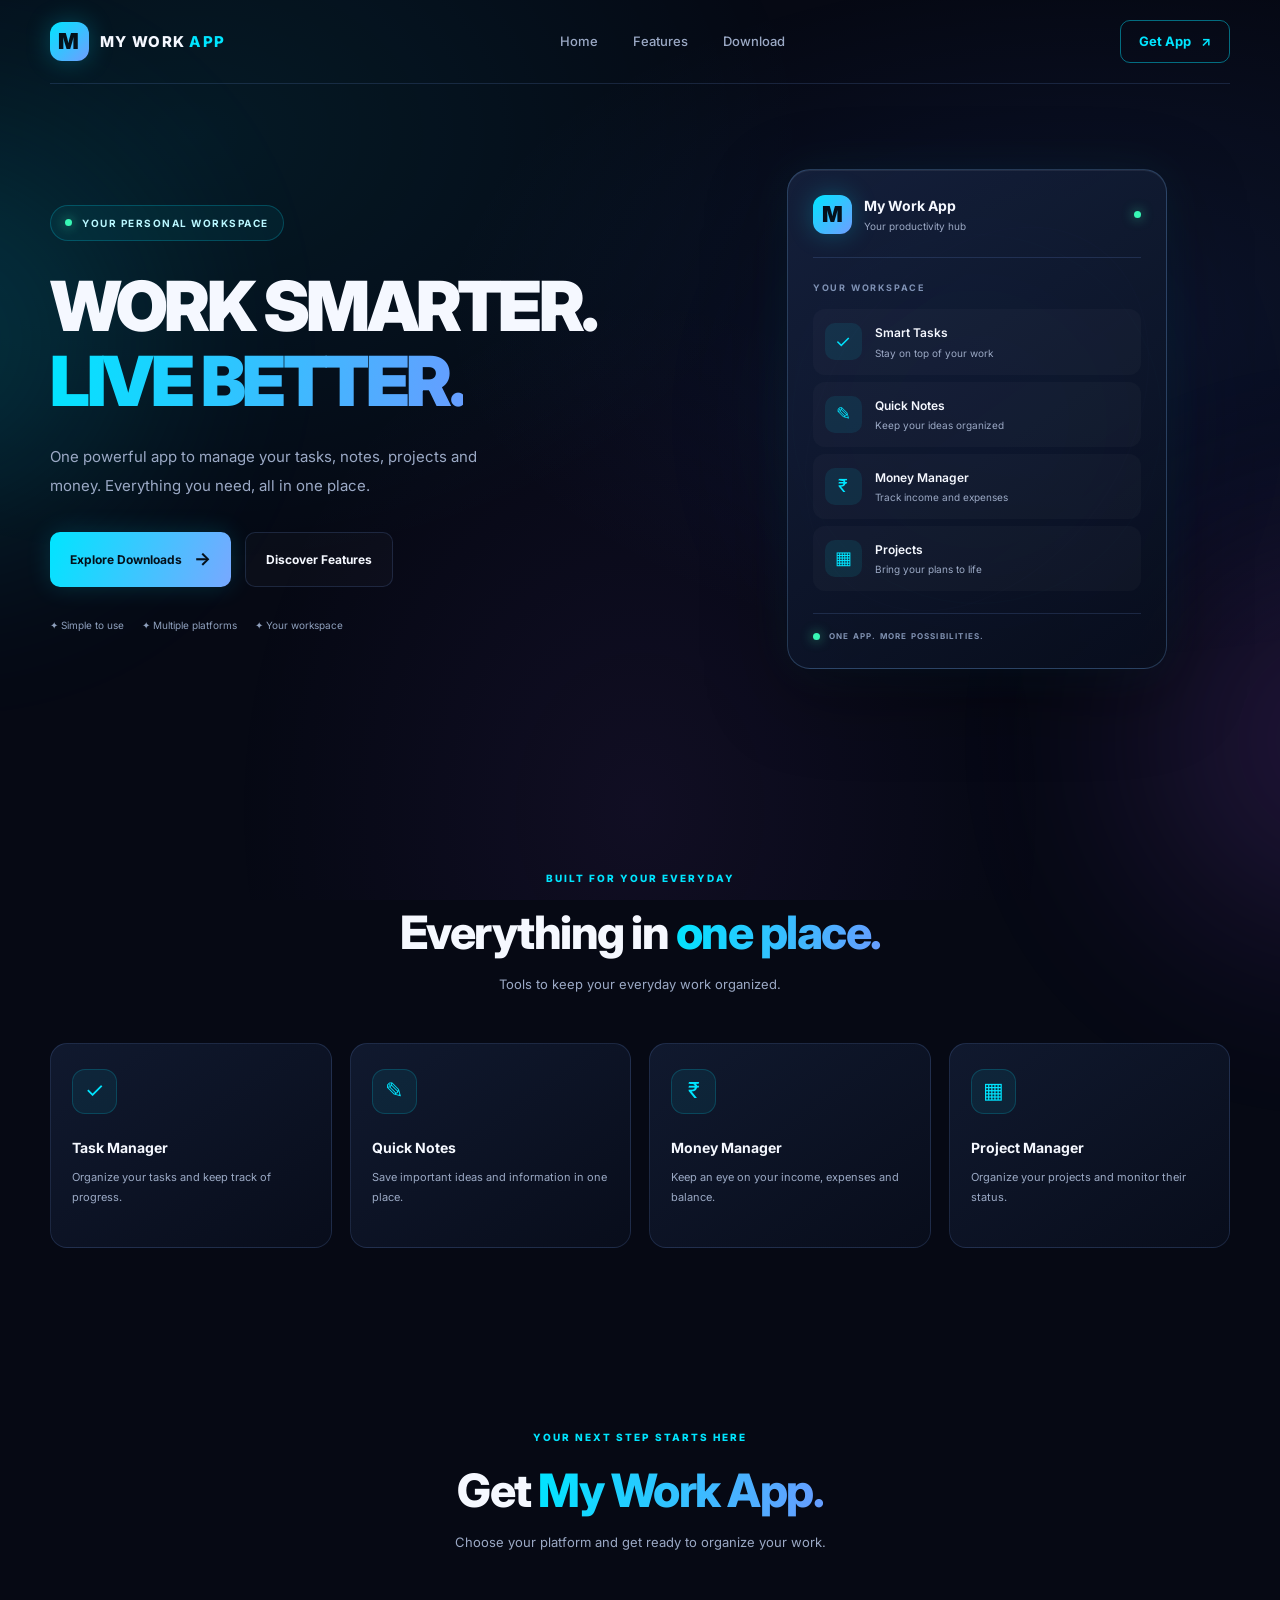
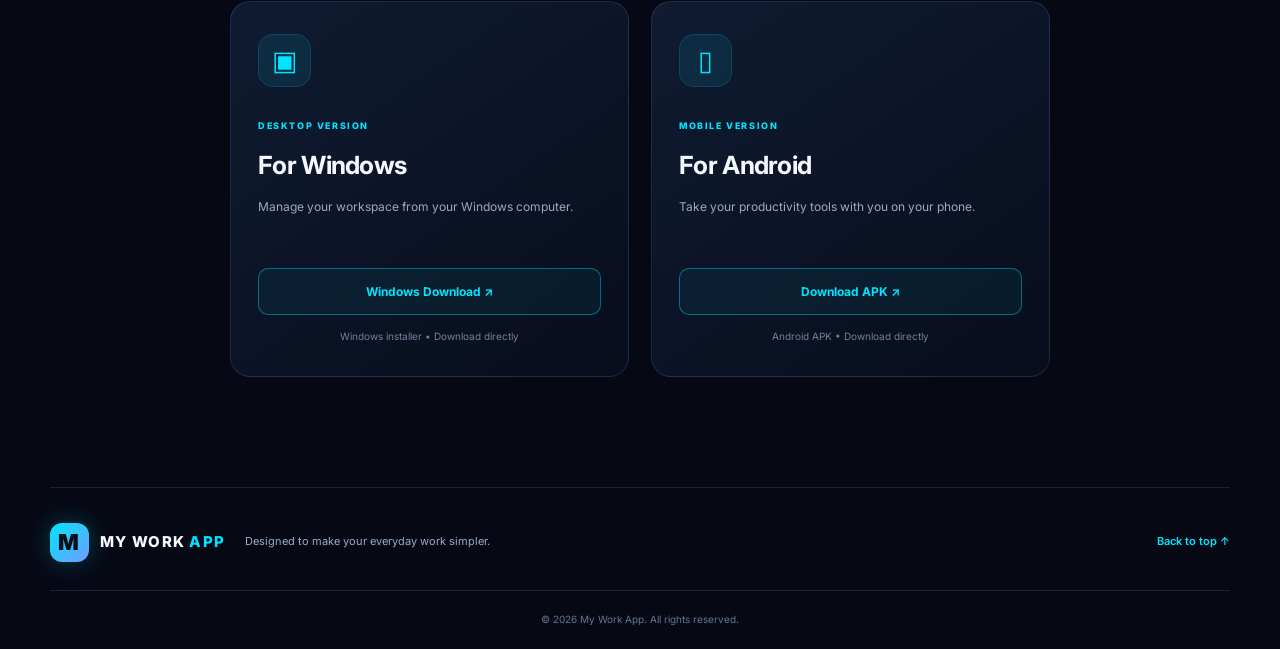
==== index.html @ d856b00b "Fix HTML formatting and ensure proper structure" ====
<!DOCTYPE html>
<html lang="en">

<head>
    <meta charset="UTF-8">
    <meta name="viewport" content="width=device-width, initial-scale=1.0">

    <title>My Work App | Work Smarter</title>

    <meta name="description" content="My Work App helps you manage tasks, notes, projects and money in one place.">

    <link rel="stylesheet" href="style.css">

    <script src="script.js" defer></script>
</head>

<body>

    <!-- Background Effects -->
    <div class="background-glow glow-one"></div>
    <div class="background-glow glow-two"></div>

    <!-- Navigation -->
    <header class="navbar">
        <a href="#home" class="logo">
            <span class="logo-icon">M</span>
            <span>MY WORK<span class="accent"> APP</span></span>
        </a>

        <nav class="nav-links">
            <a href="#home">Home</a>
            <a href="#features">Features</a>
            <a href="#download">Download</a>
        </nav>

        <a href="#download" class="nav-button">
            Get App <span>↗</span>
        </a>
    </header>

    <!-- Hero Section -->
    <main>
        <section class="hero" id="home">

            <div class="hero-content">

                <div class="status-badge">
                    <span class="status-dot"></span>
                    YOUR PERSONAL WORKSPACE
                </div>

                <h1>
                    WORK SMARTER.<br>
                    <span class="gradient-text">LIVE BETTER.</span>
                </h1>

                <p class="hero-description">
                    One powerful app to manage your tasks, notes,
                    projects and money. Everything you need,
                    all in one place.
                </p>

                <div class="hero-buttons">
                    <a href="#download" class="primary-button">
                        Explore Downloads <span>→</span>
                    </a>

                    <a href="#features" class="secondary-button">
                        Discover Features
                    </a>
                </div>

                <div class="hero-info">
                    <span>✦ Simple to use</span>
                    <span>✦ Multiple platforms</span>
                    <span>✦ Your workspace</span>
                </div>

            </div>

            <!-- App Preview -->
            <div class="hero-visual">
                <div class="orbit orbit-one"></div>
                <div class="orbit orbit-two"></div>

                <div class="app-card">
                    <div class="app-card-header">
                        <div class="app-symbol">M</div>

                        <div>
                            <h3>My Work App</h3>
                            <p>Your productivity hub</p>
                        </div>

                        <span class="live-dot"></span>
                    </div>

                    <div class="app-divider"></div>

                    <p class="card-label">YOUR WORKSPACE</p>

                    <div class="preview-item">
                        <span class="preview-icon">✓</span>
                        <div>
                            <h4>Smart Tasks</h4>
                            <p>Stay on top of your work</p>
                        </div>
                    </div>

                    <div class="preview-item">
                        <span class="preview-icon">✎</span>
                        <div>
                            <h4>Quick Notes</h4>
                            <p>Keep your ideas organized</p>
                        </div>
                    </div>

                    <div class="preview-item">
                        <span class="preview-icon">₹</span>
                        <div>
                            <h4>Money Manager</h4>
                            <p>Track income and expenses</p>
                        </div>
                    </div>

                    <div class="preview-item">
                        <span class="preview-icon">▦</span>
                        <div>
                            <h4>Projects</h4>
                            <p>Bring your plans to life</p>
                        </div>
                    </div>

                    <div class="card-footer">
                        <span class="status-dot"></span>
                        ONE APP. MORE POSSIBILITIES.
                    </div>
                </div>

            </div>

        </section>

        <!-- Features Section -->
        <section class="features section" id="features">
            <div class="section-heading">
                <span class="eyebrow">BUILT FOR YOUR EVERYDAY</span>
                <h2>Everything in <span class="gradient-text">one place.</span></h2>
                <p>Tools to keep your everyday work organized.</p>
            </div>

            <div class="features-grid">

                <article class="feature-card">
                    <div class="feature-icon">✓</div>
                    <h3>Task Manager</h3>
                    <p>Organize your tasks and keep track of progress.</p>
                </article>

                <article class="feature-card">
                    <div class="feature-icon">✎</div>
                    <h3>Quick Notes</h3>
                    <p>Save important ideas and information in one place.</p>
                </article>

                <article class="feature-card">
                    <div class="feature-icon">₹</div>
                    <h3>Money Manager</h3>
                    <p>Keep an eye on your income, expenses and balance.</p>
                </article>

                <article class="feature-card">
                    <div class="feature-icon">▦</div>
                    <h3>Project Manager</h3>
                    <p>Organize your projects and monitor their status.</p>
                </article>

            </div>
        </section>

        <!-- Download Section -->
        <section class="download-section section" id="download">
            <div class="section-heading">
                <span class="eyebrow">YOUR NEXT STEP STARTS HERE</span>
                <h2>Get <span class="gradient-text">My Work App.</span></h2>
                <p>Choose your platform and get ready to organize your work.</p>
            </div>

            <div class="download-grid">

                <article class="download-card">
                    <div class="download-icon">▣</div>
                    <span class="platform-label">DESKTOP VERSION</span>
                    <h3>For Windows</h3>
                    <p>Manage your workspace from your Windows computer.</p>

                    <a href="https://github.com/kumarakhil1538-commits/my-work-app-downloads/raw/refs/heads/main/myworkapp-tauri_0.1.0_x64-setup.exe"
                        class="download-button" id="windows-download">
                        Windows Download ↗
                    </a>

                    <small>Windows installer • Download directly</small>

                </article>

                <article class="download-card">
                    <div class="download-icon">▯</div>
                    <span class="platform-label">MOBILE VERSION</span>
                    <h3>For Android</h3>
                    <p>Take your productivity tools with you on your phone.</p>

                    <a href="https://github.com/kumarakhil1538-commits/my-work-app-downloads/raw/refs/heads/main/my-work-app-debug-apk.zip"
                        class="download-button" id="android-download">
                        Download APK ↗
                    </a>
                    <small>Android APK • Download directly</small>

                </article>

            </div>
        </section>

    </main>

    <!-- Footer -->
    <footer class="footer">
        <a href="#home" class="logo">
            <span class="logo-icon">M</span>
            <span>MY WORK<span class="accent"> APP</span></span>
        </a>

        <p>Designed to make your everyday work simpler.</p>

        <a href="#home" class="back-top">Back to top ↑</a>

        <div class="footer-bottom">
            © <span id="year"></span> My Work App. All rights reserved.
        </div>
    </footer>

</body>

</html>
---- style.css ----
/* ========================================
   MY WORK APP — FUTURISTIC UI
   ======================================== */

@import url('https://fonts.googleapis.com/css2?family=Inter:wght@400;500;600;700;800;900&display=swap');

:root {
    --bg: #060914;
    --bg-light: #0c1224;
    --card: rgba(16, 25, 47, 0.72);
    --cyan: #00e5ff;
    --blue: #4776ff;
    --purple: #a855f7;
    --white: #f5f8ff;
    --muted: #9ba9c5;
    --border: rgba(127, 170, 255, 0.16);
}

* {
    margin: 0;
    padding: 0;
    box-sizing: border-box;
}

html {
    scroll-behavior: smooth;
    scroll-padding-top: 100px;
}

body {
    font-family: 'Inter', sans-serif;
    background: var(--bg);
    color: var(--white);
    overflow-x: hidden;
    line-height: 1.6;
    min-height: 100vh;
    -webkit-font-smoothing: antialiased;
}

body::before {
    content: "";
    position: fixed;
    inset: 0;
    z-index: -2;
    pointer-events: none;
    background:
        radial-gradient(ellipse at 15% 15%, rgba(0, 229, 255, 0.08), transparent 40%),
        radial-gradient(ellipse at 85% 35%, rgba(71, 118, 255, 0.10), transparent 42%),
        radial-gradient(ellipse at 50% 90%, rgba(168, 85, 247, 0.07), transparent 45%);
}

a {
    color: inherit;
    text-decoration: none;
}

button,
a {
    -webkit-tap-highlight-color: transparent;
}

::selection {
    color: #030713;
    background: var(--cyan);
}

/* BACKGROUND GLOW */

.background-glow {
    position: absolute;
    width: 380px;
    height: 380px;
    border-radius: 50%;
    filter: blur(110px);
    opacity: 0.17;
    pointer-events: none;
    z-index: -1;
    animation: glowDrift 12s ease-in-out infinite alternate;
}

.glow-one {
    background: var(--cyan);
    top: 150px;
    left: -250px;
}

.glow-two {
    background: var(--purple);
    top: 550px;
    right: -250px;
    animation-delay: -5s;
}

@keyframes glowDrift {
    from {
        transform: translate3d(0, 0, 0) scale(0.9);
    }

    to {
        transform: translate3d(60px, -35px, 0) scale(1.15);
    }
}

/* NAVIGATION */

.navbar {
    width: min(1180px, calc(100% - 64px));
    min-height: 84px;
    margin: 0 auto;
    display: flex;
    align-items: center;
    justify-content: space-between;
    gap: 28px;
    border-bottom: 1px solid var(--border);
    position: relative;
    z-index: 10;
}

.logo {
    display: inline-flex;
    align-items: center;
    gap: 11px;
    font-size: 15px;
    font-weight: 800;
    letter-spacing: 1.3px;
    white-space: nowrap;
}

.logo-icon,
.app-symbol {
    width: 39px;
    height: 39px;
    display: grid;
    place-items: center;
    border-radius: 12px;
    color: #04111b;
    background: linear-gradient(135deg, var(--cyan), #6f9dff);
    box-shadow: 0 0 24px rgba(0, 229, 255, 0.25);
    font-weight: 900;
    font-size: 22px;
}

.accent {
    color: var(--cyan);
}

.nav-links {
    display: flex;
    align-items: center;
    gap: 35px;
}

.nav-links a {
    font-size: 13px;
    font-weight: 500;
    color: var(--muted);
    transition: color 0.3s ease;
}

.nav-links a:hover {
    color: var(--cyan);
}

.nav-button {
    padding: 10px 18px;
    border: 1px solid rgba(0, 229, 255, 0.45);
    border-radius: 10px;
    color: var(--cyan);
    font-size: 13px;
    font-weight: 700;
    transition:
        background 0.3s ease,
        color 0.3s ease,
        box-shadow 0.3s ease,
        transform 0.3s ease;
}

.nav-button span {
    margin-left: 7px;
}

.nav-button:hover {
    background: var(--cyan);
    color: #04111b;
    box-shadow: 0 0 25px rgba(0, 229, 255, 0.25);
    transform: translateY(-2px);
}

/* HERO SECTION */

.hero {
    width: min(1180px, calc(100% - 64px));
    min-height: 650px;
    margin: 0 auto;
    padding: 85px 0 100px;
    display: grid;
    grid-template-columns: 1.1fr 0.9fr;
    align-items: center;
    gap: 55px;
}

.hero-content {
    position: relative;
    z-index: 1;
    animation: enterLeft 0.9s ease both;
}

.status-badge {
    display: inline-flex;
    align-items: center;
    gap: 10px;
    padding: 9px 14px;
    border: 1px solid rgba(0, 229, 255, 0.22);
    border-radius: 50px;
    background: rgba(0, 229, 255, 0.055);
    color: #b9f7ff;
    font-size: 10px;
    font-weight: 700;
    letter-spacing: 1.5px;
    margin-bottom: 28px;
}

.status-dot,
.live-dot {
    display: inline-block;
    width: 7px;
    height: 7px;
    border-radius: 50%;
    background: #38f7b5;
    box-shadow: 0 0 12px rgba(56, 247, 181, 0.7);
    flex-shrink: 0;
}

.status-dot {
    animation: pulseDot 2s ease-in-out infinite;
}

@keyframes pulseDot {
    50% {
        opacity: 0.45;
        box-shadow: 0 0 3px rgba(56, 247, 181, 0.3);
    }
}

.hero h1 {
    font-size: clamp(43px, 5.4vw, 74px);
    line-height: 1.09;
    letter-spacing: -3.5px;
    font-weight: 900;
}

.gradient-text {
    color: transparent;
    background: linear-gradient(
        100deg,
        #00e5ff 0%,
        #62a0ff 48%,
        #b77bff 100%
    );
    background-clip: text;
    -webkit-background-clip: text;
    background-size: 200% auto;
    animation: gradientFlow 6s ease-in-out infinite alternate;
}

@keyframes gradientFlow {
    from {
        background-position: 0% center;
    }

    to {
        background-position: 100% center;
    }
}

.hero-description {
    max-width: 480px;
    margin-top: 24px;
    color: var(--muted);
    font-size: 15px;
    line-height: 1.9;
}

.hero-buttons {
    display: flex;
    flex-wrap: wrap;
    gap: 14px;
    margin-top: 32px;
}

.primary-button,
.secondary-button {
    min-height: 49px;
    padding: 13px 20px;
    display: inline-flex;
    align-items: center;
    justify-content: center;
    gap: 12px;
    border-radius: 10px;
    font-size: 12px;
    font-weight: 700;
    transition:
        transform 0.3s ease,
        box-shadow 0.3s ease,
        border-color 0.3s ease,
        background 0.3s ease;
}

.primary-button {
    color: #04111b;
    background: linear-gradient(110deg, var(--cyan), #78a8ff);
    box-shadow: 0 0 25px rgba(0, 229, 255, 0.16);
}

.primary-button:hover {
    transform: translateY(-4px);
    box-shadow: 0 0 35px rgba(0, 229, 255, 0.35);
}

.primary-button span {
    font-size: 18px;
}

.secondary-button {
    color: var(--white);
    border: 1px solid var(--border);
    background: rgba(255, 255, 255, 0.025);
}

.secondary-button:hover {
    border-color: var(--cyan);
    background: rgba(0, 229, 255, 0.06);
    transform: translateY(-3px);
}

.hero-info {
    display: flex;
    flex-wrap: wrap;
    gap: 18px;
    margin-top: 30px;
    color: #8fa0bd;
    font-size: 10px;
}

/* APP PREVIEW */

.hero-visual {
    min-height: 440px;
    display: grid;
    place-items: center;
    position: relative;
    isolation: isolate;
    animation: enterRight 1s ease both;
}

.hero-visual::before {
    content: "";
    position: absolute;
    width: 290px;
    height: 290px;
    border-radius: 50%;
    background: var(--blue);
    opacity: 0.16;
    filter: blur(100px);
    z-index: -1;
}

.orbit {
    position: absolute;
    width: 370px;
    height: 370px;
    border: 1px solid rgba(0, 229, 255, 0.12);
    border-radius: 50%;
    pointer-events: none;
}

.orbit-one {
    animation: rotateOrbit 24s linear infinite;
}

.orbit-two {
    width: 300px;
    height: 420px;
    border-color: rgba(145, 111, 255, 0.15);
    transform: rotate(35deg);
    animation: rotateOrbit 30s linear infinite reverse;
}

@keyframes rotateOrbit {
    to {
        transform: rotate(360deg);
    }
}

.app-card {
    width: min(100%, 380px);
    padding: 25px;
    border: 1px solid rgba(125, 190, 255, 0.24);
    border-radius: 23px;
    background: linear-gradient(
        145deg,
        rgba(21, 33, 60, 0.94),
        rgba(8, 14, 29, 0.92)
    );
    box-shadow:
        0 25px 80px rgba(0, 0, 0, 0.35),
        0 0 50px rgba(0, 229, 255, 0.07),
        inset 0 1px rgba(255, 255, 255, 0.07);
    backdrop-filter: blur(20px);
    -webkit-backdrop-filter: blur(20px);
    animation: floatCard 5s ease-in-out infinite;
}

@keyframes floatCard {
    0%, 100% {
        transform: translateY(0);
    }

    50% {
        transform: translateY(-10px);
    }
}

.app-card-header {
    display: flex;
    align-items: center;
    gap: 12px;
}

.app-card-header h3 {
    font-size: 14px;
    font-weight: 700;
}

.app-card-header p {
    color: var(--muted);
    font-size: 10px;
}

.app-card-header .live-dot {
    margin-left: auto;
}

.app-divider {
    height: 1px;
    background: var(--border);
    margin: 23px 0;
}

.card-label {
    color: #7f92b5;
    font-size: 9px;
    font-weight: 700;
    letter-spacing: 1.8px;
    margin-bottom: 14px;
}

.preview-item {
    display: flex;
    align-items: center;
    gap: 13px;
    padding: 13px 11px;
    margin-top: 7px;
    border: 1px solid transparent;
    border-radius: 12px;
    background: rgba(255, 255, 255, 0.025);
    transition:
        background 0.3s ease,
        border-color 0.3s ease,
        transform 0.3s ease;
}

.preview-item:hover {
    background: rgba(0, 229, 255, 0.055);
    border-color: rgba(0, 229, 255, 0.22);
    transform: translateX(5px);
}

.preview-icon {
    width: 37px;
    height: 37px;
    display: grid;
    place-items: center;
    flex-shrink: 0;
    border-radius: 10px;
    color: var(--cyan);
    background: rgba(0, 229, 255, 0.09);
    font-size: 18px;
}

.preview-item h4 {
    font-size: 12px;
    font-weight: 600;
}

.preview-item p {
    color: var(--muted);
    font-size: 10px;
    margin-top: 2px;
}

.card-footer {
    display: flex;
    align-items: center;
    gap: 9px;
    margin-top: 22px;
    padding-top: 16px;
    border-top: 1px solid var(--border);
    color: #8192b2;
    font-size: 8px;
    font-weight: 700;
    letter-spacing: 1.2px;
}

/* SHARED SECTION */

.section {
    width: min(1180px, calc(100% - 64px));
    margin: 0 auto;
    padding: 95px 0;
}

.section-heading {
    max-width: 680px;
    margin: 0 auto 48px;
    text-align: center;
}

.eyebrow {
    color: var(--cyan);
    font-size: 10px;
    font-weight: 800;
    letter-spacing: 2px;
}

.section-heading h2 {
    margin-top: 15px;
    font-size: clamp(30px, 4vw, 46px);
    font-weight: 800;
    letter-spacing: -1.5px;
    line-height: 1.2;
}

.section-heading p {
    margin-top: 14px;
    color: var(--muted);
    font-size: 13px;
}

/* FEATURE CARDS */

.features-grid {
    display: grid;
    grid-template-columns: repeat(4, minmax(0, 1fr));
    gap: 18px;
}

.feature-card {
    min-height: 205px;
    padding: 25px 21px;
    position: relative;
    overflow: hidden;
    border: 1px solid var(--border);
    border-radius: 17px;
    background: linear-gradient(
        145deg,
        rgba(19, 30, 53, 0.8),
        rgba(9, 15, 29, 0.8)
    );
    transition:
        transform 0.35s ease,
        border-color 0.35s ease,
        box-shadow 0.35s ease;
}

.feature-card::after {
    content: "";
    position: absolute;
    width: 120px;
    height: 120px;
    right: -60px;
    top: -60px;
    border-radius: 50%;
    background: var(--cyan);
    opacity: 0;
    filter: blur(55px);
    transition: opacity 0.35s ease;
    pointer-events: none;
}

.feature-card:hover {
    transform: translateY(-8px);
    border-color: rgba(0, 229, 255, 0.4);
    box-shadow: 0 15px 45px rgba(0, 0, 0, 0.2);
}

.feature-card:hover::after {
    opacity: 0.23;
}

.feature-icon {
    width: 45px;
    height: 45px;
    display: grid;
    place-items: center;
    border: 1px solid rgba(0, 229, 255, 0.18);
    border-radius: 13px;
    color: var(--cyan);
    background: rgba(0, 229, 255, 0.07);
    font-size: 22px;
    margin-bottom: 23px;
}

.feature-card h3 {
    font-size: 14px;
    font-weight: 700;
}

.feature-card p {
    margin-top: 9px;
    color: var(--muted);
    font-size: 11px;
    line-height: 1.8;
}

/* DOWNLOAD SECTION */

.download-section {
    padding-top: 80px;
    padding-bottom: 110px;
}

.download-grid {
    max-width: 820px;
    margin: 0 auto;
    display: grid;
    grid-template-columns: repeat(2, minmax(0, 1fr));
    gap: 22px;
}

.download-card {
    padding: 32px 27px;
    position: relative;
    overflow: hidden;
    border: 1px solid var(--border);
    border-radius: 20px;
    background: linear-gradient(
        145deg,
        rgba(19, 31, 56, 0.84),
        rgba(8, 14, 28, 0.95)
    );
    transition:
        transform 0.35s ease,
        border-color 0.35s ease,
        box-shadow 0.35s ease;
}

.download-card:hover {
    transform: translateY(-7px);
    border-color: rgba(0, 229, 255, 0.4);
    box-shadow: 0 20px 50px rgba(0, 0, 0, 0.25);
}

.download-icon {
    width: 53px;
    height: 53px;
    display: grid;
    place-items: center;
    border-radius: 15px;
    color: var(--cyan);
    background: rgba(0, 229, 255, 0.09);
    border: 1px solid rgba(0, 229, 255, 0.15);
    font-size: 27px;
    margin-bottom: 24px;
}

.platform-label {
    color: var(--cyan);
    font-size: 9px;
    font-weight: 800;
    letter-spacing: 1.6px;
}

.download-card h3 {
    margin-top: 8px;
    font-size: 25px;
    letter-spacing: -0.7px;
}

.download-card p {
    min-height: 50px;
    margin-top: 11px;
    color: var(--muted);
    font-size: 12px;
    line-height: 1.8;
}

.download-button {
    display: flex;
    align-items: center;
    justify-content: center;
    width: 100%;
    min-height: 47px;
    margin-top: 22px;
    padding: 12px 15px;
    border: 1px solid rgba(0, 229, 255, 0.4);
    border-radius: 10px;
    color: var(--cyan);
    background: rgba(0, 229, 255, 0.055);
    font-size: 12px;
    font-weight: 700;
    transition:
        color 0.3s ease,
        background 0.3s ease,
        box-shadow 0.3s ease;
}

.download-button:hover {
    color: #04111b;
    background: var(--cyan);
    box-shadow: 0 0 27px rgba(0, 229, 255, 0.2);
}

.download-card small {
    display: block;
    margin-top: 13px;
    color: #71809c;
    font-size: 10px;
    text-align: center;
}

/* FOOTER */

.footer {
    width: min(1180px, calc(100% - 64px));
    margin: 0 auto;
    padding: 35px 0 22px;
    display: flex;
    flex-wrap: wrap;
    align-items: center;
    gap: 20px;
    border-top: 1px solid var(--border);
}

.footer > p {
    flex: 1;
    color: var(--muted);
    font-size: 11px;
}

.back-top {
    color: var(--cyan);
    font-size: 11px;
    font-weight: 600;
    transition: opacity 0.3s ease;
}

.back-top:hover {
    opacity: 0.7;
}

.footer-bottom {
    width: 100%;
    padding-top: 20px;
    margin-top: 8px;
    border-top: 1px solid var(--border);
    color: #657590;
    font-size: 10px;
    text-align: center;
}

/* ENTRANCE ANIMATIONS */

@keyframes enterLeft {
    from {
        opacity: 0;
        transform: translateX(-25px);
    }

    to {
        opacity: 1;
        transform: translateX(0);
    }
}

@keyframes enterRight {
    from {
        opacity: 0;
        transform: translateX(25px);
    }

    to {
        opacity: 1;
        transform: translateX(0);
    }
}

/* TABLET */

@media (max-width: 950px) {
    .navbar,
    .hero,
    .section,
    .footer {
        width: min(100% - 40px, 760px);
    }

    .hero {
        grid-template-columns: 1fr;
        gap: 45px;
        padding-top: 70px;
    }

    .hero-content {
        text-align: center;
    }

    .hero-description {
        margin-left: auto;
        margin-right: auto;
    }

    .hero-buttons,
    .hero-info {
        justify-content: center;
    }

    .hero-visual {
        min-height: 440px;
    }

    .features-grid {
        grid-template-columns: repeat(2, minmax(0, 1fr));
    }
}

/* MOBILE */

@media (max-width: 600px) {
    .navbar,
    .hero,
    .section,
    .footer {
        width: calc(100% - 32px);
    }

    .navbar {
        min-height: 72px;
        gap: 12px;
    }

    .logo {
        gap: 8px;
        font-size: 11px;
        letter-spacing: 0.6px;
    }

    .logo-icon {
        width: 33px;
        height: 33px;
        border-radius: 10px;
        font-size: 18px;
    }

    .nav-links {
        display: none;
    }

    .nav-button {
        padding: 9px 12px;
        font-size: 11px;
    }

    .hero {
        padding-top: 62px;
        padding-bottom: 50px;
        gap: 30px;
    }

    .status-badge {
        margin-bottom: 22px;
        padding: 8px 11px;
        font-size: 8px;
        letter-spacing: 1px;
    }

    .hero h1 {
        font-size: clamp(38px, 10vw, 55px);
        letter-spacing: -2px;
    }

    .hero-description {
        margin-top: 19px;
        font-size: 13px;
        line-height: 1.8;
    }

    .hero-buttons {
        flex-direction: column;
        gap: 12px;
        margin-top: 25px;
    }

    .primary-button,
    .secondary-button {
        width: 100%;
        min-height: 48px;
    }

    .hero-info {
        gap: 10px 14px;
        font-size: 9px;
    }

    .hero-visual {
        min-height: 390px;
    }

    .orbit {
        width: 290px;
        height: 290px;
    }

    .orbit-two {
        width: 240px;
        height: 340px;
    }

    .app-card {
        padding: 20px 17px;
        border-radius: 18px;
    }

    .section {
        padding: 65px 0;
    }

    .section-heading {
        margin-bottom: 30px;
    }

    .section-heading h2 {
        font-size: 31px;
        letter-spacing: -1px;
    }

    .section-heading p {
        font-size: 12px;
    }

    .features-grid {
        gap: 12px;
    }

    .feature-card {
        min-height: 190px;
        padding: 18px 14px;
    }

    .feature-icon {
        width: 39px;
        height: 39px;
        margin-bottom: 17px;
    }

    .feature-card h3 {
        font-size: 12px;
    }

    .feature-card p {
        font-size: 10px;
    }

    .download-grid {
        grid-template-columns: 1fr;
        gap: 16px;
    }

    .download-card {
        padding: 25px 21px;
    }

    .download-card p {
        min-height: auto;
    }

    .footer {
        justify-content: center;
        text-align: center;
        gap: 15px;
    }

    .footer > p {
        flex-basis: 100%;
        order: 2;
    }

    .back-top {
        order: 3;
    }

    .footer-bottom {
        order: 4;
    }
}

/* ACCESSIBILITY: REDUCE MOTION */

@media (prefers-reduced-motion: reduce) {
    *,
    *::before,
    *::after {
        scroll-behavior: auto !important;
        animation-duration: 0.01ms !important;
        animation-iteration-count: 1 !important;
        transition-duration: 0.01ms !important;
    }
}
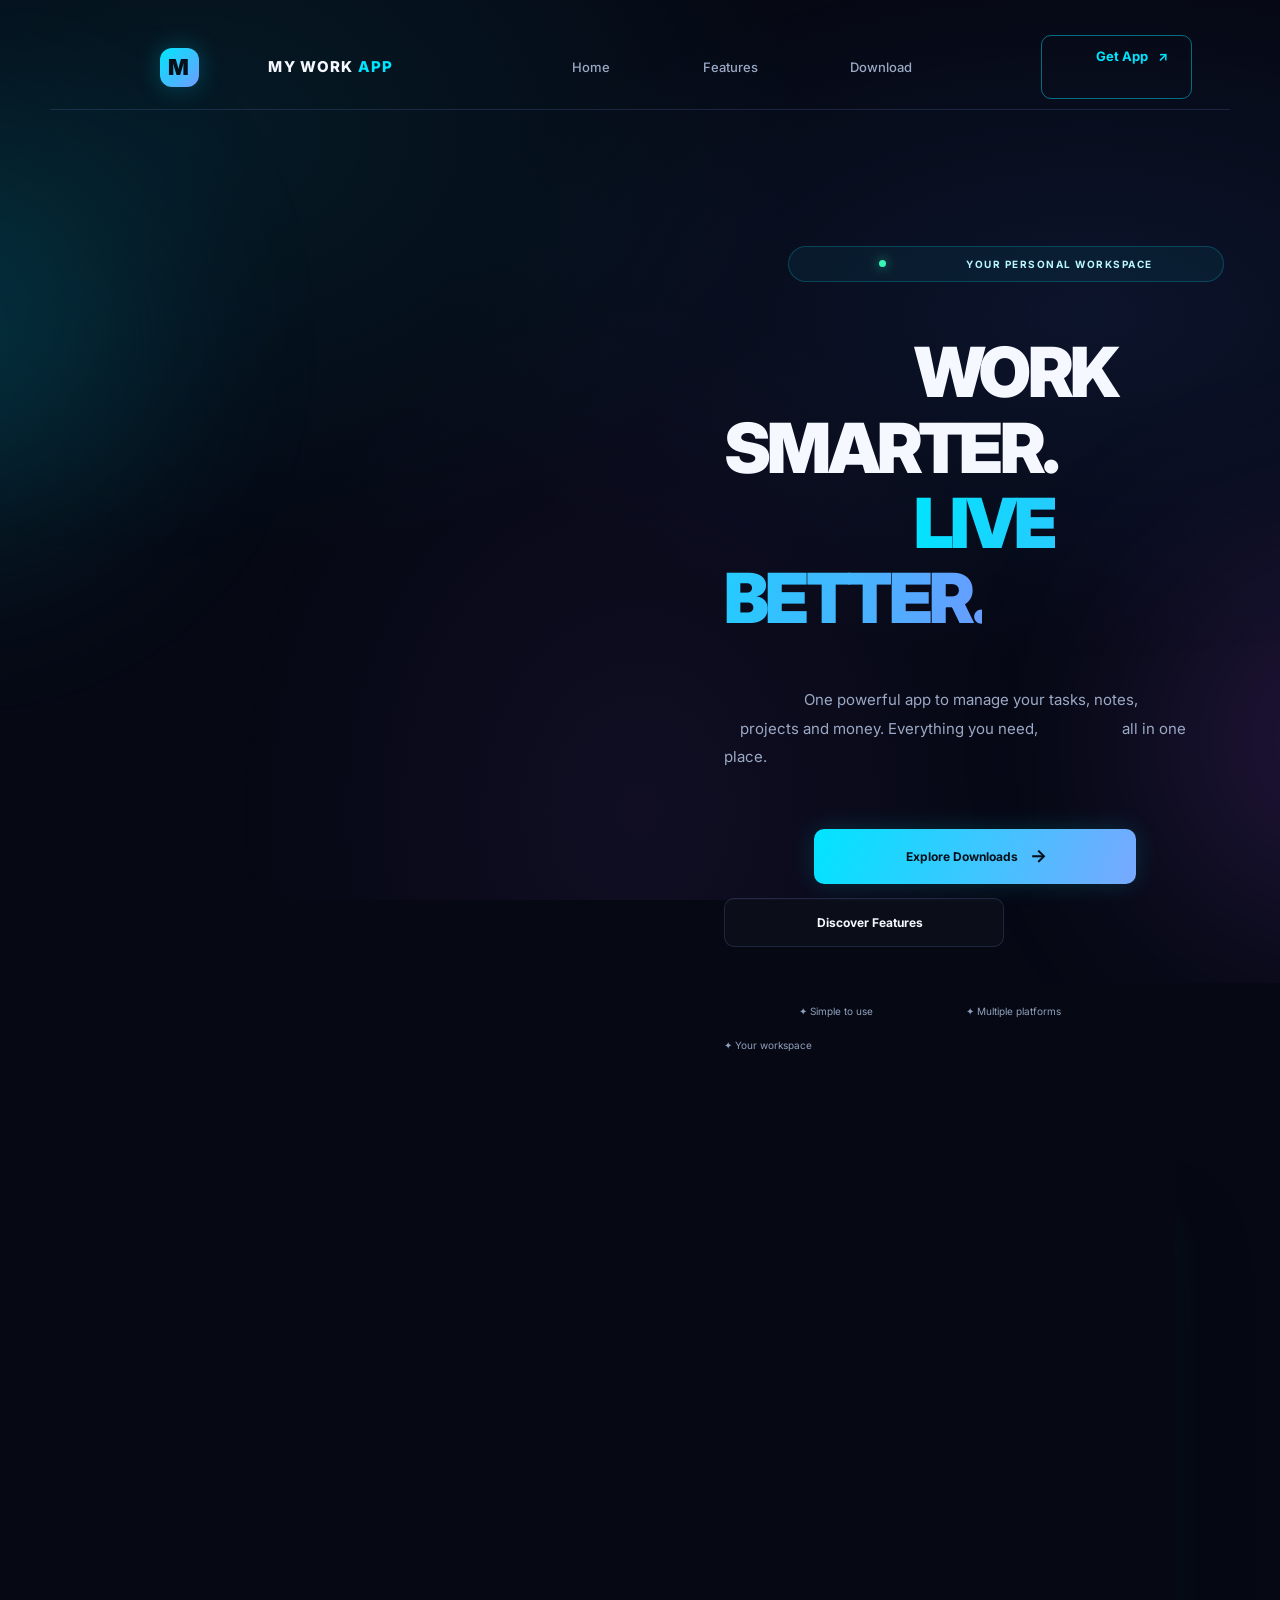
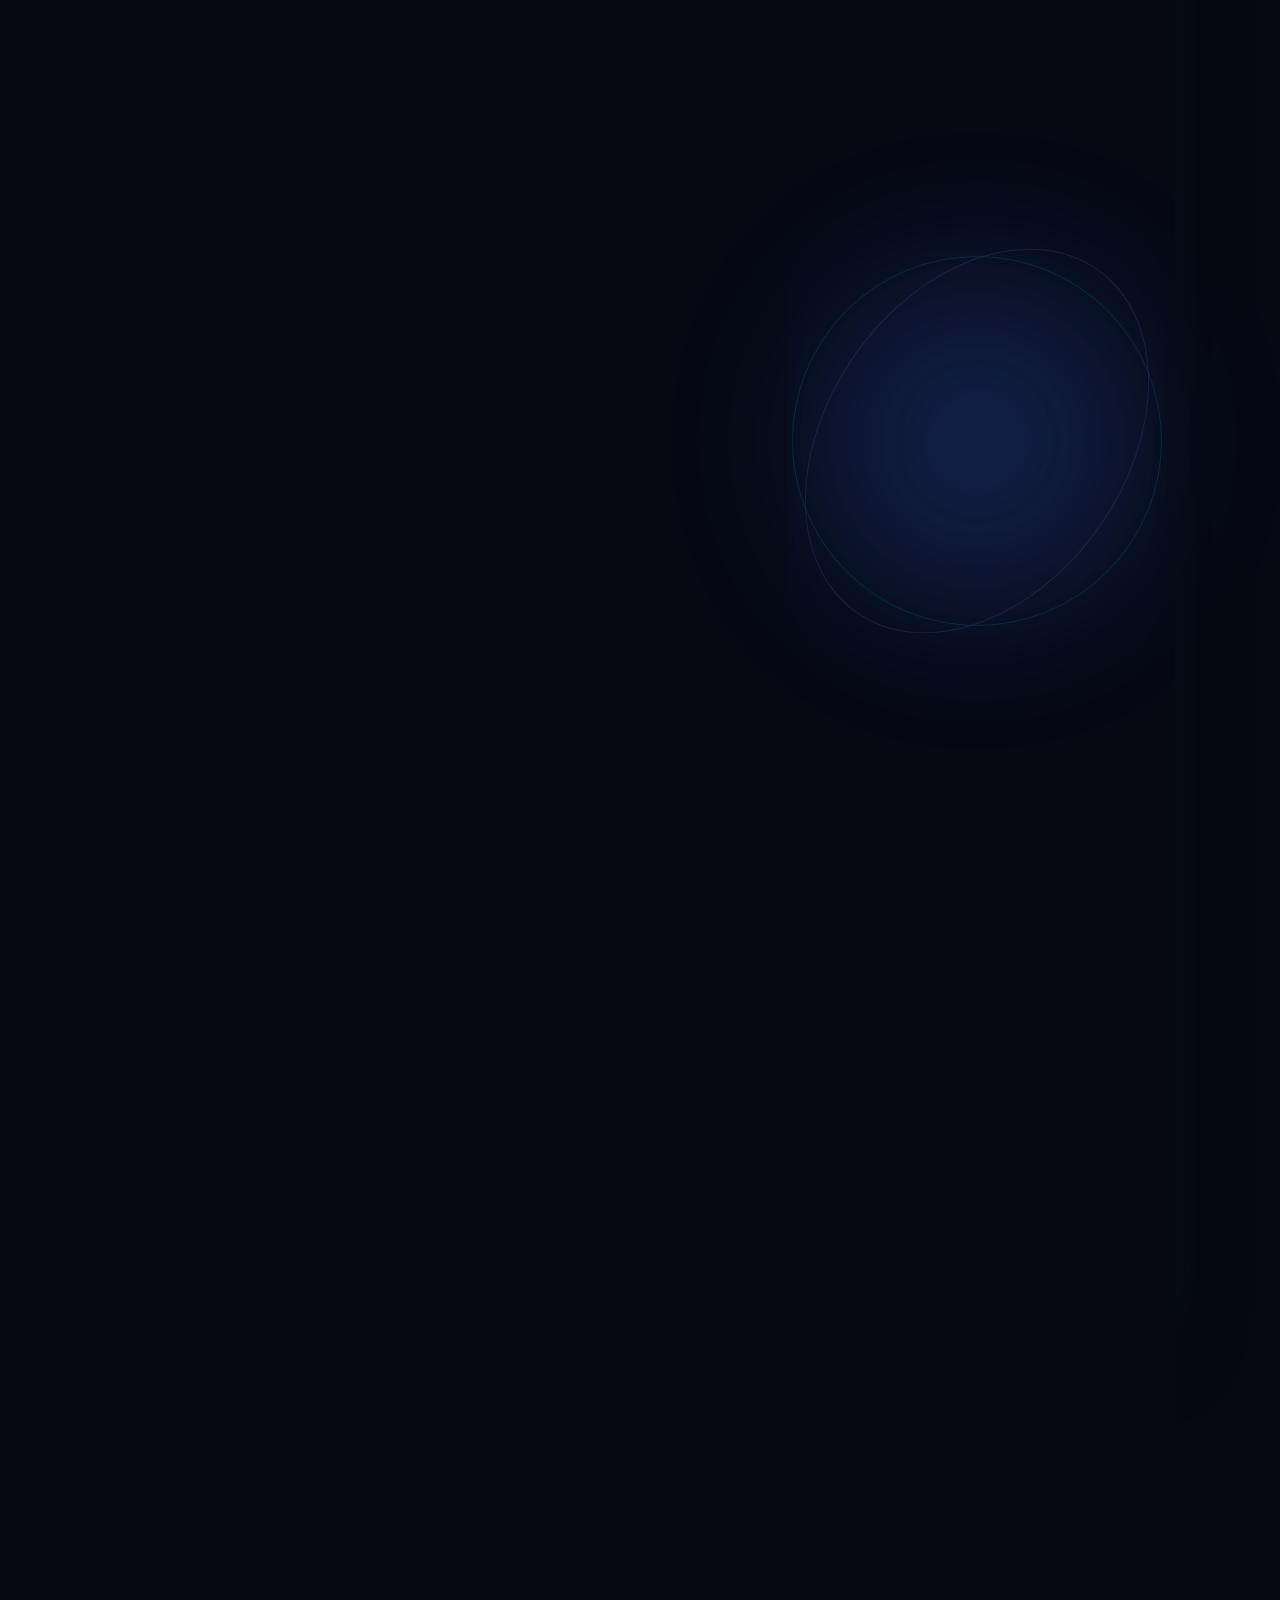
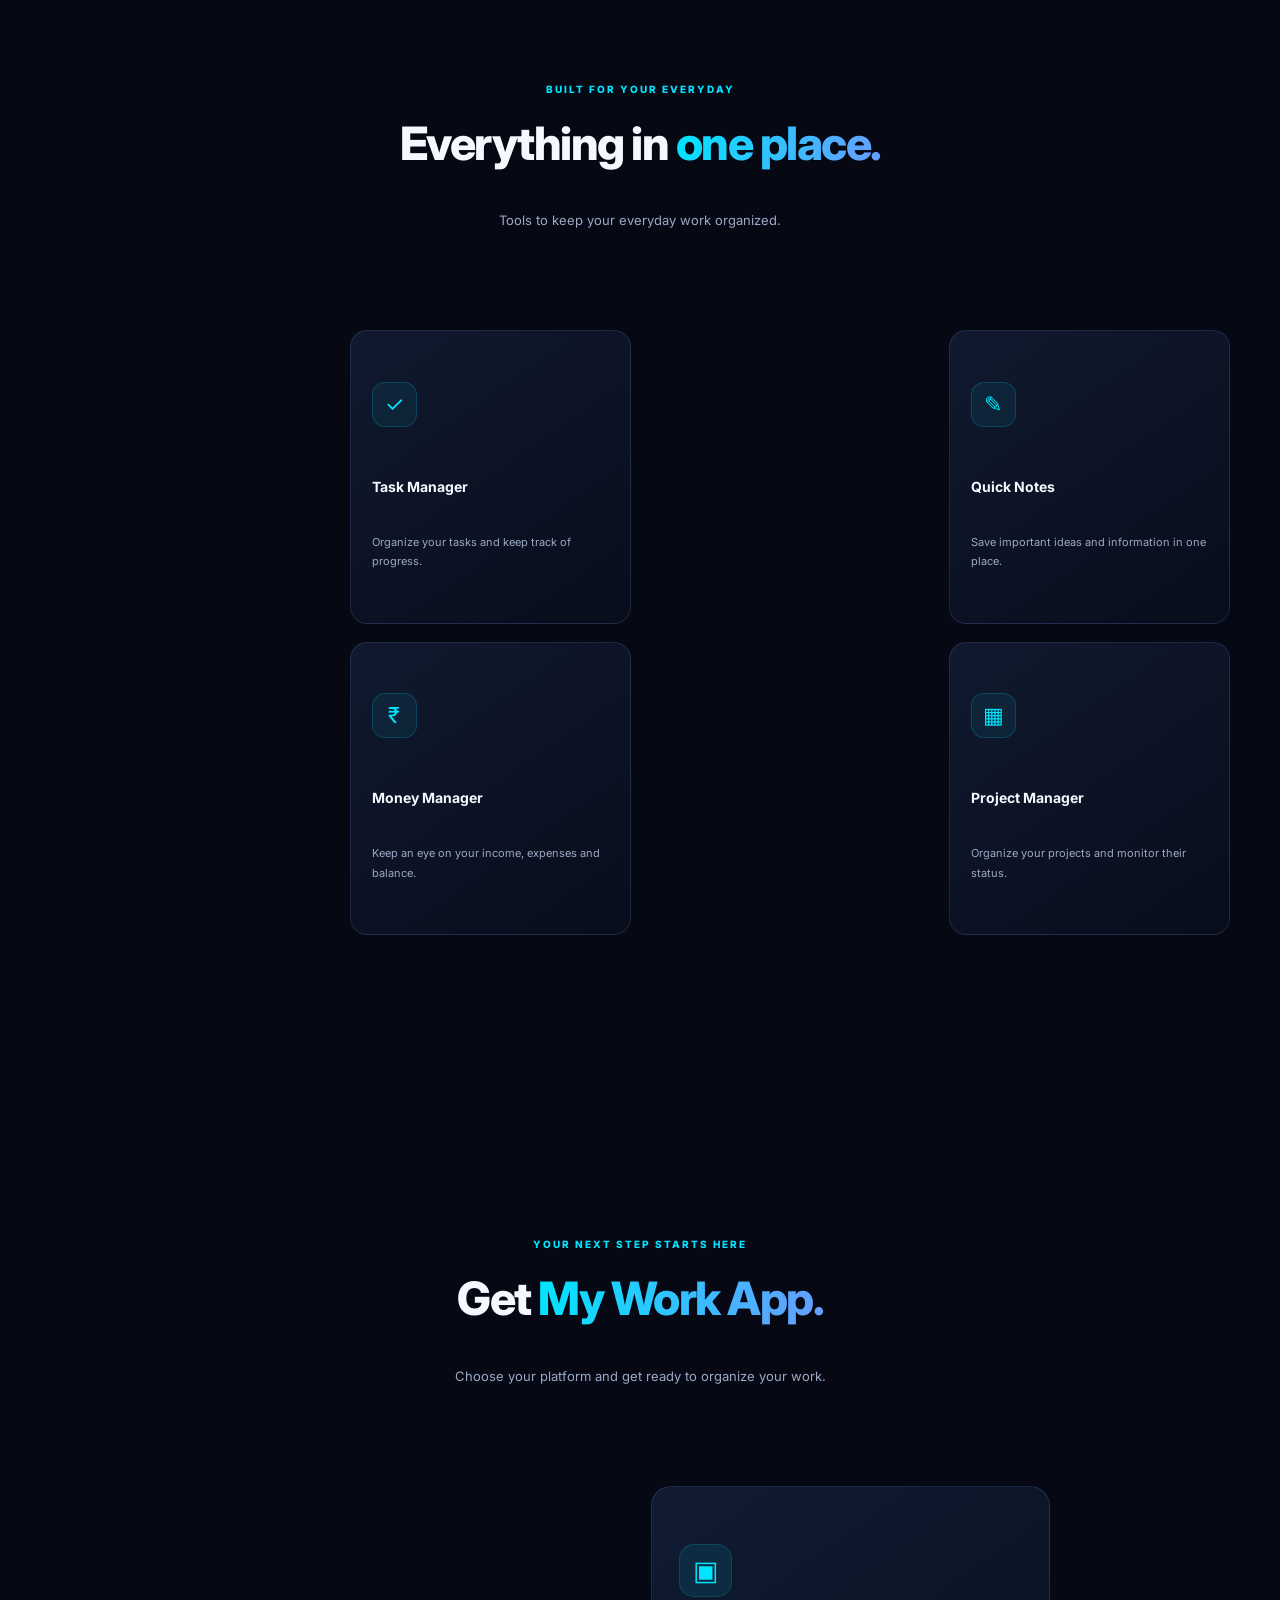
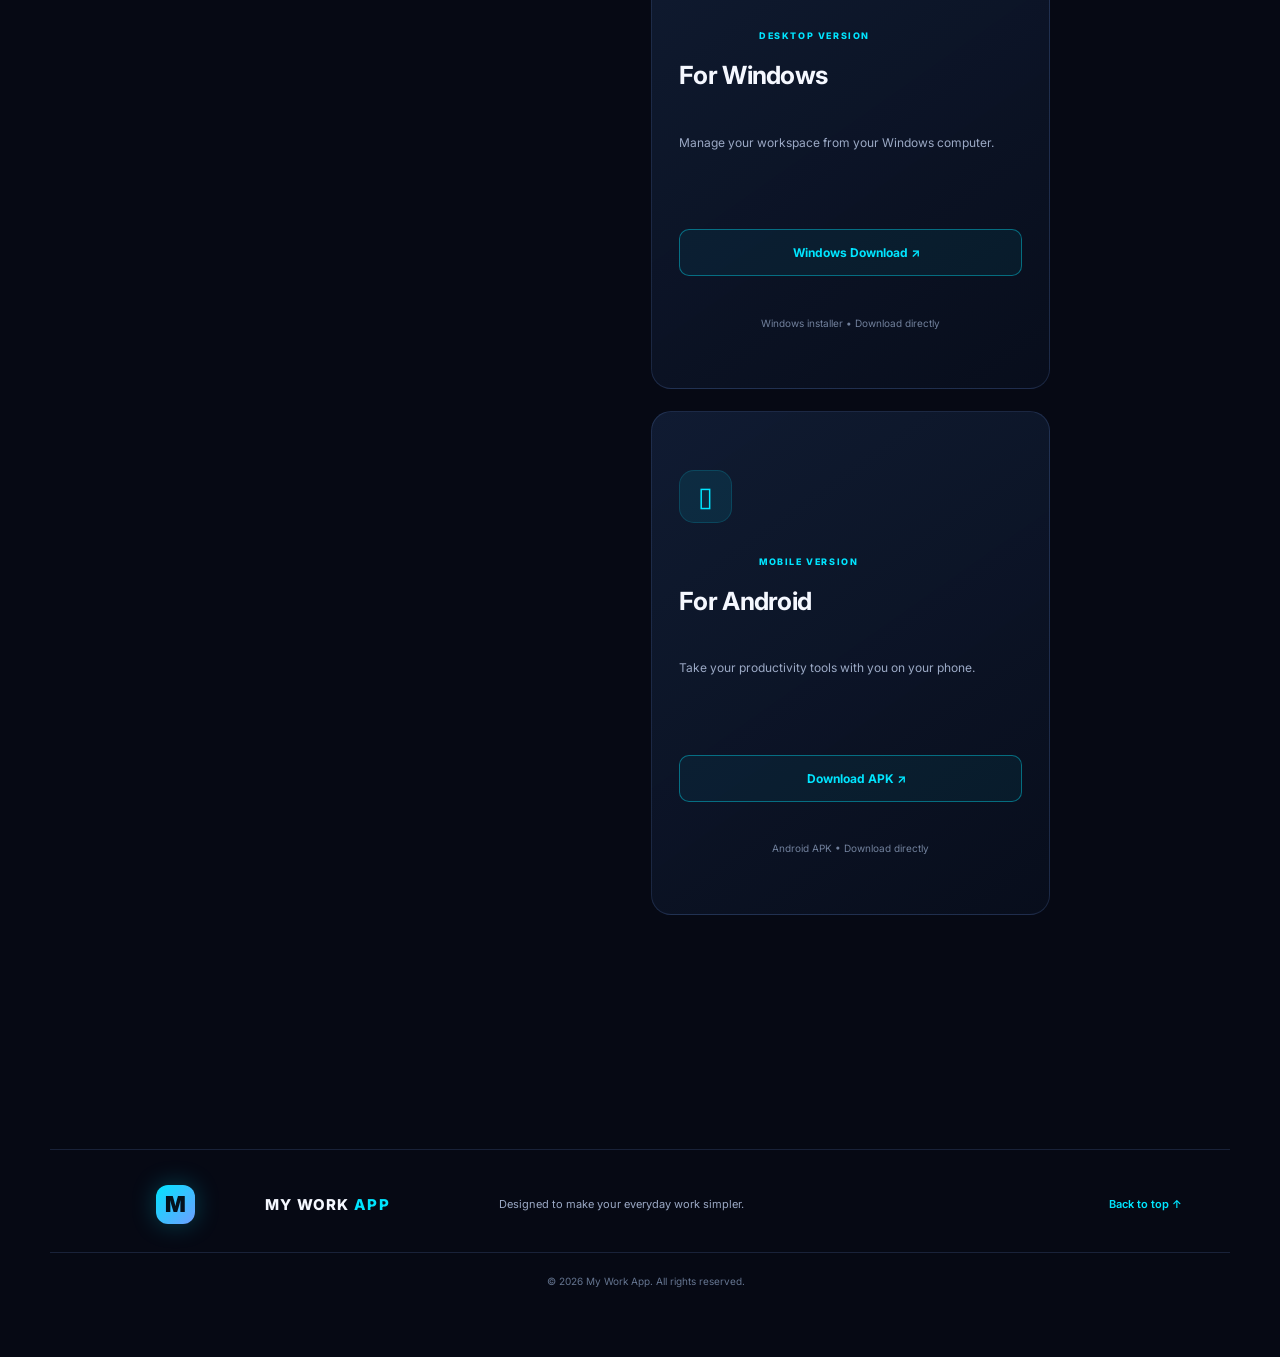
==== commit 7a43b1d2: "Add files via upload" ====
--- a/index.html
+++ b/index.html
@@ -1,243 +1,486 @@
 <!DOCTYPE html>
+
 <html lang="en">
 
+
+
 <head>
+
+       
     <meta charset="UTF-8">
+
+       
     <meta name="viewport" content="width=device-width, initial-scale=1.0">
 
-    <title>My Work App | Work Smarter</title>
-
+
+
+        <title>My Work App | Work Smarter</title>
+
+
+
+       
     <meta name="description" content="My Work App helps you manage tasks, notes, projects and money in one place.">
 
+
+
+       
     <link rel="stylesheet" href="style.css">
 
+
+
+       
     <script src="script.js" defer></script>
+
 </head>
 
+
+
 <body>
 
-    <!-- Background Effects -->
-    <div class="background-glow glow-one"></div>
-    <div class="background-glow glow-two"></div>
-
-    <!-- Navigation -->
-    <header class="navbar">
-        <a href="#home" class="logo">
-            <span class="logo-icon">M</span>
-            <span>MY WORK<span class="accent"> APP</span></span>
-        </a>
-
-        <nav class="nav-links">
-            <a href="#home">Home</a>
-            <a href="#features">Features</a>
-            <a href="#download">Download</a>
-        </nav>
-
-        <a href="#download" class="nav-button">
-            Get App <span>↗</span>
-        </a>
-    </header>
-
-    <!-- Hero Section -->
-    <main>
-        <section class="hero" id="home">
-
-            <div class="hero-content">
-
-                <div class="status-badge">
-                    <span class="status-dot"></span>
-                    YOUR PERSONAL WORKSPACE
-                </div>
-
-                <h1>
-                    WORK SMARTER.<br>
-                    <span class="gradient-text">LIVE BETTER.</span>
-                </h1>
-
-                <p class="hero-description">
-                    One powerful app to manage your tasks, notes,
-                    projects and money. Everything you need,
-                    all in one place.
-                </p>
-
-                <div class="hero-buttons">
-                    <a href="#download" class="primary-button">
-                        Explore Downloads <span>→</span>
-                    </a>
-
-                    <a href="#features" class="secondary-button">
-                        Discover Features
-                    </a>
-                </div>
-
-                <div class="hero-info">
-                    <span>✦ Simple to use</span>
-                    <span>✦ Multiple platforms</span>
-                    <span>✦ Your workspace</span>
-                </div>
-
-            </div>
-
-            <!-- App Preview -->
-            <div class="hero-visual">
-                <div class="orbit orbit-one"></div>
-                <div class="orbit orbit-two"></div>
-
-                <div class="app-card">
-                    <div class="app-card-header">
-                        <div class="app-symbol">M</div>
-
-                        <div>
-                            <h3>My Work App</h3>
-                            <p>Your productivity hub</p>
-                        </div>
-
-                        <span class="live-dot"></span>
-                    </div>
-
-                    <div class="app-divider"></div>
-
-                    <p class="card-label">YOUR WORKSPACE</p>
-
-                    <div class="preview-item">
-                        <span class="preview-icon">✓</span>
-                        <div>
-                            <h4>Smart Tasks</h4>
-                            <p>Stay on top of your work</p>
-                        </div>
-                    </div>
-
-                    <div class="preview-item">
-                        <span class="preview-icon">✎</span>
-                        <div>
-                            <h4>Quick Notes</h4>
-                            <p>Keep your ideas organized</p>
-                        </div>
-                    </div>
-
-                    <div class="preview-item">
-                        <span class="preview-icon">₹</span>
-                        <div>
-                            <h4>Money Manager</h4>
-                            <p>Track income and expenses</p>
-                        </div>
-                    </div>
-
-                    <div class="preview-item">
-                        <span class="preview-icon">▦</span>
-                        <div>
-                            <h4>Projects</h4>
-                            <p>Bring your plans to life</p>
-                        </div>
-                    </div>
-
-                    <div class="card-footer">
-                        <span class="status-dot"></span>
-                        ONE APP. MORE POSSIBILITIES.
-                    </div>
-                </div>
-
-            </div>
-
-        </section>
-
-        <!-- Features Section -->
-        <section class="features section" id="features">
-            <div class="section-heading">
-                <span class="eyebrow">BUILT FOR YOUR EVERYDAY</span>
-                <h2>Everything in <span class="gradient-text">one place.</span></h2>
-                <p>Tools to keep your everyday work organized.</p>
-            </div>
-
-            <div class="features-grid">
-
-                <article class="feature-card">
-                    <div class="feature-icon">✓</div>
-                    <h3>Task Manager</h3>
-                    <p>Organize your tasks and keep track of progress.</p>
-                </article>
-
-                <article class="feature-card">
-                    <div class="feature-icon">✎</div>
-                    <h3>Quick Notes</h3>
-                    <p>Save important ideas and information in one place.</p>
-                </article>
-
-                <article class="feature-card">
-                    <div class="feature-icon">₹</div>
-                    <h3>Money Manager</h3>
-                    <p>Keep an eye on your income, expenses and balance.</p>
-                </article>
-
-                <article class="feature-card">
-                    <div class="feature-icon">▦</div>
-                    <h3>Project Manager</h3>
-                    <p>Organize your projects and monitor their status.</p>
-                </article>
-
-            </div>
-        </section>
-
-        <!-- Download Section -->
-        <section class="download-section section" id="download">
-            <div class="section-heading">
-                <span class="eyebrow">YOUR NEXT STEP STARTS HERE</span>
-                <h2>Get <span class="gradient-text">My Work App.</span></h2>
-                <p>Choose your platform and get ready to organize your work.</p>
-            </div>
-
-            <div class="download-grid">
-
-                <article class="download-card">
-                    <div class="download-icon">▣</div>
-                    <span class="platform-label">DESKTOP VERSION</span>
-                    <h3>For Windows</h3>
-                    <p>Manage your workspace from your Windows computer.</p>
-
-                    <a href="https://github.com/kumarakhil1538-commits/my-work-app-downloads/raw/refs/heads/main/myworkapp-tauri_0.1.0_x64-setup.exe"
-                        class="download-button" id="windows-download">
-                        Windows Download ↗
-                    </a>
-
-                    <small>Windows installer • Download directly</small>
-
-                </article>
-
-                <article class="download-card">
-                    <div class="download-icon">▯</div>
-                    <span class="platform-label">MOBILE VERSION</span>
-                    <h3>For Android</h3>
-                    <p>Take your productivity tools with you on your phone.</p>
-
-                    <a href="https://github.com/kumarakhil1538-commits/my-work-app-downloads/raw/refs/heads/main/my-work-app-debug-apk.zip"
-                        class="download-button" id="android-download">
-                        Download APK ↗
-                    </a>
-                    <small>Android APK • Download directly</small>
-
-                </article>
-
-            </div>
-        </section>
-
-    </main>
-
-    <!-- Footer -->
-    <footer class="footer">
-        <a href="#home" class="logo">
-            <span class="logo-icon">M</span>
-            <span>MY WORK<span class="accent"> APP</span></span>
-        </a>
-
-        <p>Designed to make your everyday work simpler.</p>
-
-        <a href="#home" class="back-top">Back to top ↑</a>
-
-        <div class="footer-bottom">
-            © <span id="year"></span> My Work App. All rights reserved.
-        </div>
-    </footer>
+
+
+        <!-- Background Effects -->
+
+        <div class="background-glow glow-one"></div>
+
+        <div class="background-glow glow-two"></div>
+
+
+
+        <!-- Navigation -->
+
+        <header class="navbar">
+
+                <a href="#home" class="logo">
+
+                        <span class="logo-icon">M</span>
+
+                        <span>MY WORK<span class="accent"> APP</span></span>
+
+                    </a>
+
+
+
+                <nav class="nav-links">
+
+                        <a href="#home">Home</a>
+
+                        <a href="#features">Features</a>
+
+                        <a href="#download">Download</a>
+
+                    </nav>
+
+
+
+                <a href="#download" class="nav-button">
+
+                        Get App <span>↗</span>
+
+                    </a>
+
+            </header>
+
+
+
+        <!-- Hero Section -->
+
+        <main>
+
+                <section class="hero" id="home">
+
+
+
+                        <div class="hero-content">
+
+
+
+                                <div class="status-badge">
+
+                                        <span class="status-dot"></span>
+
+                                        YOUR PERSONAL WORKSPACE
+
+                                    </div>
+
+
+
+                                <h1>
+
+                                        WORK SMARTER.<br>
+
+                                        <span class="gradient-text">LIVE BETTER.</span>
+
+                                    </h1>
+
+
+
+                                <p class="hero-description">
+
+                                        One powerful app to manage your tasks, notes,
+
+                                        projects and money. Everything you need,
+
+                                        all in one place.
+
+                                    </p>
+
+
+
+                                <div class="hero-buttons">
+
+                                        <a href="#download" class="primary-button">
+
+                                                Explore Downloads <span>→</span>
+
+                                            </a>
+
+
+
+                                        <a href="#features" class="secondary-button">
+
+                                                Discover Features
+
+                                            </a>
+
+                                    </div>
+
+
+
+                                <div class="hero-info">
+
+                                        <span>✦ Simple to use</span>
+
+                                        <span>✦ Multiple platforms</span>
+
+                                        <span>✦ Your workspace</span>
+
+                                    </div>
+
+
+
+                            </div>
+
+
+
+                        <!-- App Preview -->
+
+                        <div class="hero-visual">
+
+                                <div class="orbit orbit-one"></div>
+
+                                <div class="orbit orbit-two"></div>
+
+
+
+                                <div class="app-card">
+
+                                        <div class="app-card-header">
+
+                                                <div class="app-symbol">M</div>
+
+
+
+                                                <div>
+
+                                                        <h3>My Work App</h3>
+
+                                                        <p>Your productivity hub</p>
+
+                                                    </div>
+
+
+
+                                                <span class="live-dot"></span>
+
+                                            </div>
+
+
+
+                                        <div class="app-divider"></div>
+
+
+
+                                        <p class="card-label">YOUR WORKSPACE</p>
+
+
+
+                                        <div class="preview-item">
+
+                                                <span class="preview-icon">✓</span>
+
+                                                <div>
+
+                                                        <h4>Smart Tasks</h4>
+
+                                                        <p>Stay on top of your work</p>
+
+                                                    </div>
+
+                                            </div>
+
+
+
+                                        <div class="preview-item">
+
+                                                <span class="preview-icon">✎</span>
+
+                                                <div>
+
+                                                        <h4>Quick Notes</h4>
+
+                                                        <p>Keep your ideas organized</p>
+
+                                                    </div>
+
+                                            </div>
+
+
+
+                                        <div class="preview-item">
+
+                                                <span class="preview-icon">₹</span>
+
+                                                <div>
+
+                                                        <h4>Money Manager</h4>
+
+                                                        <p>Track income and expenses</p>
+
+                                                    </div>
+
+                                            </div>
+
+
+
+                                        <div class="preview-item">
+
+                                                <span class="preview-icon">▦</span>
+
+                                                <div>
+
+                                                        <h4>Projects</h4>
+
+                                                        <p>Bring your plans to life</p>
+
+                                                    </div>
+
+                                            </div>
+
+
+
+                                        <div class="card-footer">
+
+                                                <span class="status-dot"></span>
+
+                                                ONE APP. MORE POSSIBILITIES.
+
+                                            </div>
+
+                                    </div>
+
+
+
+                            </div>
+
+
+
+                    </section>
+
+
+
+                <!-- Features Section -->
+
+                <section class="features section" id="features">
+
+                        <div class="section-heading">
+
+                                <span class="eyebrow">BUILT FOR YOUR EVERYDAY</span>
+
+                                <h2>Everything in <span class="gradient-text">one place.</span></h2>
+
+                                <p>Tools to keep your everyday work organized.</p>
+
+                            </div>
+
+
+
+                        <div class="features-grid">
+
+
+
+                                <article class="feature-card">
+
+                                        <div class="feature-icon">✓</div>
+
+                                        <h3>Task Manager</h3>
+
+                                        <p>Organize your tasks and keep track of progress.</p>
+
+                                    </article>
+
+
+
+                                <article class="feature-card">
+
+                                        <div class="feature-icon">✎</div>
+
+                                        <h3>Quick Notes</h3>
+
+                                        <p>Save important ideas and information in one place.</p>
+
+                                    </article>
+
+
+
+                                <article class="feature-card">
+
+                                        <div class="feature-icon">₹</div>
+
+                                        <h3>Money Manager</h3>
+
+                                        <p>Keep an eye on your income, expenses and balance.</p>
+
+                                    </article>
+
+
+
+                                <article class="feature-card">
+
+                                        <div class="feature-icon">▦</div>
+
+                                        <h3>Project Manager</h3>
+
+                                        <p>Organize your projects and monitor their status.</p>
+
+                                    </article>
+
+
+
+                            </div>
+
+                    </section>
+
+
+
+                <!-- Download Section -->
+
+                <section class="download-section section" id="download">
+
+                        <div class="section-heading">
+
+                                <span class="eyebrow">YOUR NEXT STEP STARTS HERE</span>
+
+                                <h2>Get <span class="gradient-text">My Work App.</span></h2>
+
+                                <p>Choose your platform and get ready to organize your work.</p>
+
+                            </div>
+
+
+
+                        <div class="download-grid">
+
+
+
+                                <article class="download-card">
+
+                                        <div class="download-icon">▣</div>
+
+                                        <span class="platform-label">DESKTOP VERSION</span>
+
+                                        <h3>For Windows</h3>
+
+                                        <p>Manage your workspace from your Windows computer.</p>
+
+
+
+                                        <a
+                        href="https://github.com/kumarakhil1538-commits/my-work-app-downloads/raw/refs/heads/main/myworkapp-tauri_0.1.0_x64-setup.exe"
+                                                class="download-button" id="windows-download">
+
+                                                Windows Download ↗
+
+                                            </a>
+
+                                        <small>Windows installer • Download directly</small>
+
+
+
+                                    </article>
+
+
+
+                                <article class="download-card">
+
+                                        <div class="download-icon">▯</div>
+
+                                        <span class="platform-label">MOBILE VERSION</span>
+
+                                        <h3>For Android</h3>
+
+                                        <p>Take your productivity tools with you on your phone.</p>
+
+
+
+                                        <a
+                        href="https://github.com/kumarakhil1538-commits/my-work-app-downloads/raw/refs/heads/main/my-work-app-debug-apk.zip"
+                                                class="download-button" id="android-download">
+
+                                                Download APK ↗
+
+                                            </a>
+
+                                        <small>Android APK • Download directly</small>
+
+
+
+                                    </article>
+
+
+
+                            </div>
+
+                    </section>
+
+
+
+            </main>
+
+
+
+        <!-- Footer -->
+
+        <footer class="footer">
+
+                <a href="#home" class="logo">
+
+                        <span class="logo-icon">M</span>
+
+                        <span>MY WORK<span class="accent"> APP</span></span>
+
+                    </a>
+
+
+
+                <p>Designed to make your everyday work simpler.</p>
+
+
+
+                <a href="#home" class="back-top">Back to top ↑</a>
+
+
+
+                <div class="footer-bottom">
+
+                        © <span id="year"></span> My Work App. All rights reserved.
+
+                    </div>
+
+            </footer>
+
+
 
 </body>
 
-</html>
+</html>
--- a/style.css
+++ b/style.css
@@ -1,1019 +1,1019 @@
-
-/* ========================================
-   MY WORK APP — FUTURISTIC UI
-   ======================================== */
-
-@import url('https://fonts.googleapis.com/css2?family=Inter:wght@400;500;600;700;800;900&display=swap');
-
-:root {
-    --bg: #060914;
-    --bg-light: #0c1224;
-    --card: rgba(16, 25, 47, 0.72);
-    --cyan: #00e5ff;
-    --blue: #4776ff;
-    --purple: #a855f7;
-    --white: #f5f8ff;
-    --muted: #9ba9c5;
-    --border: rgba(127, 170, 255, 0.16);
-}
-
-* {
-    margin: 0;
-    padding: 0;
-    box-sizing: border-box;
-}
-
-html {
-    scroll-behavior: smooth;
-    scroll-padding-top: 100px;
-}
-
-body {
-    font-family: 'Inter', sans-serif;
-    background: var(--bg);
-    color: var(--white);
-    overflow-x: hidden;
-    line-height: 1.6;
-    min-height: 100vh;
-    -webkit-font-smoothing: antialiased;
-}
-
-body::before {
-    content: "";
-    position: fixed;
-    inset: 0;
-    z-index: -2;
-    pointer-events: none;
-    background:
-        radial-gradient(ellipse at 15% 15%, rgba(0, 229, 255, 0.08), transparent 40%),
-        radial-gradient(ellipse at 85% 35%, rgba(71, 118, 255, 0.10), transparent 42%),
-        radial-gradient(ellipse at 50% 90%, rgba(168, 85, 247, 0.07), transparent 45%);
-}
-
-a {
-    color: inherit;
-    text-decoration: none;
-}
-
-button,
-a {
-    -webkit-tap-highlight-color: transparent;
-}
-
-::selection {
-    color: #030713;
-    background: var(--cyan);
-}
-
-/* BACKGROUND GLOW */
-
-.background-glow {
-    position: absolute;
-    width: 380px;
-    height: 380px;
-    border-radius: 50%;
-    filter: blur(110px);
-    opacity: 0.17;
-    pointer-events: none;
-    z-index: -1;
-    animation: glowDrift 12s ease-in-out infinite alternate;
-}
-
-.glow-one {
-    background: var(--cyan);
-    top: 150px;
-    left: -250px;
-}
-
-.glow-two {
-    background: var(--purple);
-    top: 550px;
-    right: -250px;
-    animation-delay: -5s;
-}
-
-@keyframes glowDrift {
-    from {
-        transform: translate3d(0, 0, 0) scale(0.9);
-    }
-
-    to {
-        transform: translate3d(60px, -35px, 0) scale(1.15);
-    }
-}
-
-/* NAVIGATION */
-
-.navbar {
-    width: min(1180px, calc(100% - 64px));
-    min-height: 84px;
-    margin: 0 auto;
-    display: flex;
-    align-items: center;
-    justify-content: space-between;
-    gap: 28px;
-    border-bottom: 1px solid var(--border);
-    position: relative;
-    z-index: 10;
-}
-
-.logo {
-    display: inline-flex;
-    align-items: center;
-    gap: 11px;
-    font-size: 15px;
-    font-weight: 800;
-    letter-spacing: 1.3px;
-    white-space: nowrap;
-}
-
-.logo-icon,
-.app-symbol {
-    width: 39px;
-    height: 39px;
-    display: grid;
-    place-items: center;
-    border-radius: 12px;
-    color: #04111b;
-    background: linear-gradient(135deg, var(--cyan), #6f9dff);
-    box-shadow: 0 0 24px rgba(0, 229, 255, 0.25);
-    font-weight: 900;
-    font-size: 22px;
-}
-
-.accent {
-    color: var(--cyan);
-}
-
-.nav-links {
-    display: flex;
-    align-items: center;
-    gap: 35px;
-}
-
-.nav-links a {
-    font-size: 13px;
-    font-weight: 500;
-    color: var(--muted);
-    transition: color 0.3s ease;
-}
-
-.nav-links a:hover {
-    color: var(--cyan);
-}
-
-.nav-button {
-    padding: 10px 18px;
-    border: 1px solid rgba(0, 229, 255, 0.45);
-    border-radius: 10px;
-    color: var(--cyan);
-    font-size: 13px;
-    font-weight: 700;
-    transition:
-        background 0.3s ease,
-        color 0.3s ease,
-        box-shadow 0.3s ease,
-        transform 0.3s ease;
-}
-
-.nav-button span {
-    margin-left: 7px;
-}
-
-.nav-button:hover {
-    background: var(--cyan);
-    color: #04111b;
-    box-shadow: 0 0 25px rgba(0, 229, 255, 0.25);
-    transform: translateY(-2px);
-}
-
-/* HERO SECTION */
-
-.hero {
-    width: min(1180px, calc(100% - 64px));
-    min-height: 650px;
-    margin: 0 auto;
-    padding: 85px 0 100px;
-    display: grid;
-    grid-template-columns: 1.1fr 0.9fr;
-    align-items: center;
-    gap: 55px;
-}
-
-.hero-content {
-    position: relative;
-    z-index: 1;
-    animation: enterLeft 0.9s ease both;
-}
-
-.status-badge {
-    display: inline-flex;
-    align-items: center;
-    gap: 10px;
-    padding: 9px 14px;
-    border: 1px solid rgba(0, 229, 255, 0.22);
-    border-radius: 50px;
-    background: rgba(0, 229, 255, 0.055);
-    color: #b9f7ff;
-    font-size: 10px;
-    font-weight: 700;
-    letter-spacing: 1.5px;
-    margin-bottom: 28px;
-}
-
-.status-dot,
-.live-dot {
-    display: inline-block;
-    width: 7px;
-    height: 7px;
-    border-radius: 50%;
-    background: #38f7b5;
-    box-shadow: 0 0 12px rgba(56, 247, 181, 0.7);
-    flex-shrink: 0;
-}
-
-.status-dot {
-    animation: pulseDot 2s ease-in-out infinite;
-}
-
-@keyframes pulseDot {
-    50% {
-        opacity: 0.45;
-        box-shadow: 0 0 3px rgba(56, 247, 181, 0.3);
-    }
-}
-
-.hero h1 {
-    font-size: clamp(43px, 5.4vw, 74px);
-    line-height: 1.09;
-    letter-spacing: -3.5px;
-    font-weight: 900;
-}
-
-.gradient-text {
-    color: transparent;
-    background: linear-gradient(
-        100deg,
-        #00e5ff 0%,
-        #62a0ff 48%,
-        #b77bff 100%
-    );
-    background-clip: text;
-    -webkit-background-clip: text;
-    background-size: 200% auto;
-    animation: gradientFlow 6s ease-in-out infinite alternate;
-}
-
-@keyframes gradientFlow {
-    from {
-        background-position: 0% center;
-    }
-
-    to {
-        background-position: 100% center;
-    }
-}
-
-.hero-description {
-    max-width: 480px;
-    margin-top: 24px;
-    color: var(--muted);
-    font-size: 15px;
-    line-height: 1.9;
-}
-
-.hero-buttons {
-    display: flex;
-    flex-wrap: wrap;
-    gap: 14px;
-    margin-top: 32px;
-}
-
-.primary-button,
-.secondary-button {
-    min-height: 49px;
-    padding: 13px 20px;
-    display: inline-flex;
-    align-items: center;
-    justify-content: center;
-    gap: 12px;
-    border-radius: 10px;
-    font-size: 12px;
-    font-weight: 700;
-    transition:
-        transform 0.3s ease,
-        box-shadow 0.3s ease,
-        border-color 0.3s ease,
-        background 0.3s ease;
-}
-
-.primary-button {
-    color: #04111b;
-    background: linear-gradient(110deg, var(--cyan), #78a8ff);
-    box-shadow: 0 0 25px rgba(0, 229, 255, 0.16);
-}
-
-.primary-button:hover {
-    transform: translateY(-4px);
-    box-shadow: 0 0 35px rgba(0, 229, 255, 0.35);
-}
-
-.primary-button span {
-    font-size: 18px;
-}
-
-.secondary-button {
-    color: var(--white);
-    border: 1px solid var(--border);
-    background: rgba(255, 255, 255, 0.025);
-}
-
-.secondary-button:hover {
-    border-color: var(--cyan);
-    background: rgba(0, 229, 255, 0.06);
-    transform: translateY(-3px);
-}
-
-.hero-info {
-    display: flex;
-    flex-wrap: wrap;
-    gap: 18px;
-    margin-top: 30px;
-    color: #8fa0bd;
-    font-size: 10px;
-}
-
-/* APP PREVIEW */
-
-.hero-visual {
-    min-height: 440px;
-    display: grid;
-    place-items: center;
-    position: relative;
-    isolation: isolate;
-    animation: enterRight 1s ease both;
-}
-
-.hero-visual::before {
-    content: "";
-    position: absolute;
-    width: 290px;
-    height: 290px;
-    border-radius: 50%;
-    background: var(--blue);
-    opacity: 0.16;
-    filter: blur(100px);
-    z-index: -1;
-}
-
-.orbit {
-    position: absolute;
-    width: 370px;
-    height: 370px;
-    border: 1px solid rgba(0, 229, 255, 0.12);
-    border-radius: 50%;
-    pointer-events: none;
-}
-
-.orbit-one {
-    animation: rotateOrbit 24s linear infinite;
-}
-
-.orbit-two {
-    width: 300px;
-    height: 420px;
-    border-color: rgba(145, 111, 255, 0.15);
-    transform: rotate(35deg);
-    animation: rotateOrbit 30s linear infinite reverse;
-}
-
-@keyframes rotateOrbit {
-    to {
-        transform: rotate(360deg);
-    }
-}
-
-.app-card {
-    width: min(100%, 380px);
-    padding: 25px;
-    border: 1px solid rgba(125, 190, 255, 0.24);
-    border-radius: 23px;
-    background: linear-gradient(
-        145deg,
-        rgba(21, 33, 60, 0.94),
-        rgba(8, 14, 29, 0.92)
-    );
-    box-shadow:
-        0 25px 80px rgba(0, 0, 0, 0.35),
-        0 0 50px rgba(0, 229, 255, 0.07),
-        inset 0 1px rgba(255, 255, 255, 0.07);
-    backdrop-filter: blur(20px);
-    -webkit-backdrop-filter: blur(20px);
-    animation: floatCard 5s ease-in-out infinite;
-}
-
-@keyframes floatCard {
-    0%, 100% {
-        transform: translateY(0);
-    }
-
-    50% {
-        transform: translateY(-10px);
-    }
-}
-
-.app-card-header {
-    display: flex;
-    align-items: center;
-    gap: 12px;
-}
-
-.app-card-header h3 {
-    font-size: 14px;
-    font-weight: 700;
-}
-
-.app-card-header p {
-    color: var(--muted);
-    font-size: 10px;
-}
-
-.app-card-header .live-dot {
-    margin-left: auto;
-}
-
-.app-divider {
-    height: 1px;
-    background: var(--border);
-    margin: 23px 0;
-}
-
-.card-label {
-    color: #7f92b5;
-    font-size: 9px;
-    font-weight: 700;
-    letter-spacing: 1.8px;
-    margin-bottom: 14px;
-}
-
-.preview-item {
-    display: flex;
-    align-items: center;
-    gap: 13px;
-    padding: 13px 11px;
-    margin-top: 7px;
-    border: 1px solid transparent;
-    border-radius: 12px;
-    background: rgba(255, 255, 255, 0.025);
-    transition:
-        background 0.3s ease,
-        border-color 0.3s ease,
-        transform 0.3s ease;
-}
-
-.preview-item:hover {
-    background: rgba(0, 229, 255, 0.055);
-    border-color: rgba(0, 229, 255, 0.22);
-    transform: translateX(5px);
-}
-
-.preview-icon {
-    width: 37px;
-    height: 37px;
-    display: grid;
-    place-items: center;
-    flex-shrink: 0;
-    border-radius: 10px;
-    color: var(--cyan);
-    background: rgba(0, 229, 255, 0.09);
-    font-size: 18px;
-}
-
-.preview-item h4 {
-    font-size: 12px;
-    font-weight: 600;
-}
-
-.preview-item p {
-    color: var(--muted);
-    font-size: 10px;
-    margin-top: 2px;
-}
-
-.card-footer {
-    display: flex;
-    align-items: center;
-    gap: 9px;
-    margin-top: 22px;
-    padding-top: 16px;
-    border-top: 1px solid var(--border);
-    color: #8192b2;
-    font-size: 8px;
-    font-weight: 700;
-    letter-spacing: 1.2px;
-}
-
-/* SHARED SECTION */
-
-.section {
-    width: min(1180px, calc(100% - 64px));
-    margin: 0 auto;
-    padding: 95px 0;
-}
-
-.section-heading {
-    max-width: 680px;
-    margin: 0 auto 48px;
-    text-align: center;
-}
-
-.eyebrow {
-    color: var(--cyan);
-    font-size: 10px;
-    font-weight: 800;
-    letter-spacing: 2px;
-}
-
-.section-heading h2 {
-    margin-top: 15px;
-    font-size: clamp(30px, 4vw, 46px);
-    font-weight: 800;
-    letter-spacing: -1.5px;
-    line-height: 1.2;
-}
-
-.section-heading p {
-    margin-top: 14px;
-    color: var(--muted);
-    font-size: 13px;
-}
-
-/* FEATURE CARDS */
-
-.features-grid {
-    display: grid;
-    grid-template-columns: repeat(4, minmax(0, 1fr));
-    gap: 18px;
-}
-
-.feature-card {
-    min-height: 205px;
-    padding: 25px 21px;
-    position: relative;
-    overflow: hidden;
-    border: 1px solid var(--border);
-    border-radius: 17px;
-    background: linear-gradient(
-        145deg,
-        rgba(19, 30, 53, 0.8),
-        rgba(9, 15, 29, 0.8)
-    );
-    transition:
-        transform 0.35s ease,
-        border-color 0.35s ease,
-        box-shadow 0.35s ease;
-}
-
-.feature-card::after {
-    content: "";
-    position: absolute;
-    width: 120px;
-    height: 120px;
-    right: -60px;
-    top: -60px;
-    border-radius: 50%;
-    background: var(--cyan);
-    opacity: 0;
-    filter: blur(55px);
-    transition: opacity 0.35s ease;
-    pointer-events: none;
-}
-
-.feature-card:hover {
-    transform: translateY(-8px);
-    border-color: rgba(0, 229, 255, 0.4);
-    box-shadow: 0 15px 45px rgba(0, 0, 0, 0.2);
-}
-
-.feature-card:hover::after {
-    opacity: 0.23;
-}
-
-.feature-icon {
-    width: 45px;
-    height: 45px;
-    display: grid;
-    place-items: center;
-    border: 1px solid rgba(0, 229, 255, 0.18);
-    border-radius: 13px;
-    color: var(--cyan);
-    background: rgba(0, 229, 255, 0.07);
-    font-size: 22px;
-    margin-bottom: 23px;
-}
-
-.feature-card h3 {
-    font-size: 14px;
-    font-weight: 700;
-}
-
-.feature-card p {
-    margin-top: 9px;
-    color: var(--muted);
-    font-size: 11px;
-    line-height: 1.8;
-}
-
-/* DOWNLOAD SECTION */
-
-.download-section {
-    padding-top: 80px;
-    padding-bottom: 110px;
-}
-
-.download-grid {
-    max-width: 820px;
-    margin: 0 auto;
-    display: grid;
-    grid-template-columns: repeat(2, minmax(0, 1fr));
-    gap: 22px;
-}
-
-.download-card {
-    padding: 32px 27px;
-    position: relative;
-    overflow: hidden;
-    border: 1px solid var(--border);
-    border-radius: 20px;
-    background: linear-gradient(
-        145deg,
-        rgba(19, 31, 56, 0.84),
-        rgba(8, 14, 28, 0.95)
-    );
-    transition:
-        transform 0.35s ease,
-        border-color 0.35s ease,
-        box-shadow 0.35s ease;
-}
-
-.download-card:hover {
-    transform: translateY(-7px);
-    border-color: rgba(0, 229, 255, 0.4);
-    box-shadow: 0 20px 50px rgba(0, 0, 0, 0.25);
-}
-
-.download-icon {
-    width: 53px;
-    height: 53px;
-    display: grid;
-    place-items: center;
-    border-radius: 15px;
-    color: var(--cyan);
-    background: rgba(0, 229, 255, 0.09);
-    border: 1px solid rgba(0, 229, 255, 0.15);
-    font-size: 27px;
-    margin-bottom: 24px;
-}
-
-.platform-label {
-    color: var(--cyan);
-    font-size: 9px;
-    font-weight: 800;
-    letter-spacing: 1.6px;
-}
-
-.download-card h3 {
-    margin-top: 8px;
-    font-size: 25px;
-    letter-spacing: -0.7px;
-}
-
-.download-card p {
-    min-height: 50px;
-    margin-top: 11px;
-    color: var(--muted);
-    font-size: 12px;
-    line-height: 1.8;
-}
-
-.download-button {
-    display: flex;
-    align-items: center;
-    justify-content: center;
-    width: 100%;
-    min-height: 47px;
-    margin-top: 22px;
-    padding: 12px 15px;
-    border: 1px solid rgba(0, 229, 255, 0.4);
-    border-radius: 10px;
-    color: var(--cyan);
-    background: rgba(0, 229, 255, 0.055);
-    font-size: 12px;
-    font-weight: 700;
-    transition:
-        color 0.3s ease,
-        background 0.3s ease,
-        box-shadow 0.3s ease;
-}
-
-.download-button:hover {
-    color: #04111b;
-    background: var(--cyan);
-    box-shadow: 0 0 27px rgba(0, 229, 255, 0.2);
-}
-
-.download-card small {
-    display: block;
-    margin-top: 13px;
-    color: #71809c;
-    font-size: 10px;
-    text-align: center;
-}
-
-/* FOOTER */
-
-.footer {
-    width: min(1180px, calc(100% - 64px));
-    margin: 0 auto;
-    padding: 35px 0 22px;
-    display: flex;
-    flex-wrap: wrap;
-    align-items: center;
-    gap: 20px;
-    border-top: 1px solid var(--border);
-}
-
-.footer > p {
-    flex: 1;
-    color: var(--muted);
-    font-size: 11px;
-}
-
-.back-top {
-    color: var(--cyan);
-    font-size: 11px;
-    font-weight: 600;
-    transition: opacity 0.3s ease;
-}
-
-.back-top:hover {
-    opacity: 0.7;
-}
-
-.footer-bottom {
-    width: 100%;
-    padding-top: 20px;
-    margin-top: 8px;
-    border-top: 1px solid var(--border);
-    color: #657590;
-    font-size: 10px;
-    text-align: center;
-}
-
-/* ENTRANCE ANIMATIONS */
-
-@keyframes enterLeft {
-    from {
-        opacity: 0;
-        transform: translateX(-25px);
-    }
-
-    to {
-        opacity: 1;
-        transform: translateX(0);
-    }
-}
-
-@keyframes enterRight {
-    from {
-        opacity: 0;
-        transform: translateX(25px);
-    }
-
-    to {
-        opacity: 1;
-        transform: translateX(0);
-    }
-}
-
-/* TABLET */
-
-@media (max-width: 950px) {
-    .navbar,
-    .hero,
-    .section,
-    .footer {
-        width: min(100% - 40px, 760px);
-    }
-
-    .hero {
-        grid-template-columns: 1fr;
-        gap: 45px;
-        padding-top: 70px;
-    }
-
-    .hero-content {
-        text-align: center;
-    }
-
-    .hero-description {
-        margin-left: auto;
-        margin-right: auto;
-    }
-
-    .hero-buttons,
-    .hero-info {
-        justify-content: center;
-    }
-
-    .hero-visual {
-        min-height: 440px;
-    }
-
-    .features-grid {
-        grid-template-columns: repeat(2, minmax(0, 1fr));
-    }
-}
-
-/* MOBILE */
-
-@media (max-width: 600px) {
-    .navbar,
-    .hero,
-    .section,
-    .footer {
-        width: calc(100% - 32px);
-    }
-
-    .navbar {
-        min-height: 72px;
-        gap: 12px;
-    }
-
-    .logo {
-        gap: 8px;
-        font-size: 11px;
-        letter-spacing: 0.6px;
-    }
-
-    .logo-icon {
-        width: 33px;
-        height: 33px;
-        border-radius: 10px;
-        font-size: 18px;
-    }
-
-    .nav-links {
-        display: none;
-    }
-
-    .nav-button {
-        padding: 9px 12px;
-        font-size: 11px;
-    }
-
-    .hero {
-        padding-top: 62px;
-        padding-bottom: 50px;
-        gap: 30px;
-    }
-
-    .status-badge {
-        margin-bottom: 22px;
-        padding: 8px 11px;
-        font-size: 8px;
-        letter-spacing: 1px;
-    }
-
-    .hero h1 {
-        font-size: clamp(38px, 10vw, 55px);
-        letter-spacing: -2px;
-    }
-
-    .hero-description {
-        margin-top: 19px;
-        font-size: 13px;
-        line-height: 1.8;
-    }
-
-    .hero-buttons {
-        flex-direction: column;
-        gap: 12px;
-        margin-top: 25px;
-    }
-
-    .primary-button,
-    .secondary-button {
-        width: 100%;
-        min-height: 48px;
-    }
-
-    .hero-info {
-        gap: 10px 14px;
-        font-size: 9px;
-    }
-
-    .hero-visual {
-        min-height: 390px;
-    }
-
-    .orbit {
-        width: 290px;
-        height: 290px;
-    }
-
-    .orbit-two {
-        width: 240px;
-        height: 340px;
-    }
-
-    .app-card {
-        padding: 20px 17px;
-        border-radius: 18px;
-    }
-
-    .section {
-        padding: 65px 0;
-    }
-
-    .section-heading {
-        margin-bottom: 30px;
-    }
-
-    .section-heading h2 {
-        font-size: 31px;
-        letter-spacing: -1px;
-    }
-
-    .section-heading p {
-        font-size: 12px;
-    }
-
-    .features-grid {
-        gap: 12px;
-    }
-
-    .feature-card {
-        min-height: 190px;
-        padding: 18px 14px;
-    }
-
-    .feature-icon {
-        width: 39px;
-        height: 39px;
-        margin-bottom: 17px;
-    }
-
-    .feature-card h3 {
-        font-size: 12px;
-    }
-
-    .feature-card p {
-        font-size: 10px;
-    }
-
-    .download-grid {
-        grid-template-columns: 1fr;
-        gap: 16px;
-    }
-
-    .download-card {
-        padding: 25px 21px;
-    }
-
-    .download-card p {
-        min-height: auto;
-    }
-
-    .footer {
-        justify-content: center;
-        text-align: center;
-        gap: 15px;
-    }
-
-    .footer > p {
-        flex-basis: 100%;
-        order: 2;
-    }
-
-    .back-top {
-        order: 3;
-    }
-
-    .footer-bottom {
-        order: 4;
-    }
-}
-
-/* ACCESSIBILITY: REDUCE MOTION */
-
-@media (prefers-reduced-motion: reduce) {
-    *,
-    *::before,
-    *::after {
-        scroll-behavior: auto !important;
-        animation-duration: 0.01ms !important;
-        animation-iteration-count: 1 !important;
-        transition-duration: 0.01ms !important;
-    }
-}
+
+/* ========================================
+   MY WORK APP — FUTURISTIC UI
+   ======================================== */
+
+@import url('https://fonts.googleapis.com/css2?family=Inter:wght@400;500;600;700;800;900&display=swap');
+
+:root {
+    --bg: #060914;
+    --bg-light: #0c1224;
+    --card: rgba(16, 25, 47, 0.72);
+    --cyan: #00e5ff;
+    --blue: #4776ff;
+    --purple: #a855f7;
+    --white: #f5f8ff;
+    --muted: #9ba9c5;
+    --border: rgba(127, 170, 255, 0.16);
+}
+
+* {
+    margin: 0;
+    padding: 0;
+    box-sizing: border-box;
+}
+
+html {
+    scroll-behavior: smooth;
+    scroll-padding-top: 100px;
+}
+
+body {
+    font-family: 'Inter', sans-serif;
+    background: var(--bg);
+    color: var(--white);
+    overflow-x: hidden;
+    line-height: 1.6;
+    min-height: 100vh;
+    -webkit-font-smoothing: antialiased;
+}
+
+body::before {
+    content: "";
+    position: fixed;
+    inset: 0;
+    z-index: -2;
+    pointer-events: none;
+    background:
+        radial-gradient(ellipse at 15% 15%, rgba(0, 229, 255, 0.08), transparent 40%),
+        radial-gradient(ellipse at 85% 35%, rgba(71, 118, 255, 0.10), transparent 42%),
+        radial-gradient(ellipse at 50% 90%, rgba(168, 85, 247, 0.07), transparent 45%);
+}
+
+a {
+    color: inherit;
+    text-decoration: none;
+}
+
+button,
+a {
+    -webkit-tap-highlight-color: transparent;
+}
+
+::selection {
+    color: #030713;
+    background: var(--cyan);
+}
+
+/* BACKGROUND GLOW */
+
+.background-glow {
+    position: absolute;
+    width: 380px;
+    height: 380px;
+    border-radius: 50%;
+    filter: blur(110px);
+    opacity: 0.17;
+    pointer-events: none;
+    z-index: -1;
+    animation: glowDrift 12s ease-in-out infinite alternate;
+}
+
+.glow-one {
+    background: var(--cyan);
+    top: 150px;
+    left: -250px;
+}
+
+.glow-two {
+    background: var(--purple);
+    top: 550px;
+    right: -250px;
+    animation-delay: -5s;
+}
+
+@keyframes glowDrift {
+    from {
+        transform: translate3d(0, 0, 0) scale(0.9);
+    }
+
+    to {
+        transform: translate3d(60px, -35px, 0) scale(1.15);
+    }
+}
+
+/* NAVIGATION */
+
+.navbar {
+    width: min(1180px, calc(100% - 64px));
+    min-height: 84px;
+    margin: 0 auto;
+    display: flex;
+    align-items: center;
+    justify-content: space-between;
+    gap: 28px;
+    border-bottom: 1px solid var(--border);
+    position: relative;
+    z-index: 10;
+}
+
+.logo {
+    display: inline-flex;
+    align-items: center;
+    gap: 11px;
+    font-size: 15px;
+    font-weight: 800;
+    letter-spacing: 1.3px;
+    white-space: nowrap;
+}
+
+.logo-icon,
+.app-symbol {
+    width: 39px;
+    height: 39px;
+    display: grid;
+    place-items: center;
+    border-radius: 12px;
+    color: #04111b;
+    background: linear-gradient(135deg, var(--cyan), #6f9dff);
+    box-shadow: 0 0 24px rgba(0, 229, 255, 0.25);
+    font-weight: 900;
+    font-size: 22px;
+}
+
+.accent {
+    color: var(--cyan);
+}
+
+.nav-links {
+    display: flex;
+    align-items: center;
+    gap: 35px;
+}
+
+.nav-links a {
+    font-size: 13px;
+    font-weight: 500;
+    color: var(--muted);
+    transition: color 0.3s ease;
+}
+
+.nav-links a:hover {
+    color: var(--cyan);
+}
+
+.nav-button {
+    padding: 10px 18px;
+    border: 1px solid rgba(0, 229, 255, 0.45);
+    border-radius: 10px;
+    color: var(--cyan);
+    font-size: 13px;
+    font-weight: 700;
+    transition:
+        background 0.3s ease,
+        color 0.3s ease,
+        box-shadow 0.3s ease,
+        transform 0.3s ease;
+}
+
+.nav-button span {
+    margin-left: 7px;
+}
+
+.nav-button:hover {
+    background: var(--cyan);
+    color: #04111b;
+    box-shadow: 0 0 25px rgba(0, 229, 255, 0.25);
+    transform: translateY(-2px);
+}
+
+/* HERO SECTION */
+
+.hero {
+    width: min(1180px, calc(100% - 64px));
+    min-height: 650px;
+    margin: 0 auto;
+    padding: 85px 0 100px;
+    display: grid;
+    grid-template-columns: 1.1fr 0.9fr;
+    align-items: center;
+    gap: 55px;
+}
+
+.hero-content {
+    position: relative;
+    z-index: 1;
+    animation: enterLeft 0.9s ease both;
+}
+
+.status-badge {
+    display: inline-flex;
+    align-items: center;
+    gap: 10px;
+    padding: 9px 14px;
+    border: 1px solid rgba(0, 229, 255, 0.22);
+    border-radius: 50px;
+    background: rgba(0, 229, 255, 0.055);
+    color: #b9f7ff;
+    font-size: 10px;
+    font-weight: 700;
+    letter-spacing: 1.5px;
+    margin-bottom: 28px;
+}
+
+.status-dot,
+.live-dot {
+    display: inline-block;
+    width: 7px;
+    height: 7px;
+    border-radius: 50%;
+    background: #38f7b5;
+    box-shadow: 0 0 12px rgba(56, 247, 181, 0.7);
+    flex-shrink: 0;
+}
+
+.status-dot {
+    animation: pulseDot 2s ease-in-out infinite;
+}
+
+@keyframes pulseDot {
+    50% {
+        opacity: 0.45;
+        box-shadow: 0 0 3px rgba(56, 247, 181, 0.3);
+    }
+}
+
+.hero h1 {
+    font-size: clamp(43px, 5.4vw, 74px);
+    line-height: 1.09;
+    letter-spacing: -3.5px;
+    font-weight: 900;
+}
+
+.gradient-text {
+    color: transparent;
+    background: linear-gradient(
+        100deg,
+        #00e5ff 0%,
+        #62a0ff 48%,
+        #b77bff 100%
+    );
+    background-clip: text;
+    -webkit-background-clip: text;
+    background-size: 200% auto;
+    animation: gradientFlow 6s ease-in-out infinite alternate;
+}
+
+@keyframes gradientFlow {
+    from {
+        background-position: 0% center;
+    }
+
+    to {
+        background-position: 100% center;
+    }
+}
+
+.hero-description {
+    max-width: 480px;
+    margin-top: 24px;
+    color: var(--muted);
+    font-size: 15px;
+    line-height: 1.9;
+}
+
+.hero-buttons {
+    display: flex;
+    flex-wrap: wrap;
+    gap: 14px;
+    margin-top: 32px;
+}
+
+.primary-button,
+.secondary-button {
+    min-height: 49px;
+    padding: 13px 20px;
+    display: inline-flex;
+    align-items: center;
+    justify-content: center;
+    gap: 12px;
+    border-radius: 10px;
+    font-size: 12px;
+    font-weight: 700;
+    transition:
+        transform 0.3s ease,
+        box-shadow 0.3s ease,
+        border-color 0.3s ease,
+        background 0.3s ease;
+}
+
+.primary-button {
+    color: #04111b;
+    background: linear-gradient(110deg, var(--cyan), #78a8ff);
+    box-shadow: 0 0 25px rgba(0, 229, 255, 0.16);
+}
+
+.primary-button:hover {
+    transform: translateY(-4px);
+    box-shadow: 0 0 35px rgba(0, 229, 255, 0.35);
+}
+
+.primary-button span {
+    font-size: 18px;
+}
+
+.secondary-button {
+    color: var(--white);
+    border: 1px solid var(--border);
+    background: rgba(255, 255, 255, 0.025);
+}
+
+.secondary-button:hover {
+    border-color: var(--cyan);
+    background: rgba(0, 229, 255, 0.06);
+    transform: translateY(-3px);
+}
+
+.hero-info {
+    display: flex;
+    flex-wrap: wrap;
+    gap: 18px;
+    margin-top: 30px;
+    color: #8fa0bd;
+    font-size: 10px;
+}
+
+/* APP PREVIEW */
+
+.hero-visual {
+    min-height: 440px;
+    display: grid;
+    place-items: center;
+    position: relative;
+    isolation: isolate;
+    animation: enterRight 1s ease both;
+}
+
+.hero-visual::before {
+    content: "";
+    position: absolute;
+    width: 290px;
+    height: 290px;
+    border-radius: 50%;
+    background: var(--blue);
+    opacity: 0.16;
+    filter: blur(100px);
+    z-index: -1;
+}
+
+.orbit {
+    position: absolute;
+    width: 370px;
+    height: 370px;
+    border: 1px solid rgba(0, 229, 255, 0.12);
+    border-radius: 50%;
+    pointer-events: none;
+}
+
+.orbit-one {
+    animation: rotateOrbit 24s linear infinite;
+}
+
+.orbit-two {
+    width: 300px;
+    height: 420px;
+    border-color: rgba(145, 111, 255, 0.15);
+    transform: rotate(35deg);
+    animation: rotateOrbit 30s linear infinite reverse;
+}
+
+@keyframes rotateOrbit {
+    to {
+        transform: rotate(360deg);
+    }
+}
+
+.app-card {
+    width: min(100%, 380px);
+    padding: 25px;
+    border: 1px solid rgba(125, 190, 255, 0.24);
+    border-radius: 23px;
+    background: linear-gradient(
+        145deg,
+        rgba(21, 33, 60, 0.94),
+        rgba(8, 14, 29, 0.92)
+    );
+    box-shadow:
+        0 25px 80px rgba(0, 0, 0, 0.35),
+        0 0 50px rgba(0, 229, 255, 0.07),
+        inset 0 1px rgba(255, 255, 255, 0.07);
+    backdrop-filter: blur(20px);
+    -webkit-backdrop-filter: blur(20px);
+    animation: floatCard 5s ease-in-out infinite;
+}
+
+@keyframes floatCard {
+    0%, 100% {
+        transform: translateY(0);
+    }
+
+    50% {
+        transform: translateY(-10px);
+    }
+}
+
+.app-card-header {
+    display: flex;
+    align-items: center;
+    gap: 12px;
+}
+
+.app-card-header h3 {
+    font-size: 14px;
+    font-weight: 700;
+}
+
+.app-card-header p {
+    color: var(--muted);
+    font-size: 10px;
+}
+
+.app-card-header .live-dot {
+    margin-left: auto;
+}
+
+.app-divider {
+    height: 1px;
+    background: var(--border);
+    margin: 23px 0;
+}
+
+.card-label {
+    color: #7f92b5;
+    font-size: 9px;
+    font-weight: 700;
+    letter-spacing: 1.8px;
+    margin-bottom: 14px;
+}
+
+.preview-item {
+    display: flex;
+    align-items: center;
+    gap: 13px;
+    padding: 13px 11px;
+    margin-top: 7px;
+    border: 1px solid transparent;
+    border-radius: 12px;
+    background: rgba(255, 255, 255, 0.025);
+    transition:
+        background 0.3s ease,
+        border-color 0.3s ease,
+        transform 0.3s ease;
+}
+
+.preview-item:hover {
+    background: rgba(0, 229, 255, 0.055);
+    border-color: rgba(0, 229, 255, 0.22);
+    transform: translateX(5px);
+}
+
+.preview-icon {
+    width: 37px;
+    height: 37px;
+    display: grid;
+    place-items: center;
+    flex-shrink: 0;
+    border-radius: 10px;
+    color: var(--cyan);
+    background: rgba(0, 229, 255, 0.09);
+    font-size: 18px;
+}
+
+.preview-item h4 {
+    font-size: 12px;
+    font-weight: 600;
+}
+
+.preview-item p {
+    color: var(--muted);
+    font-size: 10px;
+    margin-top: 2px;
+}
+
+.card-footer {
+    display: flex;
+    align-items: center;
+    gap: 9px;
+    margin-top: 22px;
+    padding-top: 16px;
+    border-top: 1px solid var(--border);
+    color: #8192b2;
+    font-size: 8px;
+    font-weight: 700;
+    letter-spacing: 1.2px;
+}
+
+/* SHARED SECTION */
+
+.section {
+    width: min(1180px, calc(100% - 64px));
+    margin: 0 auto;
+    padding: 95px 0;
+}
+
+.section-heading {
+    max-width: 680px;
+    margin: 0 auto 48px;
+    text-align: center;
+}
+
+.eyebrow {
+    color: var(--cyan);
+    font-size: 10px;
+    font-weight: 800;
+    letter-spacing: 2px;
+}
+
+.section-heading h2 {
+    margin-top: 15px;
+    font-size: clamp(30px, 4vw, 46px);
+    font-weight: 800;
+    letter-spacing: -1.5px;
+    line-height: 1.2;
+}
+
+.section-heading p {
+    margin-top: 14px;
+    color: var(--muted);
+    font-size: 13px;
+}
+
+/* FEATURE CARDS */
+
+.features-grid {
+    display: grid;
+    grid-template-columns: repeat(4, minmax(0, 1fr));
+    gap: 18px;
+}
+
+.feature-card {
+    min-height: 205px;
+    padding: 25px 21px;
+    position: relative;
+    overflow: hidden;
+    border: 1px solid var(--border);
+    border-radius: 17px;
+    background: linear-gradient(
+        145deg,
+        rgba(19, 30, 53, 0.8),
+        rgba(9, 15, 29, 0.8)
+    );
+    transition:
+        transform 0.35s ease,
+        border-color 0.35s ease,
+        box-shadow 0.35s ease;
+}
+
+.feature-card::after {
+    content: "";
+    position: absolute;
+    width: 120px;
+    height: 120px;
+    right: -60px;
+    top: -60px;
+    border-radius: 50%;
+    background: var(--cyan);
+    opacity: 0;
+    filter: blur(55px);
+    transition: opacity 0.35s ease;
+    pointer-events: none;
+}
+
+.feature-card:hover {
+    transform: translateY(-8px);
+    border-color: rgba(0, 229, 255, 0.4);
+    box-shadow: 0 15px 45px rgba(0, 0, 0, 0.2);
+}
+
+.feature-card:hover::after {
+    opacity: 0.23;
+}
+
+.feature-icon {
+    width: 45px;
+    height: 45px;
+    display: grid;
+    place-items: center;
+    border: 1px solid rgba(0, 229, 255, 0.18);
+    border-radius: 13px;
+    color: var(--cyan);
+    background: rgba(0, 229, 255, 0.07);
+    font-size: 22px;
+    margin-bottom: 23px;
+}
+
+.feature-card h3 {
+    font-size: 14px;
+    font-weight: 700;
+}
+
+.feature-card p {
+    margin-top: 9px;
+    color: var(--muted);
+    font-size: 11px;
+    line-height: 1.8;
+}
+
+/* DOWNLOAD SECTION */
+
+.download-section {
+    padding-top: 80px;
+    padding-bottom: 110px;
+}
+
+.download-grid {
+    max-width: 820px;
+    margin: 0 auto;
+    display: grid;
+    grid-template-columns: repeat(2, minmax(0, 1fr));
+    gap: 22px;
+}
+
+.download-card {
+    padding: 32px 27px;
+    position: relative;
+    overflow: hidden;
+    border: 1px solid var(--border);
+    border-radius: 20px;
+    background: linear-gradient(
+        145deg,
+        rgba(19, 31, 56, 0.84),
+        rgba(8, 14, 28, 0.95)
+    );
+    transition:
+        transform 0.35s ease,
+        border-color 0.35s ease,
+        box-shadow 0.35s ease;
+}
+
+.download-card:hover {
+    transform: translateY(-7px);
+    border-color: rgba(0, 229, 255, 0.4);
+    box-shadow: 0 20px 50px rgba(0, 0, 0, 0.25);
+}
+
+.download-icon {
+    width: 53px;
+    height: 53px;
+    display: grid;
+    place-items: center;
+    border-radius: 15px;
+    color: var(--cyan);
+    background: rgba(0, 229, 255, 0.09);
+    border: 1px solid rgba(0, 229, 255, 0.15);
+    font-size: 27px;
+    margin-bottom: 24px;
+}
+
+.platform-label {
+    color: var(--cyan);
+    font-size: 9px;
+    font-weight: 800;
+    letter-spacing: 1.6px;
+}
+
+.download-card h3 {
+    margin-top: 8px;
+    font-size: 25px;
+    letter-spacing: -0.7px;
+}
+
+.download-card p {
+    min-height: 50px;
+    margin-top: 11px;
+    color: var(--muted);
+    font-size: 12px;
+    line-height: 1.8;
+}
+
+.download-button {
+    display: flex;
+    align-items: center;
+    justify-content: center;
+    width: 100%;
+    min-height: 47px;
+    margin-top: 22px;
+    padding: 12px 15px;
+    border: 1px solid rgba(0, 229, 255, 0.4);
+    border-radius: 10px;
+    color: var(--cyan);
+    background: rgba(0, 229, 255, 0.055);
+    font-size: 12px;
+    font-weight: 700;
+    transition:
+        color 0.3s ease,
+        background 0.3s ease,
+        box-shadow 0.3s ease;
+}
+
+.download-button:hover {
+    color: #04111b;
+    background: var(--cyan);
+    box-shadow: 0 0 27px rgba(0, 229, 255, 0.2);
+}
+
+.download-card small {
+    display: block;
+    margin-top: 13px;
+    color: #71809c;
+    font-size: 10px;
+    text-align: center;
+}
+
+/* FOOTER */
+
+.footer {
+    width: min(1180px, calc(100% - 64px));
+    margin: 0 auto;
+    padding: 35px 0 22px;
+    display: flex;
+    flex-wrap: wrap;
+    align-items: center;
+    gap: 20px;
+    border-top: 1px solid var(--border);
+}
+
+.footer > p {
+    flex: 1;
+    color: var(--muted);
+    font-size: 11px;
+}
+
+.back-top {
+    color: var(--cyan);
+    font-size: 11px;
+    font-weight: 600;
+    transition: opacity 0.3s ease;
+}
+
+.back-top:hover {
+    opacity: 0.7;
+}
+
+.footer-bottom {
+    width: 100%;
+    padding-top: 20px;
+    margin-top: 8px;
+    border-top: 1px solid var(--border);
+    color: #657590;
+    font-size: 10px;
+    text-align: center;
+}
+
+/* ENTRANCE ANIMATIONS */
+
+@keyframes enterLeft {
+    from {
+        opacity: 0;
+        transform: translateX(-25px);
+    }
+
+    to {
+        opacity: 1;
+        transform: translateX(0);
+    }
+}
+
+@keyframes enterRight {
+    from {
+        opacity: 0;
+        transform: translateX(25px);
+    }
+
+    to {
+        opacity: 1;
+        transform: translateX(0);
+    }
+}
+
+/* TABLET */
+
+@media (max-width: 950px) {
+    .navbar,
+    .hero,
+    .section,
+    .footer {
+        width: min(100% - 40px, 760px);
+    }
+
+    .hero {
+        grid-template-columns: 1fr;
+        gap: 45px;
+        padding-top: 70px;
+    }
+
+    .hero-content {
+        text-align: center;
+    }
+
+    .hero-description {
+        margin-left: auto;
+        margin-right: auto;
+    }
+
+    .hero-buttons,
+    .hero-info {
+        justify-content: center;
+    }
+
+    .hero-visual {
+        min-height: 440px;
+    }
+
+    .features-grid {
+        grid-template-columns: repeat(2, minmax(0, 1fr));
+    }
+}
+
+/* MOBILE */
+
+@media (max-width: 600px) {
+    .navbar,
+    .hero,
+    .section,
+    .footer {
+        width: calc(100% - 32px);
+    }
+
+    .navbar {
+        min-height: 72px;
+        gap: 12px;
+    }
+
+    .logo {
+        gap: 8px;
+        font-size: 11px;
+        letter-spacing: 0.6px;
+    }
+
+    .logo-icon {
+        width: 33px;
+        height: 33px;
+        border-radius: 10px;
+        font-size: 18px;
+    }
+
+    .nav-links {
+        display: none;
+    }
+
+    .nav-button {
+        padding: 9px 12px;
+        font-size: 11px;
+    }
+
+    .hero {
+        padding-top: 62px;
+        padding-bottom: 50px;
+        gap: 30px;
+    }
+
+    .status-badge {
+        margin-bottom: 22px;
+        padding: 8px 11px;
+        font-size: 8px;
+        letter-spacing: 1px;
+    }
+
+    .hero h1 {
+        font-size: clamp(38px, 10vw, 55px);
+        letter-spacing: -2px;
+    }
+
+    .hero-description {
+        margin-top: 19px;
+        font-size: 13px;
+        line-height: 1.8;
+    }
+
+    .hero-buttons {
+        flex-direction: column;
+        gap: 12px;
+        margin-top: 25px;
+    }
+
+    .primary-button,
+    .secondary-button {
+        width: 100%;
+        min-height: 48px;
+    }
+
+    .hero-info {
+        gap: 10px 14px;
+        font-size: 9px;
+    }
+
+    .hero-visual {
+        min-height: 390px;
+    }
+
+    .orbit {
+        width: 290px;
+        height: 290px;
+    }
+
+    .orbit-two {
+        width: 240px;
+        height: 340px;
+    }
+
+    .app-card {
+        padding: 20px 17px;
+        border-radius: 18px;
+    }
+
+    .section {
+        padding: 65px 0;
+    }
+
+    .section-heading {
+        margin-bottom: 30px;
+    }
+
+    .section-heading h2 {
+        font-size: 31px;
+        letter-spacing: -1px;
+    }
+
+    .section-heading p {
+        font-size: 12px;
+    }
+
+    .features-grid {
+        gap: 12px;
+    }
+
+    .feature-card {
+        min-height: 190px;
+        padding: 18px 14px;
+    }
+
+    .feature-icon {
+        width: 39px;
+        height: 39px;
+        margin-bottom: 17px;
+    }
+
+    .feature-card h3 {
+        font-size: 12px;
+    }
+
+    .feature-card p {
+        font-size: 10px;
+    }
+
+    .download-grid {
+        grid-template-columns: 1fr;
+        gap: 16px;
+    }
+
+    .download-card {
+        padding: 25px 21px;
+    }
+
+    .download-card p {
+        min-height: auto;
+    }
+
+    .footer {
+        justify-content: center;
+        text-align: center;
+        gap: 15px;
+    }
+
+    .footer > p {
+        flex-basis: 100%;
+        order: 2;
+    }
+
+    .back-top {
+        order: 3;
+    }
+
+    .footer-bottom {
+        order: 4;
+    }
+}
+
+/* ACCESSIBILITY: REDUCE MOTION */
+
+@media (prefers-reduced-motion: reduce) {
+    *,
+    *::before,
+    *::after {
+        scroll-behavior: auto !important;
+        animation-duration: 0.01ms !important;
+        animation-iteration-count: 1 !important;
+        transition-duration: 0.01ms !important;
+    }
+}
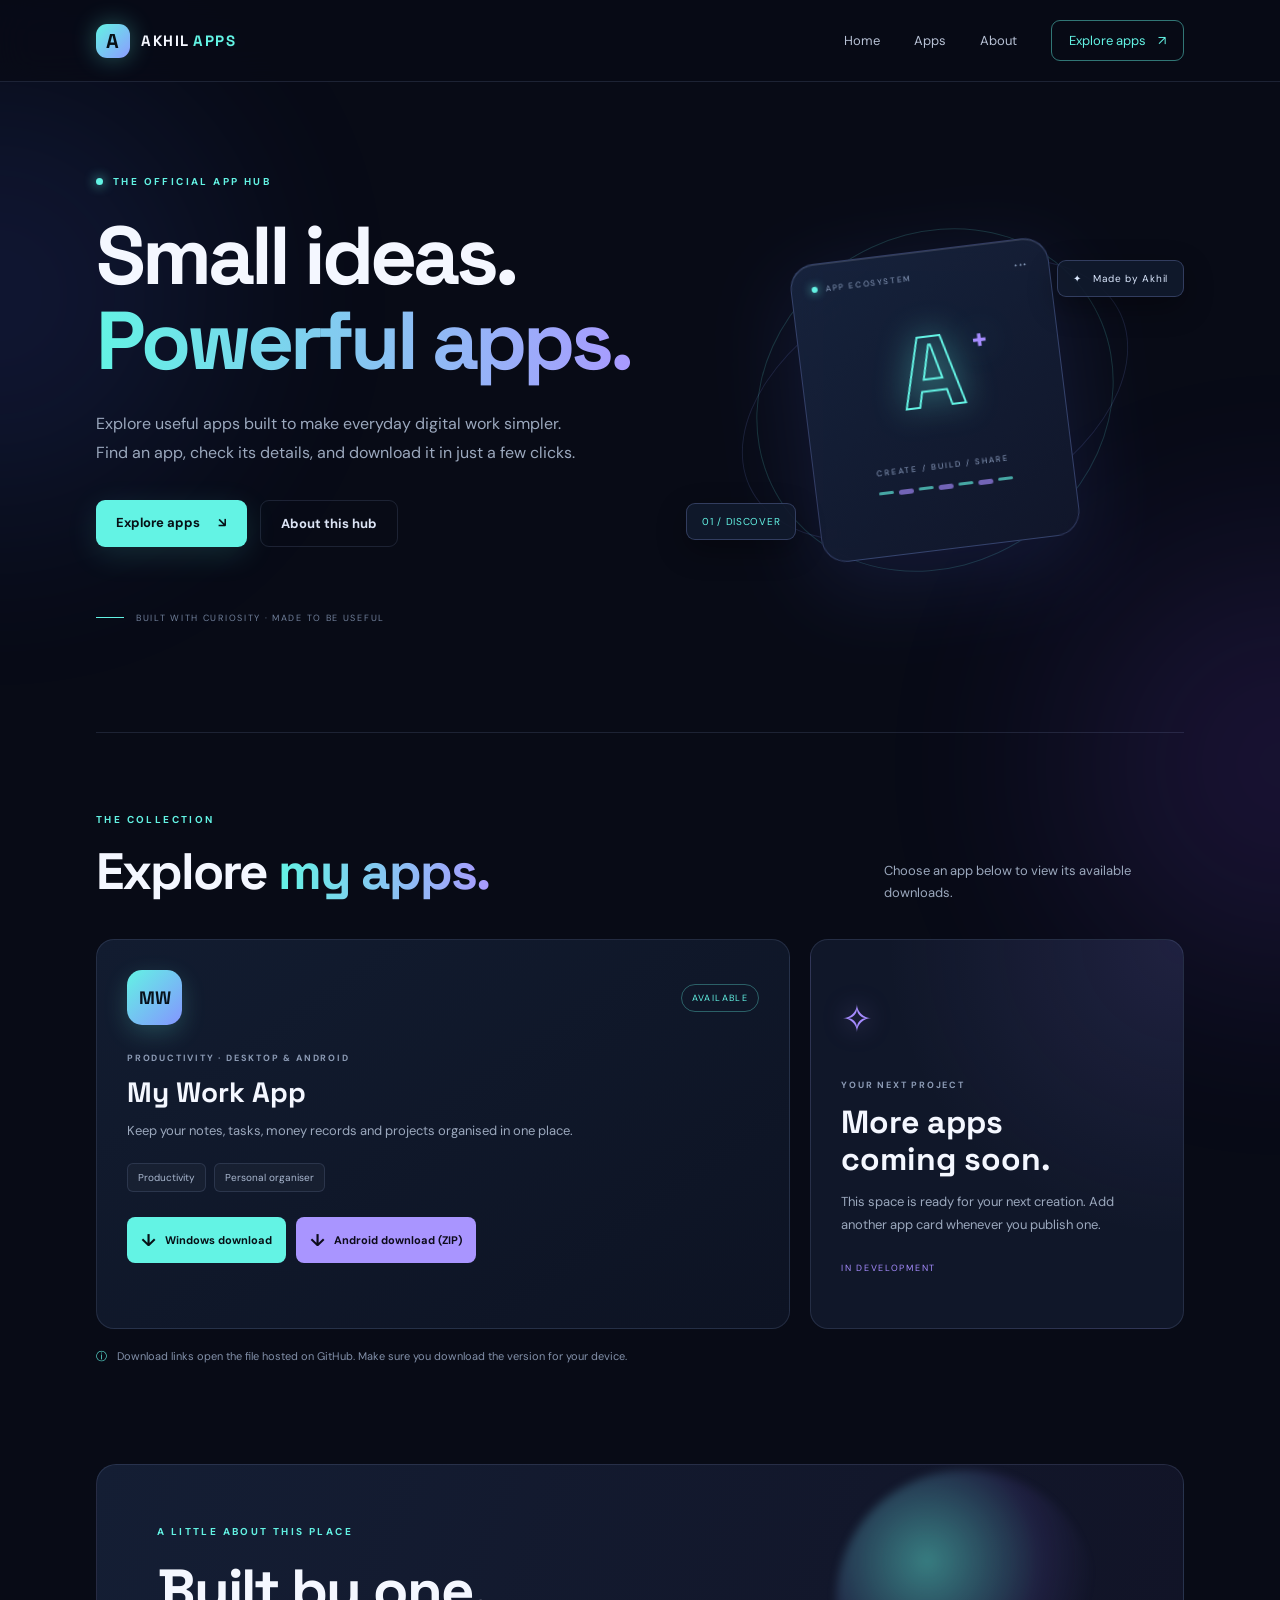
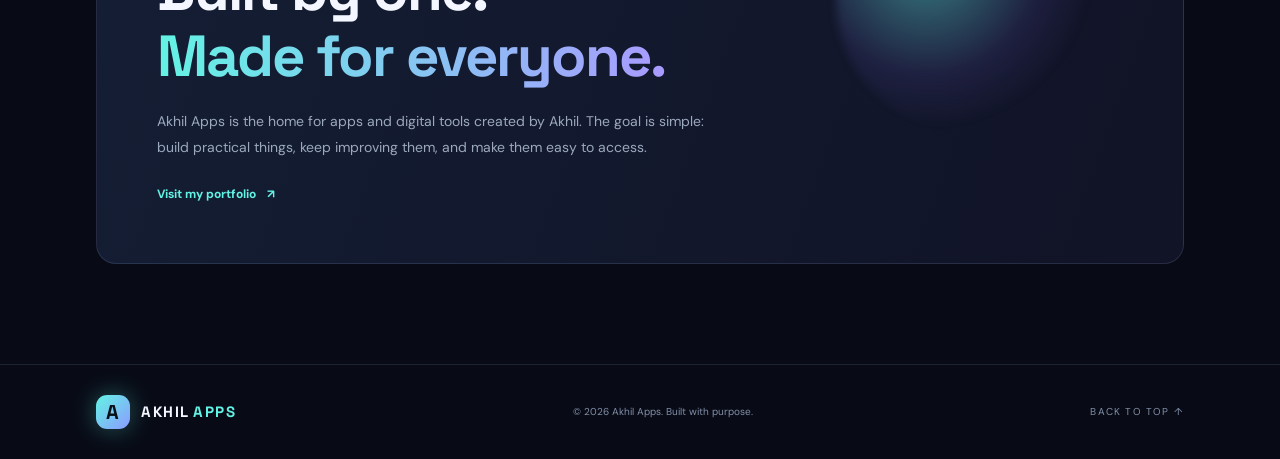
==== commit f75d4929: "Add files via upload" ====
--- a/index.html
+++ b/index.html
@@ -1,486 +1,114 @@
-<!DOCTYPE html>
-
-<html lang="en">
-
-
-
-<head>
-
-       
-    <meta charset="UTF-8">
-
-       
-    <meta name="viewport" content="width=device-width, initial-scale=1.0">
-
-
-
-        <title>My Work App | Work Smarter</title>
-
-
-
-       
-    <meta name="description" content="My Work App helps you manage tasks, notes, projects and money in one place.">
-
-
-
-       
-    <link rel="stylesheet" href="style.css">
-
-
-
-       
-    <script src="script.js" defer></script>
-
-</head>
-
-
-
-<body>
-
-
-
-        <!-- Background Effects -->
-
-        <div class="background-glow glow-one"></div>
-
-        <div class="background-glow glow-two"></div>
-
-
-
-        <!-- Navigation -->
-
-        <header class="navbar">
-
-                <a href="#home" class="logo">
-
-                        <span class="logo-icon">M</span>
-
-                        <span>MY WORK<span class="accent"> APP</span></span>
-
-                    </a>
-
-
-
-                <nav class="nav-links">
-
-                        <a href="#home">Home</a>
-
-                        <a href="#features">Features</a>
-
-                        <a href="#download">Download</a>
-
-                    </nav>
-
-
-
-                <a href="#download" class="nav-button">
-
-                        Get App <span>↗</span>
-
-                    </a>
-
-            </header>
-
-
-
-        <!-- Hero Section -->
-
-        <main>
-
-                <section class="hero" id="home">
-
-
-
-                        <div class="hero-content">
-
-
-
-                                <div class="status-badge">
-
-                                        <span class="status-dot"></span>
-
-                                        YOUR PERSONAL WORKSPACE
-
-                                    </div>
-
-
-
-                                <h1>
-
-                                        WORK SMARTER.<br>
-
-                                        <span class="gradient-text">LIVE BETTER.</span>
-
-                                    </h1>
-
-
-
-                                <p class="hero-description">
-
-                                        One powerful app to manage your tasks, notes,
-
-                                        projects and money. Everything you need,
-
-                                        all in one place.
-
-                                    </p>
-
-
-
-                                <div class="hero-buttons">
-
-                                        <a href="#download" class="primary-button">
-
-                                                Explore Downloads <span>→</span>
-
-                                            </a>
-
-
-
-                                        <a href="#features" class="secondary-button">
-
-                                                Discover Features
-
-                                            </a>
-
-                                    </div>
-
-
-
-                                <div class="hero-info">
-
-                                        <span>✦ Simple to use</span>
-
-                                        <span>✦ Multiple platforms</span>
-
-                                        <span>✦ Your workspace</span>
-
-                                    </div>
-
-
-
-                            </div>
-
-
-
-                        <!-- App Preview -->
-
-                        <div class="hero-visual">
-
-                                <div class="orbit orbit-one"></div>
-
-                                <div class="orbit orbit-two"></div>
-
-
-
-                                <div class="app-card">
-
-                                        <div class="app-card-header">
-
-                                                <div class="app-symbol">M</div>
-
-
-
-                                                <div>
-
-                                                        <h3>My Work App</h3>
-
-                                                        <p>Your productivity hub</p>
-
-                                                    </div>
-
-
-
-                                                <span class="live-dot"></span>
-
-                                            </div>
-
-
-
-                                        <div class="app-divider"></div>
-
-
-
-                                        <p class="card-label">YOUR WORKSPACE</p>
-
-
-
-                                        <div class="preview-item">
-
-                                                <span class="preview-icon">✓</span>
-
-                                                <div>
-
-                                                        <h4>Smart Tasks</h4>
-
-                                                        <p>Stay on top of your work</p>
-
-                                                    </div>
-
-                                            </div>
-
-
-
-                                        <div class="preview-item">
-
-                                                <span class="preview-icon">✎</span>
-
-                                                <div>
-
-                                                        <h4>Quick Notes</h4>
-
-                                                        <p>Keep your ideas organized</p>
-
-                                                    </div>
-
-                                            </div>
-
-
-
-                                        <div class="preview-item">
-
-                                                <span class="preview-icon">₹</span>
-
-                                                <div>
-
-                                                        <h4>Money Manager</h4>
-
-                                                        <p>Track income and expenses</p>
-
-                                                    </div>
-
-                                            </div>
-
-
-
-                                        <div class="preview-item">
-
-                                                <span class="preview-icon">▦</span>
-
-                                                <div>
-
-                                                        <h4>Projects</h4>
-
-                                                        <p>Bring your plans to life</p>
-
-                                                    </div>
-
-                                            </div>
-
-
-
-                                        <div class="card-footer">
-
-                                                <span class="status-dot"></span>
-
-                                                ONE APP. MORE POSSIBILITIES.
-
-                                            </div>
-
-                                    </div>
-
-
-
-                            </div>
-
-
-
-                    </section>
-
-
-
-                <!-- Features Section -->
-
-                <section class="features section" id="features">
-
-                        <div class="section-heading">
-
-                                <span class="eyebrow">BUILT FOR YOUR EVERYDAY</span>
-
-                                <h2>Everything in <span class="gradient-text">one place.</span></h2>
-
-                                <p>Tools to keep your everyday work organized.</p>
-
-                            </div>
-
-
-
-                        <div class="features-grid">
-
-
-
-                                <article class="feature-card">
-
-                                        <div class="feature-icon">✓</div>
-
-                                        <h3>Task Manager</h3>
-
-                                        <p>Organize your tasks and keep track of progress.</p>
-
-                                    </article>
-
-
-
-                                <article class="feature-card">
-
-                                        <div class="feature-icon">✎</div>
-
-                                        <h3>Quick Notes</h3>
-
-                                        <p>Save important ideas and information in one place.</p>
-
-                                    </article>
-
-
-
-                                <article class="feature-card">
-
-                                        <div class="feature-icon">₹</div>
-
-                                        <h3>Money Manager</h3>
-
-                                        <p>Keep an eye on your income, expenses and balance.</p>
-
-                                    </article>
-
-
-
-                                <article class="feature-card">
-
-                                        <div class="feature-icon">▦</div>
-
-                                        <h3>Project Manager</h3>
-
-                                        <p>Organize your projects and monitor their status.</p>
-
-                                    </article>
-
-
-
-                            </div>
-
-                    </section>
-
-
-
-                <!-- Download Section -->
-
-                <section class="download-section section" id="download">
-
-                        <div class="section-heading">
-
-                                <span class="eyebrow">YOUR NEXT STEP STARTS HERE</span>
-
-                                <h2>Get <span class="gradient-text">My Work App.</span></h2>
-
-                                <p>Choose your platform and get ready to organize your work.</p>
-
-                            </div>
-
-
-
-                        <div class="download-grid">
-
-
-
-                                <article class="download-card">
-
-                                        <div class="download-icon">▣</div>
-
-                                        <span class="platform-label">DESKTOP VERSION</span>
-
-                                        <h3>For Windows</h3>
-
-                                        <p>Manage your workspace from your Windows computer.</p>
-
-
-
-                                        <a
-                        href="https://github.com/kumarakhil1538-commits/my-work-app-downloads/raw/refs/heads/main/myworkapp-tauri_0.1.0_x64-setup.exe"
-                                                class="download-button" id="windows-download">
-
-                                                Windows Download ↗
-
-                                            </a>
-
-                                        <small>Windows installer • Download directly</small>
-
-
-
-                                    </article>
-
-
-
-                                <article class="download-card">
-
-                                        <div class="download-icon">▯</div>
-
-                                        <span class="platform-label">MOBILE VERSION</span>
-
-                                        <h3>For Android</h3>
-
-                                        <p>Take your productivity tools with you on your phone.</p>
-
-
-
-                                        <a
-                        href="https://github.com/kumarakhil1538-commits/my-work-app-downloads/raw/refs/heads/main/my-work-app-debug-apk.zip"
-                                                class="download-button" id="android-download">
-
-                                                Download APK ↗
-
-                                            </a>
-
-                                        <small>Android APK • Download directly</small>
-
-
-
-                                    </article>
-
-
-
-                            </div>
-
-                    </section>
-
-
-
-            </main>
-
-
-
-        <!-- Footer -->
-
-        <footer class="footer">
-
-                <a href="#home" class="logo">
-
-                        <span class="logo-icon">M</span>
-
-                        <span>MY WORK<span class="accent"> APP</span></span>
-
-                    </a>
-
-
-
-                <p>Designed to make your everyday work simpler.</p>
-
-
-
-                <a href="#home" class="back-top">Back to top ↑</a>
-
-
-
-                <div class="footer-bottom">
-
-                        © <span id="year"></span> My Work App. All rights reserved.
-
-                    </div>
-
-            </footer>
-
-
-
-</body>
-
+<!DOCTYPE html>
+<html lang="en">
+
+<head>
+  <meta charset="UTF-8">
+  <meta name="viewport" content="width=device-width, initial-scale=1.0">
+  <meta name="description" content="Discover and download useful apps created by Akhil.">
+  <meta name="theme-color" content="#080b16">
+  <title>Akhil Apps | Apps made with purpose</title>
+  <link rel="stylesheet" href="style.css">
+  <link rel="preconnect" href="https://fonts.googleapis.com">
+  <link rel="preconnect" href="https://fonts.gstatic.com" crossorigin>
+  <link
+    href="https://fonts.googleapis.com/css2?family=DM+Sans:wght@400;500;600;700&family=Space+Grotesk:wght@400;500;600;700&display=swap"
+    rel="stylesheet">
+</head>
+
+<body>
+  <div class="ambient ambient-one"></div>
+  <div class="ambient ambient-two"></div>
+  <header class="topbar">
+    <a class="brand" href="#home"><span class="brand-mark">A</span><span>AKHIL<span
+          class="brand-accent">APPS</span></span></a>
+    <button class="menu-toggle" id="menuToggle" aria-label="Open navigation" aria-expanded="false">☰</button>
+    <nav id="navLinks">
+      <a href="#home">Home</a><a href="#apps">Apps</a><a href="#about">About</a>
+      <a class="nav-cta" href="#apps">Explore apps <span>↗</span></a>
+    </nav>
+  </header>
+
+  <main>
+    <section class="hero section-wrap" id="home">
+      <div class="hero-copy">
+        <div class="eyebrow"><span class="pulse"></span> THE OFFICIAL APP HUB</div>
+        <h1>Small ideas.<br><span>Powerful apps.</span></h1>
+        <p class="hero-text">Explore useful apps built to make everyday digital work simpler. Find an app, check its
+          details, and download it in just a few clicks.</p>
+        <div class="hero-actions"><a class="button primary" href="#apps">Explore apps <span>↘</span></a><a
+            class="button secondary" href="#about">About this hub</a></div>
+        <div class="hero-note"><span class="note-line"></span> BUILT WITH CURIOSITY · MADE TO BE USEFUL</div>
+      </div>
+      <div class="hero-art" aria-label="Abstract glowing app interface illustration">
+        <div class="orbit orbit-a"></div>
+        <div class="orbit orbit-b"></div>
+        <div class="core-card">
+          <div class="core-top"><span class="tiny-dot"></span><span>APP ECOSYSTEM</span><span
+              class="core-menu">•••</span></div>
+          <div class="core-symbol">A<span>+</span></div>
+          <div class="core-label">CREATE / BUILD / SHARE</div>
+          <div class="core-bars"><i></i><i></i><i></i><i></i><i></i><i></i><i></i></div>
+        </div>
+        <div class="float-chip chip-one">✦ &nbsp; Made by Akhil</div>
+        <div class="float-chip chip-two">01 / DISCOVER</div>
+      </div>
+    </section>
+
+    <section class="apps-section section-wrap" id="apps">
+      <div class="section-heading">
+        <div>
+          <div class="eyebrow">THE COLLECTION</div>
+          <h2>Explore <span>my apps.</span></h2>
+        </div>
+        <p>Choose an app below to view its available downloads.</p>
+      </div>
+      <div class="app-grid" id="appGrid">
+        <article class="app-card featured">
+          <div class="app-card-top">
+            <div class="app-icon">MW</div><span class="app-status">AVAILABLE</span>
+          </div>
+          <div class="app-category">PRODUCTIVITY · DESKTOP & ANDROID</div>
+          <h3>My Work App</h3>
+          <p>Keep your notes, tasks, money records and projects organised in one place.</p>
+          <div class="app-tags"><span>Productivity</span><span>Personal organiser</span></div>
+          <div class="download-area">
+            <a class="download-button"
+              href="https://github.com/kumarakhil1538-commits/my-work-app-downloads/raw/refs/heads/main/myworkapp-tauri_0.1.0_x64-setup.exe"
+              target="_blank" rel="noopener"> <span>↓</span> Windows download</a>
+            <a class="download-button android"
+              href="https://github.com/kumarakhil1538-commits/my-work-app-downloads/raw/refs/heads/main/my-work-app-debug-apk.zip"
+              target="_blank" rel="noopener"><span>↓</span> Android download (ZIP)</a>
+          </div>
+        </article>
+        <article class="app-card coming-card">
+          <div class="coming-icon">✧</div>
+          <div class="app-category">YOUR NEXT PROJECT</div>
+          <h3>More apps<br>coming soon.</h3>
+          <p>This space is ready for your next creation. Add another app card whenever you publish one.</p>
+          <span class="coming-label">IN DEVELOPMENT</span>
+        </article>
+      </div>
+      <p class="download-hint"><span>ⓘ</span> Download links open the file hosted on GitHub. Make sure you download the
+        version for your device.</p>
+    </section>
+
+    <section class="about-section section-wrap" id="about">
+      <div class="about-panel">
+        <div class="about-orb"></div>
+        <div class="eyebrow">A LITTLE ABOUT THIS PLACE</div>
+        <h2>Built by one.<br><span>Made for everyone.</span></h2>
+        <p>Akhil Apps is the home for apps and digital tools created by Akhil. The goal is simple: build practical
+          things, keep improving them, and make them easy to access.</p><a href="https://akhilweb.online/"
+          target="_blank" rel="noopener" class="text-link">Visit my portfolio <span>↗</span></a>
+      </div>
+    </section>
+  </main>
+
+  <footer><a class="brand footer-brand" href="#home"><span class="brand-mark">A</span><span>AKHIL<span
+          class="brand-accent">APPS</span></span></a>
+    <p>© <span id="year"></span> Akhil Apps. Built with purpose.</p><a href="#home" class="back-top">BACK TO TOP ↑</a>
+  </footer>
+  <script src="script.js"></script>
+</body>
+
 </html>
--- a/style.css
+++ b/style.css
@@ -1,1019 +1,72 @@
-
-/* ========================================
-   MY WORK APP — FUTURISTIC UI
-   ======================================== */
-
-@import url('https://fonts.googleapis.com/css2?family=Inter:wght@400;500;600;700;800;900&display=swap');
-
-:root {
-    --bg: #060914;
-    --bg-light: #0c1224;
-    --card: rgba(16, 25, 47, 0.72);
-    --cyan: #00e5ff;
-    --blue: #4776ff;
-    --purple: #a855f7;
-    --white: #f5f8ff;
-    --muted: #9ba9c5;
-    --border: rgba(127, 170, 255, 0.16);
-}
-
-* {
-    margin: 0;
-    padding: 0;
-    box-sizing: border-box;
-}
-
-html {
-    scroll-behavior: smooth;
-    scroll-padding-top: 100px;
-}
-
-body {
-    font-family: 'Inter', sans-serif;
-    background: var(--bg);
-    color: var(--white);
-    overflow-x: hidden;
-    line-height: 1.6;
-    min-height: 100vh;
-    -webkit-font-smoothing: antialiased;
-}
-
-body::before {
-    content: "";
-    position: fixed;
-    inset: 0;
-    z-index: -2;
-    pointer-events: none;
-    background:
-        radial-gradient(ellipse at 15% 15%, rgba(0, 229, 255, 0.08), transparent 40%),
-        radial-gradient(ellipse at 85% 35%, rgba(71, 118, 255, 0.10), transparent 42%),
-        radial-gradient(ellipse at 50% 90%, rgba(168, 85, 247, 0.07), transparent 45%);
-}
-
-a {
-    color: inherit;
-    text-decoration: none;
-}
-
-button,
-a {
-    -webkit-tap-highlight-color: transparent;
-}
-
-::selection {
-    color: #030713;
-    background: var(--cyan);
-}
-
-/* BACKGROUND GLOW */
-
-.background-glow {
-    position: absolute;
-    width: 380px;
-    height: 380px;
-    border-radius: 50%;
-    filter: blur(110px);
-    opacity: 0.17;
-    pointer-events: none;
-    z-index: -1;
-    animation: glowDrift 12s ease-in-out infinite alternate;
-}
-
-.glow-one {
-    background: var(--cyan);
-    top: 150px;
-    left: -250px;
-}
-
-.glow-two {
-    background: var(--purple);
-    top: 550px;
-    right: -250px;
-    animation-delay: -5s;
-}
-
-@keyframes glowDrift {
-    from {
-        transform: translate3d(0, 0, 0) scale(0.9);
-    }
-
-    to {
-        transform: translate3d(60px, -35px, 0) scale(1.15);
-    }
-}
-
-/* NAVIGATION */
-
-.navbar {
-    width: min(1180px, calc(100% - 64px));
-    min-height: 84px;
-    margin: 0 auto;
-    display: flex;
-    align-items: center;
-    justify-content: space-between;
-    gap: 28px;
-    border-bottom: 1px solid var(--border);
-    position: relative;
-    z-index: 10;
-}
-
-.logo {
-    display: inline-flex;
-    align-items: center;
-    gap: 11px;
-    font-size: 15px;
-    font-weight: 800;
-    letter-spacing: 1.3px;
-    white-space: nowrap;
-}
-
-.logo-icon,
-.app-symbol {
-    width: 39px;
-    height: 39px;
-    display: grid;
-    place-items: center;
-    border-radius: 12px;
-    color: #04111b;
-    background: linear-gradient(135deg, var(--cyan), #6f9dff);
-    box-shadow: 0 0 24px rgba(0, 229, 255, 0.25);
-    font-weight: 900;
-    font-size: 22px;
-}
-
-.accent {
-    color: var(--cyan);
-}
-
-.nav-links {
-    display: flex;
-    align-items: center;
-    gap: 35px;
-}
-
-.nav-links a {
-    font-size: 13px;
-    font-weight: 500;
-    color: var(--muted);
-    transition: color 0.3s ease;
-}
-
-.nav-links a:hover {
-    color: var(--cyan);
-}
-
-.nav-button {
-    padding: 10px 18px;
-    border: 1px solid rgba(0, 229, 255, 0.45);
-    border-radius: 10px;
-    color: var(--cyan);
-    font-size: 13px;
-    font-weight: 700;
-    transition:
-        background 0.3s ease,
-        color 0.3s ease,
-        box-shadow 0.3s ease,
-        transform 0.3s ease;
-}
-
-.nav-button span {
-    margin-left: 7px;
-}
-
-.nav-button:hover {
-    background: var(--cyan);
-    color: #04111b;
-    box-shadow: 0 0 25px rgba(0, 229, 255, 0.25);
-    transform: translateY(-2px);
-}
-
-/* HERO SECTION */
-
-.hero {
-    width: min(1180px, calc(100% - 64px));
-    min-height: 650px;
-    margin: 0 auto;
-    padding: 85px 0 100px;
-    display: grid;
-    grid-template-columns: 1.1fr 0.9fr;
-    align-items: center;
-    gap: 55px;
-}
-
-.hero-content {
-    position: relative;
-    z-index: 1;
-    animation: enterLeft 0.9s ease both;
-}
-
-.status-badge {
-    display: inline-flex;
-    align-items: center;
-    gap: 10px;
-    padding: 9px 14px;
-    border: 1px solid rgba(0, 229, 255, 0.22);
-    border-radius: 50px;
-    background: rgba(0, 229, 255, 0.055);
-    color: #b9f7ff;
-    font-size: 10px;
-    font-weight: 700;
-    letter-spacing: 1.5px;
-    margin-bottom: 28px;
-}
-
-.status-dot,
-.live-dot {
-    display: inline-block;
-    width: 7px;
-    height: 7px;
-    border-radius: 50%;
-    background: #38f7b5;
-    box-shadow: 0 0 12px rgba(56, 247, 181, 0.7);
-    flex-shrink: 0;
-}
-
-.status-dot {
-    animation: pulseDot 2s ease-in-out infinite;
-}
-
-@keyframes pulseDot {
-    50% {
-        opacity: 0.45;
-        box-shadow: 0 0 3px rgba(56, 247, 181, 0.3);
-    }
-}
-
-.hero h1 {
-    font-size: clamp(43px, 5.4vw, 74px);
-    line-height: 1.09;
-    letter-spacing: -3.5px;
-    font-weight: 900;
-}
-
-.gradient-text {
-    color: transparent;
-    background: linear-gradient(
-        100deg,
-        #00e5ff 0%,
-        #62a0ff 48%,
-        #b77bff 100%
-    );
-    background-clip: text;
-    -webkit-background-clip: text;
-    background-size: 200% auto;
-    animation: gradientFlow 6s ease-in-out infinite alternate;
-}
-
-@keyframes gradientFlow {
-    from {
-        background-position: 0% center;
-    }
-
-    to {
-        background-position: 100% center;
-    }
-}
-
-.hero-description {
-    max-width: 480px;
-    margin-top: 24px;
-    color: var(--muted);
-    font-size: 15px;
-    line-height: 1.9;
-}
-
-.hero-buttons {
-    display: flex;
-    flex-wrap: wrap;
-    gap: 14px;
-    margin-top: 32px;
-}
-
-.primary-button,
-.secondary-button {
-    min-height: 49px;
-    padding: 13px 20px;
-    display: inline-flex;
-    align-items: center;
-    justify-content: center;
-    gap: 12px;
-    border-radius: 10px;
-    font-size: 12px;
-    font-weight: 700;
-    transition:
-        transform 0.3s ease,
-        box-shadow 0.3s ease,
-        border-color 0.3s ease,
-        background 0.3s ease;
-}
-
-.primary-button {
-    color: #04111b;
-    background: linear-gradient(110deg, var(--cyan), #78a8ff);
-    box-shadow: 0 0 25px rgba(0, 229, 255, 0.16);
-}
-
-.primary-button:hover {
-    transform: translateY(-4px);
-    box-shadow: 0 0 35px rgba(0, 229, 255, 0.35);
-}
-
-.primary-button span {
-    font-size: 18px;
-}
-
-.secondary-button {
-    color: var(--white);
-    border: 1px solid var(--border);
-    background: rgba(255, 255, 255, 0.025);
-}
-
-.secondary-button:hover {
-    border-color: var(--cyan);
-    background: rgba(0, 229, 255, 0.06);
-    transform: translateY(-3px);
-}
-
-.hero-info {
-    display: flex;
-    flex-wrap: wrap;
-    gap: 18px;
-    margin-top: 30px;
-    color: #8fa0bd;
-    font-size: 10px;
-}
-
-/* APP PREVIEW */
-
-.hero-visual {
-    min-height: 440px;
-    display: grid;
-    place-items: center;
-    position: relative;
-    isolation: isolate;
-    animation: enterRight 1s ease both;
-}
-
-.hero-visual::before {
-    content: "";
-    position: absolute;
-    width: 290px;
-    height: 290px;
-    border-radius: 50%;
-    background: var(--blue);
-    opacity: 0.16;
-    filter: blur(100px);
-    z-index: -1;
-}
-
-.orbit {
-    position: absolute;
-    width: 370px;
-    height: 370px;
-    border: 1px solid rgba(0, 229, 255, 0.12);
-    border-radius: 50%;
-    pointer-events: none;
-}
-
-.orbit-one {
-    animation: rotateOrbit 24s linear infinite;
-}
-
-.orbit-two {
-    width: 300px;
-    height: 420px;
-    border-color: rgba(145, 111, 255, 0.15);
-    transform: rotate(35deg);
-    animation: rotateOrbit 30s linear infinite reverse;
-}
-
-@keyframes rotateOrbit {
-    to {
-        transform: rotate(360deg);
-    }
-}
-
-.app-card {
-    width: min(100%, 380px);
-    padding: 25px;
-    border: 1px solid rgba(125, 190, 255, 0.24);
-    border-radius: 23px;
-    background: linear-gradient(
-        145deg,
-        rgba(21, 33, 60, 0.94),
-        rgba(8, 14, 29, 0.92)
-    );
-    box-shadow:
-        0 25px 80px rgba(0, 0, 0, 0.35),
-        0 0 50px rgba(0, 229, 255, 0.07),
-        inset 0 1px rgba(255, 255, 255, 0.07);
-    backdrop-filter: blur(20px);
-    -webkit-backdrop-filter: blur(20px);
-    animation: floatCard 5s ease-in-out infinite;
-}
-
-@keyframes floatCard {
-    0%, 100% {
-        transform: translateY(0);
-    }
-
-    50% {
-        transform: translateY(-10px);
-    }
-}
-
-.app-card-header {
-    display: flex;
-    align-items: center;
-    gap: 12px;
-}
-
-.app-card-header h3 {
-    font-size: 14px;
-    font-weight: 700;
-}
-
-.app-card-header p {
-    color: var(--muted);
-    font-size: 10px;
-}
-
-.app-card-header .live-dot {
-    margin-left: auto;
-}
-
-.app-divider {
-    height: 1px;
-    background: var(--border);
-    margin: 23px 0;
-}
-
-.card-label {
-    color: #7f92b5;
-    font-size: 9px;
-    font-weight: 700;
-    letter-spacing: 1.8px;
-    margin-bottom: 14px;
-}
-
-.preview-item {
-    display: flex;
-    align-items: center;
-    gap: 13px;
-    padding: 13px 11px;
-    margin-top: 7px;
-    border: 1px solid transparent;
-    border-radius: 12px;
-    background: rgba(255, 255, 255, 0.025);
-    transition:
-        background 0.3s ease,
-        border-color 0.3s ease,
-        transform 0.3s ease;
-}
-
-.preview-item:hover {
-    background: rgba(0, 229, 255, 0.055);
-    border-color: rgba(0, 229, 255, 0.22);
-    transform: translateX(5px);
-}
-
-.preview-icon {
-    width: 37px;
-    height: 37px;
-    display: grid;
-    place-items: center;
-    flex-shrink: 0;
-    border-radius: 10px;
-    color: var(--cyan);
-    background: rgba(0, 229, 255, 0.09);
-    font-size: 18px;
-}
-
-.preview-item h4 {
-    font-size: 12px;
-    font-weight: 600;
-}
-
-.preview-item p {
-    color: var(--muted);
-    font-size: 10px;
-    margin-top: 2px;
-}
-
-.card-footer {
-    display: flex;
-    align-items: center;
-    gap: 9px;
-    margin-top: 22px;
-    padding-top: 16px;
-    border-top: 1px solid var(--border);
-    color: #8192b2;
-    font-size: 8px;
-    font-weight: 700;
-    letter-spacing: 1.2px;
-}
-
-/* SHARED SECTION */
-
-.section {
-    width: min(1180px, calc(100% - 64px));
-    margin: 0 auto;
-    padding: 95px 0;
-}
-
-.section-heading {
-    max-width: 680px;
-    margin: 0 auto 48px;
-    text-align: center;
-}
-
-.eyebrow {
-    color: var(--cyan);
-    font-size: 10px;
-    font-weight: 800;
-    letter-spacing: 2px;
-}
-
-.section-heading h2 {
-    margin-top: 15px;
-    font-size: clamp(30px, 4vw, 46px);
-    font-weight: 800;
-    letter-spacing: -1.5px;
-    line-height: 1.2;
-}
-
-.section-heading p {
-    margin-top: 14px;
-    color: var(--muted);
-    font-size: 13px;
-}
-
-/* FEATURE CARDS */
-
-.features-grid {
-    display: grid;
-    grid-template-columns: repeat(4, minmax(0, 1fr));
-    gap: 18px;
-}
-
-.feature-card {
-    min-height: 205px;
-    padding: 25px 21px;
-    position: relative;
-    overflow: hidden;
-    border: 1px solid var(--border);
-    border-radius: 17px;
-    background: linear-gradient(
-        145deg,
-        rgba(19, 30, 53, 0.8),
-        rgba(9, 15, 29, 0.8)
-    );
-    transition:
-        transform 0.35s ease,
-        border-color 0.35s ease,
-        box-shadow 0.35s ease;
-}
-
-.feature-card::after {
-    content: "";
-    position: absolute;
-    width: 120px;
-    height: 120px;
-    right: -60px;
-    top: -60px;
-    border-radius: 50%;
-    background: var(--cyan);
-    opacity: 0;
-    filter: blur(55px);
-    transition: opacity 0.35s ease;
-    pointer-events: none;
-}
-
-.feature-card:hover {
-    transform: translateY(-8px);
-    border-color: rgba(0, 229, 255, 0.4);
-    box-shadow: 0 15px 45px rgba(0, 0, 0, 0.2);
-}
-
-.feature-card:hover::after {
-    opacity: 0.23;
-}
-
-.feature-icon {
-    width: 45px;
-    height: 45px;
-    display: grid;
-    place-items: center;
-    border: 1px solid rgba(0, 229, 255, 0.18);
-    border-radius: 13px;
-    color: var(--cyan);
-    background: rgba(0, 229, 255, 0.07);
-    font-size: 22px;
-    margin-bottom: 23px;
-}
-
-.feature-card h3 {
-    font-size: 14px;
-    font-weight: 700;
-}
-
-.feature-card p {
-    margin-top: 9px;
-    color: var(--muted);
-    font-size: 11px;
-    line-height: 1.8;
-}
-
-/* DOWNLOAD SECTION */
-
-.download-section {
-    padding-top: 80px;
-    padding-bottom: 110px;
-}
-
-.download-grid {
-    max-width: 820px;
-    margin: 0 auto;
-    display: grid;
-    grid-template-columns: repeat(2, minmax(0, 1fr));
-    gap: 22px;
-}
-
-.download-card {
-    padding: 32px 27px;
-    position: relative;
-    overflow: hidden;
-    border: 1px solid var(--border);
-    border-radius: 20px;
-    background: linear-gradient(
-        145deg,
-        rgba(19, 31, 56, 0.84),
-        rgba(8, 14, 28, 0.95)
-    );
-    transition:
-        transform 0.35s ease,
-        border-color 0.35s ease,
-        box-shadow 0.35s ease;
-}
-
-.download-card:hover {
-    transform: translateY(-7px);
-    border-color: rgba(0, 229, 255, 0.4);
-    box-shadow: 0 20px 50px rgba(0, 0, 0, 0.25);
-}
-
-.download-icon {
-    width: 53px;
-    height: 53px;
-    display: grid;
-    place-items: center;
-    border-radius: 15px;
-    color: var(--cyan);
-    background: rgba(0, 229, 255, 0.09);
-    border: 1px solid rgba(0, 229, 255, 0.15);
-    font-size: 27px;
-    margin-bottom: 24px;
-}
-
-.platform-label {
-    color: var(--cyan);
-    font-size: 9px;
-    font-weight: 800;
-    letter-spacing: 1.6px;
-}
-
-.download-card h3 {
-    margin-top: 8px;
-    font-size: 25px;
-    letter-spacing: -0.7px;
-}
-
-.download-card p {
-    min-height: 50px;
-    margin-top: 11px;
-    color: var(--muted);
-    font-size: 12px;
-    line-height: 1.8;
-}
-
-.download-button {
-    display: flex;
-    align-items: center;
-    justify-content: center;
-    width: 100%;
-    min-height: 47px;
-    margin-top: 22px;
-    padding: 12px 15px;
-    border: 1px solid rgba(0, 229, 255, 0.4);
-    border-radius: 10px;
-    color: var(--cyan);
-    background: rgba(0, 229, 255, 0.055);
-    font-size: 12px;
-    font-weight: 700;
-    transition:
-        color 0.3s ease,
-        background 0.3s ease,
-        box-shadow 0.3s ease;
-}
-
-.download-button:hover {
-    color: #04111b;
-    background: var(--cyan);
-    box-shadow: 0 0 27px rgba(0, 229, 255, 0.2);
-}
-
-.download-card small {
-    display: block;
-    margin-top: 13px;
-    color: #71809c;
-    font-size: 10px;
-    text-align: center;
-}
-
-/* FOOTER */
-
-.footer {
-    width: min(1180px, calc(100% - 64px));
-    margin: 0 auto;
-    padding: 35px 0 22px;
-    display: flex;
-    flex-wrap: wrap;
-    align-items: center;
-    gap: 20px;
-    border-top: 1px solid var(--border);
-}
-
-.footer > p {
-    flex: 1;
-    color: var(--muted);
-    font-size: 11px;
-}
-
-.back-top {
-    color: var(--cyan);
-    font-size: 11px;
-    font-weight: 600;
-    transition: opacity 0.3s ease;
-}
-
-.back-top:hover {
-    opacity: 0.7;
-}
-
-.footer-bottom {
-    width: 100%;
-    padding-top: 20px;
-    margin-top: 8px;
-    border-top: 1px solid var(--border);
-    color: #657590;
-    font-size: 10px;
-    text-align: center;
-}
-
-/* ENTRANCE ANIMATIONS */
-
-@keyframes enterLeft {
-    from {
-        opacity: 0;
-        transform: translateX(-25px);
-    }
-
-    to {
-        opacity: 1;
-        transform: translateX(0);
-    }
-}
-
-@keyframes enterRight {
-    from {
-        opacity: 0;
-        transform: translateX(25px);
-    }
-
-    to {
-        opacity: 1;
-        transform: translateX(0);
-    }
-}
-
-/* TABLET */
-
-@media (max-width: 950px) {
-    .navbar,
-    .hero,
-    .section,
-    .footer {
-        width: min(100% - 40px, 760px);
-    }
-
-    .hero {
-        grid-template-columns: 1fr;
-        gap: 45px;
-        padding-top: 70px;
-    }
-
-    .hero-content {
-        text-align: center;
-    }
-
-    .hero-description {
-        margin-left: auto;
-        margin-right: auto;
-    }
-
-    .hero-buttons,
-    .hero-info {
-        justify-content: center;
-    }
-
-    .hero-visual {
-        min-height: 440px;
-    }
-
-    .features-grid {
-        grid-template-columns: repeat(2, minmax(0, 1fr));
-    }
-}
-
-/* MOBILE */
-
-@media (max-width: 600px) {
-    .navbar,
-    .hero,
-    .section,
-    .footer {
-        width: calc(100% - 32px);
-    }
-
-    .navbar {
-        min-height: 72px;
-        gap: 12px;
-    }
-
-    .logo {
-        gap: 8px;
-        font-size: 11px;
-        letter-spacing: 0.6px;
-    }
-
-    .logo-icon {
-        width: 33px;
-        height: 33px;
-        border-radius: 10px;
-        font-size: 18px;
-    }
-
-    .nav-links {
-        display: none;
-    }
-
-    .nav-button {
-        padding: 9px 12px;
-        font-size: 11px;
-    }
-
-    .hero {
-        padding-top: 62px;
-        padding-bottom: 50px;
-        gap: 30px;
-    }
-
-    .status-badge {
-        margin-bottom: 22px;
-        padding: 8px 11px;
-        font-size: 8px;
-        letter-spacing: 1px;
-    }
-
-    .hero h1 {
-        font-size: clamp(38px, 10vw, 55px);
-        letter-spacing: -2px;
-    }
-
-    .hero-description {
-        margin-top: 19px;
-        font-size: 13px;
-        line-height: 1.8;
-    }
-
-    .hero-buttons {
-        flex-direction: column;
-        gap: 12px;
-        margin-top: 25px;
-    }
-
-    .primary-button,
-    .secondary-button {
-        width: 100%;
-        min-height: 48px;
-    }
-
-    .hero-info {
-        gap: 10px 14px;
-        font-size: 9px;
-    }
-
-    .hero-visual {
-        min-height: 390px;
-    }
-
-    .orbit {
-        width: 290px;
-        height: 290px;
-    }
-
-    .orbit-two {
-        width: 240px;
-        height: 340px;
-    }
-
-    .app-card {
-        padding: 20px 17px;
-        border-radius: 18px;
-    }
-
-    .section {
-        padding: 65px 0;
-    }
-
-    .section-heading {
-        margin-bottom: 30px;
-    }
-
-    .section-heading h2 {
-        font-size: 31px;
-        letter-spacing: -1px;
-    }
-
-    .section-heading p {
-        font-size: 12px;
-    }
-
-    .features-grid {
-        gap: 12px;
-    }
-
-    .feature-card {
-        min-height: 190px;
-        padding: 18px 14px;
-    }
-
-    .feature-icon {
-        width: 39px;
-        height: 39px;
-        margin-bottom: 17px;
-    }
-
-    .feature-card h3 {
-        font-size: 12px;
-    }
-
-    .feature-card p {
-        font-size: 10px;
-    }
-
-    .download-grid {
-        grid-template-columns: 1fr;
-        gap: 16px;
-    }
-
-    .download-card {
-        padding: 25px 21px;
-    }
-
-    .download-card p {
-        min-height: auto;
-    }
-
-    .footer {
-        justify-content: center;
-        text-align: center;
-        gap: 15px;
-    }
-
-    .footer > p {
-        flex-basis: 100%;
-        order: 2;
-    }
-
-    .back-top {
-        order: 3;
-    }
-
-    .footer-bottom {
-        order: 4;
-    }
-}
-
-/* ACCESSIBILITY: REDUCE MOTION */
-
-@media (prefers-reduced-motion: reduce) {
-    *,
-    *::before,
-    *::after {
-        scroll-behavior: auto !important;
-        animation-duration: 0.01ms !important;
-        animation-iteration-count: 1 !important;
-        transition-duration: 0.01ms !important;
-    }
-}
+*{margin:0;padding:0;box-sizing:border-box}
+:root{--bg:#080b16;--panel:#101729;--text:#f4f7ff;--muted:#9ba8bd;--cyan:#63f3e4;--purple:#a68cff;--line:rgba(177,199,255,.13)}
+html{scroll-behavior:smooth;scroll-padding-top:90px}
+body{font-family:'DM Sans',sans-serif;background:var(--bg);color:var(--text);overflow-x:hidden}
+a{color:inherit;text-decoration:none}
+.ambient{position:fixed;width:430px;height:430px;border-radius:50%;filter:blur(110px);opacity:.13;pointer-events:none;z-index:-1}
+.ambient-one{background:#4a6dff;top:80px;left:-220px}.ambient-two{background:#8d4dff;right:-220px;top:550px}
+.topbar{height:82px;display:flex;align-items:center;justify-content:space-between;padding:0 7.5%;border-bottom:1px solid var(--line);background:rgba(8,11,22,.78);backdrop-filter:blur(18px);position:sticky;top:0;z-index:20}
+.brand{display:flex;align-items:center;gap:11px;font-family:'Space Grotesk',sans-serif;font-weight:700;letter-spacing:1.6px;font-size:15px}
+.brand-mark{width:34px;height:34px;border-radius:11px;display:grid;place-items:center;color:#071016;background:linear-gradient(135deg,var(--cyan),#8c9bff);font-size:20px;box-shadow:0 0 25px #63f3e455}
+.brand-accent{color:var(--cyan);margin-left:3px}
+nav{display:flex;align-items:center;gap:34px;color:#b7c1d4;font-size:13px}
+nav a:hover,.text-link:hover{color:var(--cyan)}
+.nav-cta{padding:11px 17px;border:1px solid #63f3e477;border-radius:9px;color:var(--cyan)}
+.nav-cta span{margin-left:9px}.menu-toggle{display:none;background:none;color:white;border:0;font-size:25px}
+.section-wrap{width:min(1120px,85%);margin:auto}
+.hero{min-height:650px;display:grid;grid-template-columns:1.05fr .95fr;align-items:center;gap:40px;padding-top:60px;padding-bottom:75px}
+.eyebrow{font-size:10px;letter-spacing:2.4px;color:var(--cyan);font-weight:700;display:flex;align-items:center;gap:10px}
+.pulse{width:7px;height:7px;border-radius:50%;background:var(--cyan);box-shadow:0 0 12px var(--cyan)}
+h1,h2,h3{font-family:'Space Grotesk',sans-serif}
+h1{font-size:clamp(52px,6.5vw,82px);line-height:1.04;letter-spacing:-4px;margin:25px 0}
+h1 span,h2 span{background:linear-gradient(90deg,var(--cyan),#a99aff);-webkit-background-clip:text;background-clip:text;color:transparent}
+.hero-text{max-width:490px;color:var(--muted);font-size:16px;line-height:1.85}
+.hero-actions{display:flex;gap:13px;margin-top:32px;flex-wrap:wrap}
+.button{padding:14px 20px;border-radius:9px;font-size:13px;font-weight:700;transition:.25s}
+.primary{background:var(--cyan);color:#071016;box-shadow:0 8px 30px #63f3e422}.primary:hover{transform:translateY(-3px);box-shadow:0 12px 35px #63f3e455}
+.primary span{margin-left:15px}.secondary{border:1px solid var(--line);color:#dce4f5}.secondary:hover{border-color:var(--cyan);color:var(--cyan)}
+.hero-note{font-size:9px;letter-spacing:1.7px;color:#71809b;margin-top:65px;display:flex;align-items:center;gap:12px}.note-line{width:28px;height:1px;background:var(--cyan)}
+.hero-art{height:430px;display:grid;place-items:center;position:relative}
+.orbit{position:absolute;border:1px solid #8b9fff25;border-radius:50%;transform:rotate(-25deg)}
+.orbit-a{width:410px;height:250px;animation:spin 18s linear infinite}.orbit-b{width:330px;height:370px;transform:rotate(55deg);border-color:#63f3e42b;animation:spin 24s linear infinite reverse}
+@keyframes spin{to{transform:rotate(335deg)}}
+.core-card{width:260px;height:300px;border:1px solid #8da6ff44;border-radius:25px;background:linear-gradient(145deg,#172541dd,#11162be8);box-shadow:0 25px 90px #596bff25,inset 0 1px #ffffff20;backdrop-filter:blur(15px);padding:20px;transform:rotate(-7deg);animation:float 5s ease-in-out infinite}
+@keyframes float{50%{transform:translateY(-13px) rotate(-4deg)}}
+.core-top{display:flex;align-items:center;gap:8px;color:#8fa2c2;font-size:8px;letter-spacing:1.6px}.tiny-dot{width:6px;height:6px;border-radius:50%;background:var(--cyan);box-shadow:0 0 10px var(--cyan)}.core-menu{margin-left:auto}
+.core-symbol{height:180px;display:grid;place-items:center;font-family:'Space Grotesk';font-size:100px;font-weight:700;color:transparent;-webkit-text-stroke:2px var(--cyan);text-shadow:0 0 35px #63f3e477;position:relative}
+.core-symbol span{font-size:30px;color:var(--purple);-webkit-text-stroke:0;position:absolute;top:45px;right:48px}
+.core-label{text-align:center;color:#91a5c7;font-size:8px;letter-spacing:2px}.core-bars{display:flex;justify-content:center;gap:5px;margin-top:14px}.core-bars i{height:3px;width:15px;border-radius:5px;background:var(--cyan);opacity:.65}.core-bars i:nth-child(2n){background:var(--purple);height:5px}
+.float-chip{position:absolute;padding:11px 15px;border:1px solid #9ab0ff40;border-radius:9px;background:#111a2ce8;color:#dce9ff;font-size:10px;letter-spacing:.7px;box-shadow:0 10px 30px #0005}.chip-one{top:75px;right:0}.chip-two{bottom:75px;left:0;color:var(--cyan)}
+.apps-section{padding:80px 0 100px;border-top:1px solid var(--line)}
+.section-heading{display:flex;justify-content:space-between;align-items:end;margin-bottom:35px;gap:20px}
+h2{font-size:clamp(36px,4vw,52px);letter-spacing:-2px;margin-top:13px}
+.section-heading>p{max-width:300px;color:var(--muted);font-size:13px;line-height:1.7}
+.app-grid{display:grid;grid-template-columns:1.3fr .7fr;gap:20px}
+.app-card{padding:30px;border:1px solid var(--line);border-radius:18px;background:linear-gradient(145deg,#121c30,#0d1323);position:relative;overflow:hidden;transition:.3s}
+.app-card:hover{transform:translateY(-5px);border-color:#63f3e466;box-shadow:0 20px 50px #0003}
+.app-card-top{display:flex;justify-content:space-between;align-items:center;margin-bottom:27px}
+.app-icon{width:55px;height:55px;border-radius:15px;display:grid;place-items:center;background:linear-gradient(135deg,#63f3e4,#8495ff);color:#08121b;font-family:'Space Grotesk';font-weight:700;font-size:18px;box-shadow:0 8px 25px #63f3e433}
+.app-status{font-size:9px;letter-spacing:1.4px;color:var(--cyan);border:1px solid #63f3e455;padding:7px 10px;border-radius:20px}
+.app-category{font-size:9px;letter-spacing:1.8px;color:#8c9bb5;font-weight:700}
+.app-card h3{font-size:28px;margin:10px 0}
+.app-card>p{color:var(--muted);font-size:13px;line-height:1.75;max-width:500px}
+.app-tags{display:flex;gap:8px;margin:20px 0 25px;flex-wrap:wrap}.app-tags span{font-size:10px;color:#aab8d0;padding:7px 10px;background:#ffffff08;border:1px solid var(--line);border-radius:6px}
+.download-area{display:flex;gap:10px;flex-wrap:wrap}
+.download-button{display:inline-flex;align-items:center;gap:9px;padding:12px 14px;border-radius:8px;background:var(--cyan);color:#071016;font-size:11px;font-weight:700;transition:.2s}
+.download-button:hover{transform:translateY(-2px);box-shadow:0 8px 25px #63f3e433}.download-button span{font-size:17px}
+.download-button.android{background:#a995ff;color:#0d0b1b}
+.coming-card{display:flex;flex-direction:column;justify-content:center;min-height:390px;background:radial-gradient(circle at 100% 0%,#6c55b52a,transparent 55%),#101729}
+.coming-icon{font-size:38px;color:var(--purple);margin-bottom:35px;text-shadow:0 0 25px #a68cff99}
+.coming-card h3{font-size:32px;line-height:1.15;margin:13px 0}.coming-card>p{margin-bottom:25px}
+.coming-label{font-size:9px;letter-spacing:1.7px;color:var(--purple)}
+.download-hint{font-size:11px;color:#8290a9;margin-top:20px}.download-hint span{color:var(--cyan);margin-right:7px}
+.about-section{padding-bottom:100px}
+.about-panel{position:relative;overflow:hidden;padding:60px;border:1px solid var(--line);border-radius:20px;background:linear-gradient(110deg,#141e34,#111326)}
+.about-panel h2{font-size:clamp(38px,5vw,58px);line-height:1.13;margin:20px 0}
+.about-panel p{max-width:570px;color:var(--muted);font-size:14px;line-height:1.85}
+.text-link{display:inline-block;margin-top:25px;color:var(--cyan);font-size:12px;font-weight:700}.text-link span{margin-left:8px}
+.about-orb{position:absolute;width:260px;height:260px;border-radius:50%;right:8%;top:5px;background:radial-gradient(circle at 35% 35%,#63f3e477,#7061d322 48%,transparent 70%);filter:blur(4px);pointer-events:none}
+footer{min-height:95px;border-top:1px solid var(--line);padding:25px 7.5%;display:flex;align-items:center;justify-content:space-between;gap:20px}
+footer p,.back-top{font-size:10px;color:#8290a9}.back-top{letter-spacing:1.2px}
+@media(max-width:760px){.topbar{height:70px;padding:0 6%}.menu-toggle{display:block}nav{display:none;position:absolute;top:69px;left:0;right:0;background:#0c1221;padding:22px 6%;border-bottom:1px solid var(--line);flex-direction:column;align-items:flex-start;gap:22px}nav.open{display:flex}.section-wrap{width:88%}.hero{grid-template-columns:1fr;padding-top:75px;gap:10px}.hero-art{height:360px;grid-row:1}.hero-copy{grid-row:2}h1{font-size:58px;letter-spacing:-3px}.hero-note{margin-top:40px}.orbit-a{width:330px;height:210px}.orbit-b{width:270px;height:310px}.chip-one{right:2%}.chip-two{left:1%}.section-heading{display:block}.section-heading>p{margin-top:15px}.app-grid{grid-template-columns:1fr}.coming-card{min-height:300px}.about-panel{padding:38px 27px}.about-orb{right:-90px;top:80px;opacity:.55}footer{padding:25px 6%;flex-wrap:wrap}footer p{order:3;width:100%}}
+@media(max-width:420px){h1{font-size:49px}.hero-art{height:320px}.core-card{transform:scale(.88) rotate(-7deg)}.float-chip{font-size:8px}.app-card{padding:23px}.download-area{flex-direction:column}.download-button{justify-content:center}.about-panel h2{font-size:38px}}
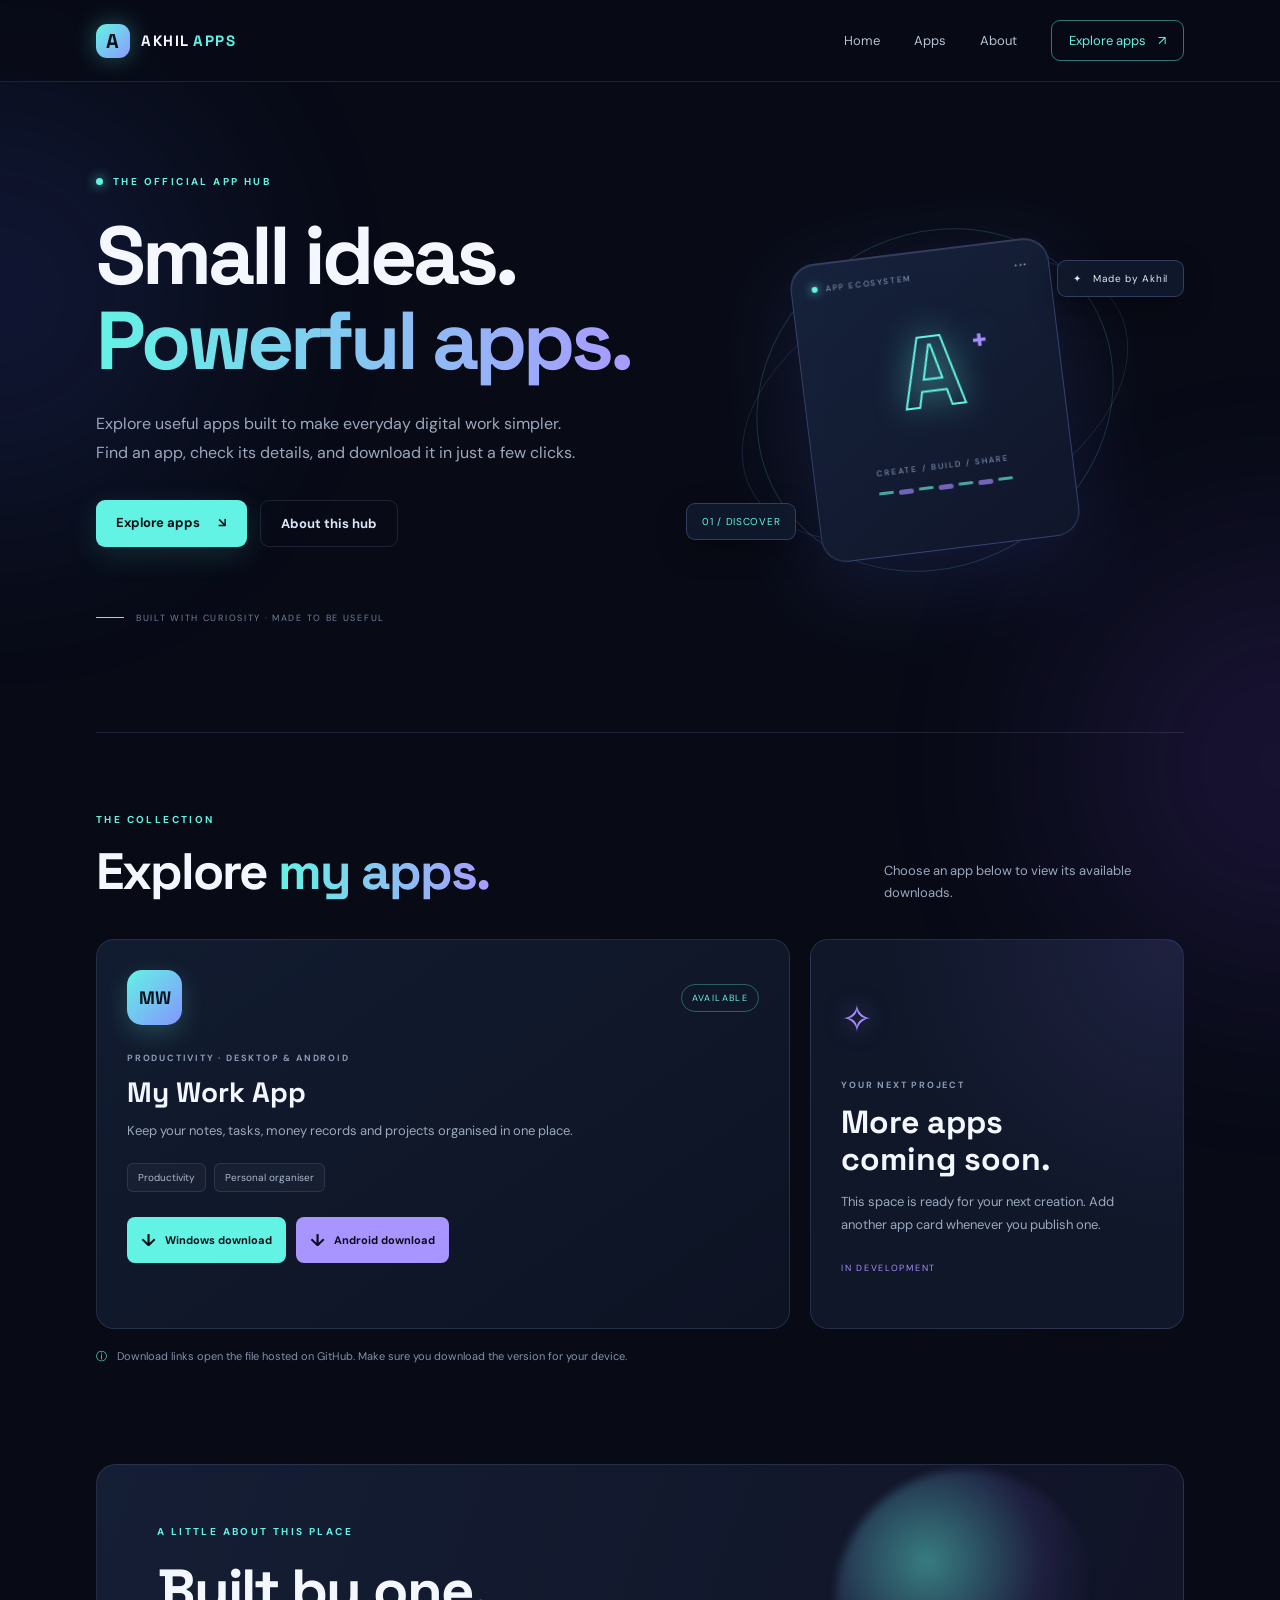
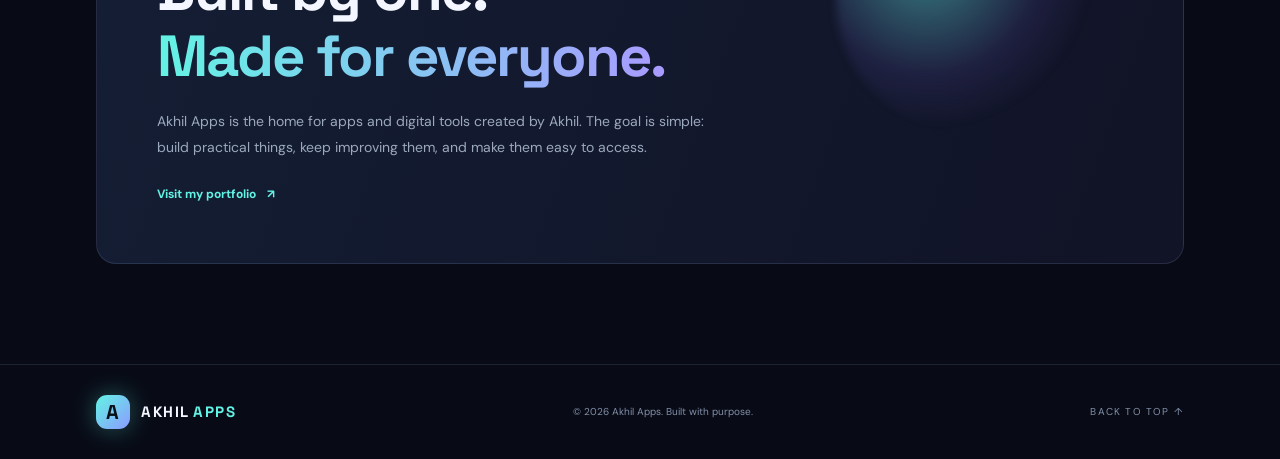
==== commit f715fa77: "Update index.html" ====
--- a/index.html
+++ b/index.html
@@ -76,8 +76,8 @@
               href="https://github.com/kumarakhil1538-commits/my-work-app-downloads/raw/refs/heads/main/myworkapp-tauri_0.1.0_x64-setup.exe"
               target="_blank" rel="noopener"> <span>↓</span> Windows download</a>
             <a class="download-button android"
-              href="https://github.com/kumarakhil1538-commits/my-work-app-downloads/raw/refs/heads/main/my-work-app-debug-apk.zip"
-              target="_blank" rel="noopener"><span>↓</span> Android download (ZIP)</a>
+              href="https://github.com/kumarakhil1538-commits/my-work-app-downloads/raw/refs/heads/main/app-debug%20(4).apk"
+              target="_blank" rel="noopener"><span>↓</span> Android download </a>
           </div>
         </article>
         <article class="app-card coming-card">
@@ -111,4 +111,4 @@
   <script src="script.js"></script>
 </body>
 
-</html>+</html>
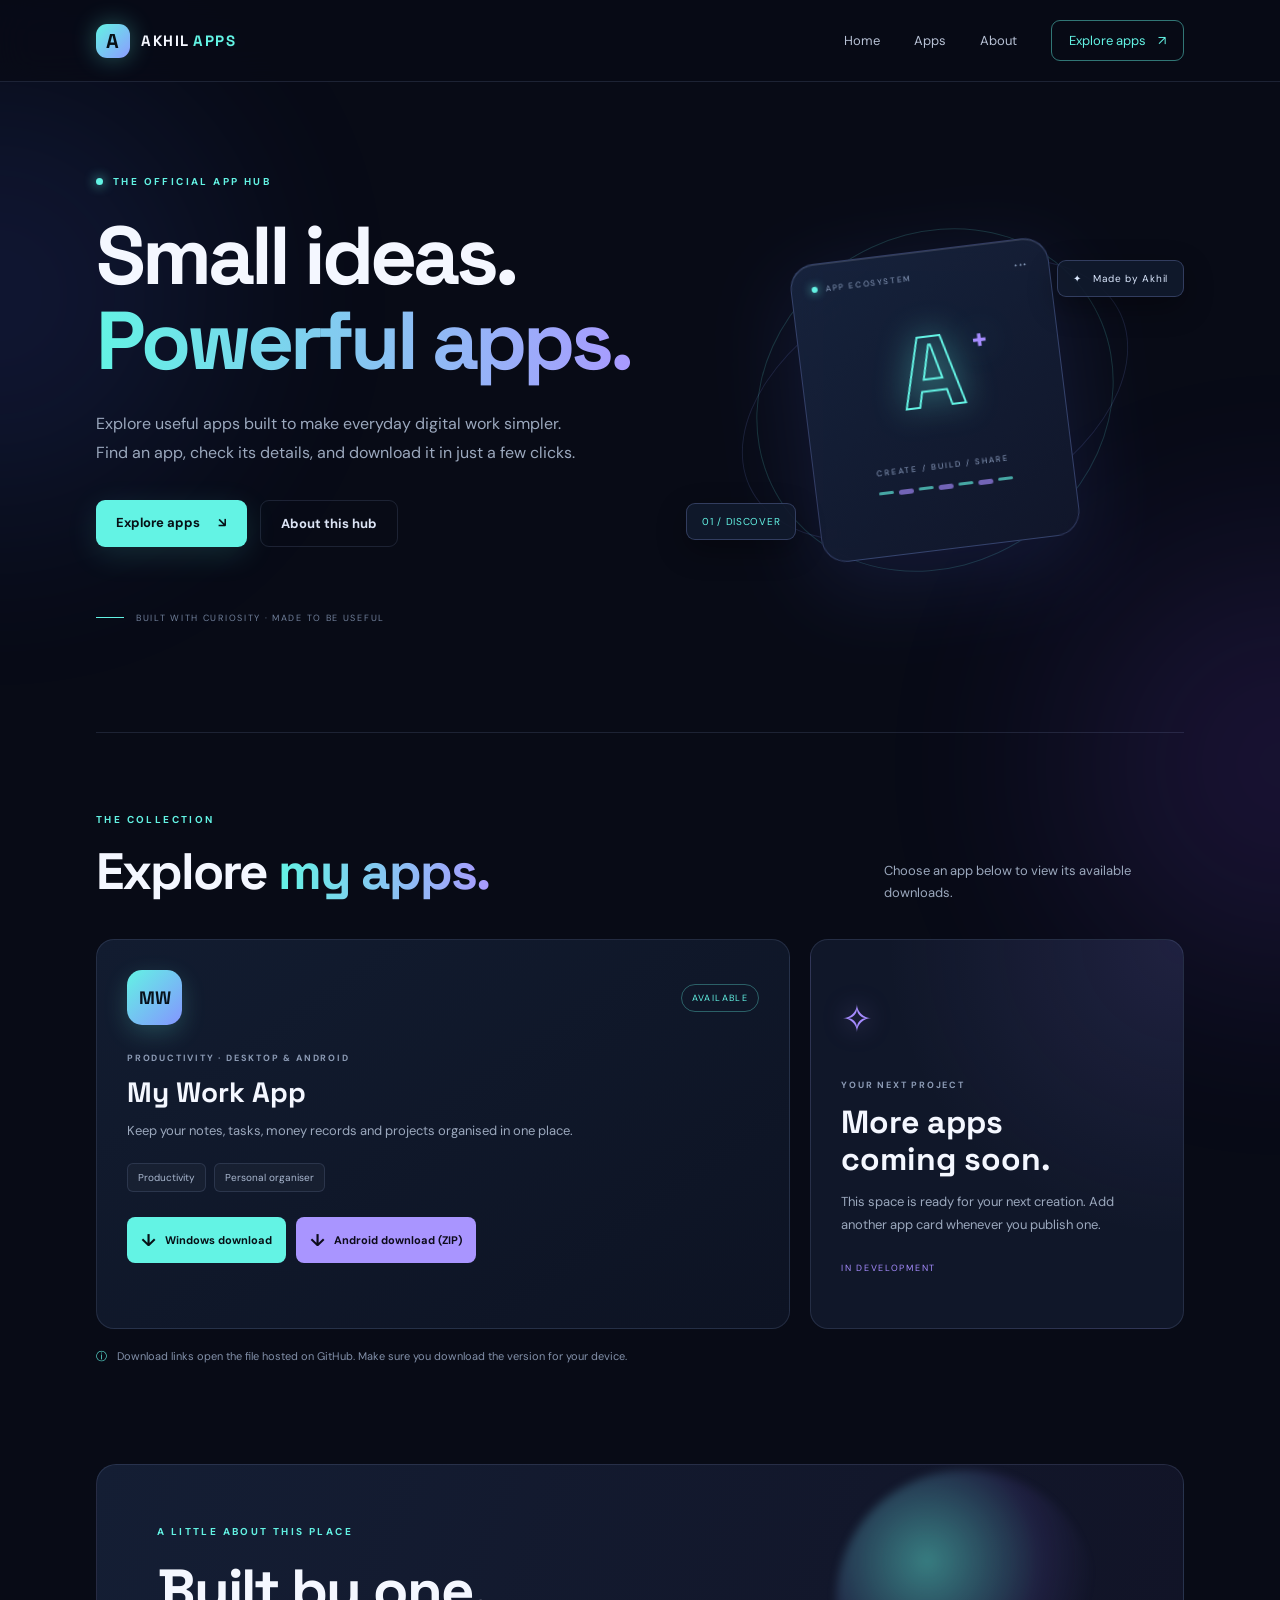
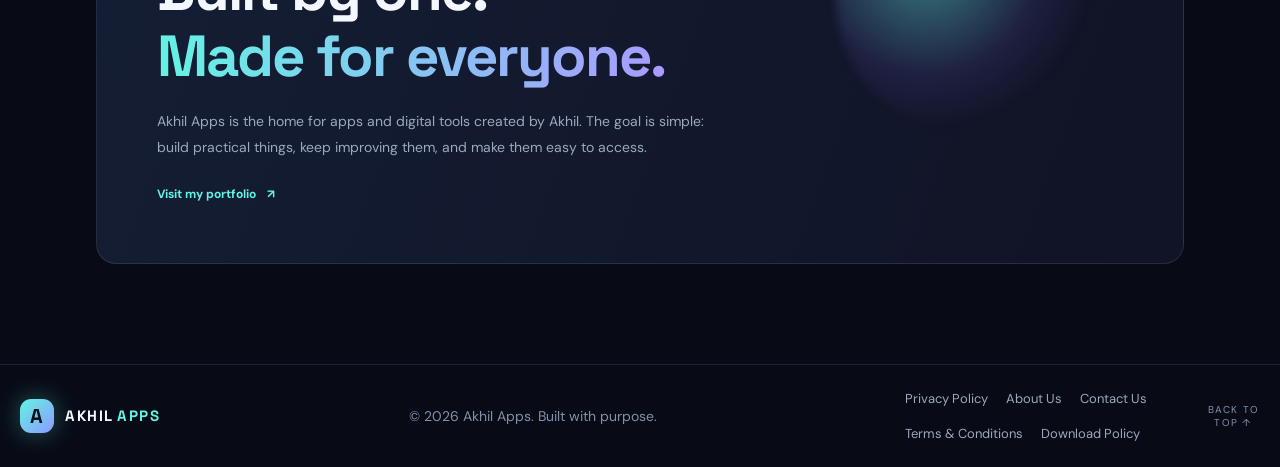
==== commit 6f771984: "Add files via upload" ====
--- a/index.html
+++ b/index.html
@@ -76,8 +76,8 @@
               href="https://github.com/kumarakhil1538-commits/my-work-app-downloads/raw/refs/heads/main/myworkapp-tauri_0.1.0_x64-setup.exe"
               target="_blank" rel="noopener"> <span>↓</span> Windows download</a>
             <a class="download-button android"
-              href="https://github.com/kumarakhil1538-commits/my-work-app-downloads/raw/refs/heads/main/app-debug%20(4).apk"
-              target="_blank" rel="noopener"><span>↓</span> Android download </a>
+              href="https://github.com/kumarakhil1538-commits/my-work-app-downloads/raw/refs/heads/main/my-work-app-debug-apk.zip"
+              target="_blank" rel="noopener"><span>↓</span> Android download (ZIP)</a>
           </div>
         </article>
         <article class="app-card coming-card">
@@ -104,11 +104,25 @@
     </section>
   </main>
 
-  <footer><a class="brand footer-brand" href="#home"><span class="brand-mark">A</span><span>AKHIL<span
-          class="brand-accent">APPS</span></span></a>
-    <p>© <span id="year"></span> Akhil Apps. Built with purpose.</p><a href="#home" class="back-top">BACK TO TOP ↑</a>
+  <footer>
+    <a class="brand footer-brand" href="#home">
+      <span class="brand-mark">A</span>
+      <span>AKHIL<span class="brand-accent">APPS</span></span>
+    </a>
+
+    <p>© <span id="year"></span> Akhil Apps. Built with purpose.</p>
+
+    <div class="footer-links">
+      <a href="privacy.html">Privacy Policy</a>
+      <a href="about.html">About Us</a>
+      <a href="contact.html">Contact Us</a>
+      <a href="terms.html">Terms & Conditions</a>
+      <a href="download-policy.html">Download Policy</a>
+    </div>
+
+    <a href="#home" class="back-top">BACK TO TOP ↑</a>
   </footer>
   <script src="script.js"></script>
 </body>
 
-</html>
+</html>
--- a/style.css
+++ b/style.css
@@ -1,72 +1,1294 @@
-*{margin:0;padding:0;box-sizing:border-box}
-:root{--bg:#080b16;--panel:#101729;--text:#f4f7ff;--muted:#9ba8bd;--cyan:#63f3e4;--purple:#a68cff;--line:rgba(177,199,255,.13)}
-html{scroll-behavior:smooth;scroll-padding-top:90px}
-body{font-family:'DM Sans',sans-serif;background:var(--bg);color:var(--text);overflow-x:hidden}
-a{color:inherit;text-decoration:none}
-.ambient{position:fixed;width:430px;height:430px;border-radius:50%;filter:blur(110px);opacity:.13;pointer-events:none;z-index:-1}
-.ambient-one{background:#4a6dff;top:80px;left:-220px}.ambient-two{background:#8d4dff;right:-220px;top:550px}
-.topbar{height:82px;display:flex;align-items:center;justify-content:space-between;padding:0 7.5%;border-bottom:1px solid var(--line);background:rgba(8,11,22,.78);backdrop-filter:blur(18px);position:sticky;top:0;z-index:20}
-.brand{display:flex;align-items:center;gap:11px;font-family:'Space Grotesk',sans-serif;font-weight:700;letter-spacing:1.6px;font-size:15px}
-.brand-mark{width:34px;height:34px;border-radius:11px;display:grid;place-items:center;color:#071016;background:linear-gradient(135deg,var(--cyan),#8c9bff);font-size:20px;box-shadow:0 0 25px #63f3e455}
-.brand-accent{color:var(--cyan);margin-left:3px}
-nav{display:flex;align-items:center;gap:34px;color:#b7c1d4;font-size:13px}
-nav a:hover,.text-link:hover{color:var(--cyan)}
-.nav-cta{padding:11px 17px;border:1px solid #63f3e477;border-radius:9px;color:var(--cyan)}
-.nav-cta span{margin-left:9px}.menu-toggle{display:none;background:none;color:white;border:0;font-size:25px}
-.section-wrap{width:min(1120px,85%);margin:auto}
-.hero{min-height:650px;display:grid;grid-template-columns:1.05fr .95fr;align-items:center;gap:40px;padding-top:60px;padding-bottom:75px}
-.eyebrow{font-size:10px;letter-spacing:2.4px;color:var(--cyan);font-weight:700;display:flex;align-items:center;gap:10px}
-.pulse{width:7px;height:7px;border-radius:50%;background:var(--cyan);box-shadow:0 0 12px var(--cyan)}
-h1,h2,h3{font-family:'Space Grotesk',sans-serif}
-h1{font-size:clamp(52px,6.5vw,82px);line-height:1.04;letter-spacing:-4px;margin:25px 0}
-h1 span,h2 span{background:linear-gradient(90deg,var(--cyan),#a99aff);-webkit-background-clip:text;background-clip:text;color:transparent}
-.hero-text{max-width:490px;color:var(--muted);font-size:16px;line-height:1.85}
-.hero-actions{display:flex;gap:13px;margin-top:32px;flex-wrap:wrap}
-.button{padding:14px 20px;border-radius:9px;font-size:13px;font-weight:700;transition:.25s}
-.primary{background:var(--cyan);color:#071016;box-shadow:0 8px 30px #63f3e422}.primary:hover{transform:translateY(-3px);box-shadow:0 12px 35px #63f3e455}
-.primary span{margin-left:15px}.secondary{border:1px solid var(--line);color:#dce4f5}.secondary:hover{border-color:var(--cyan);color:var(--cyan)}
-.hero-note{font-size:9px;letter-spacing:1.7px;color:#71809b;margin-top:65px;display:flex;align-items:center;gap:12px}.note-line{width:28px;height:1px;background:var(--cyan)}
-.hero-art{height:430px;display:grid;place-items:center;position:relative}
-.orbit{position:absolute;border:1px solid #8b9fff25;border-radius:50%;transform:rotate(-25deg)}
-.orbit-a{width:410px;height:250px;animation:spin 18s linear infinite}.orbit-b{width:330px;height:370px;transform:rotate(55deg);border-color:#63f3e42b;animation:spin 24s linear infinite reverse}
-@keyframes spin{to{transform:rotate(335deg)}}
-.core-card{width:260px;height:300px;border:1px solid #8da6ff44;border-radius:25px;background:linear-gradient(145deg,#172541dd,#11162be8);box-shadow:0 25px 90px #596bff25,inset 0 1px #ffffff20;backdrop-filter:blur(15px);padding:20px;transform:rotate(-7deg);animation:float 5s ease-in-out infinite}
-@keyframes float{50%{transform:translateY(-13px) rotate(-4deg)}}
-.core-top{display:flex;align-items:center;gap:8px;color:#8fa2c2;font-size:8px;letter-spacing:1.6px}.tiny-dot{width:6px;height:6px;border-radius:50%;background:var(--cyan);box-shadow:0 0 10px var(--cyan)}.core-menu{margin-left:auto}
-.core-symbol{height:180px;display:grid;place-items:center;font-family:'Space Grotesk';font-size:100px;font-weight:700;color:transparent;-webkit-text-stroke:2px var(--cyan);text-shadow:0 0 35px #63f3e477;position:relative}
-.core-symbol span{font-size:30px;color:var(--purple);-webkit-text-stroke:0;position:absolute;top:45px;right:48px}
-.core-label{text-align:center;color:#91a5c7;font-size:8px;letter-spacing:2px}.core-bars{display:flex;justify-content:center;gap:5px;margin-top:14px}.core-bars i{height:3px;width:15px;border-radius:5px;background:var(--cyan);opacity:.65}.core-bars i:nth-child(2n){background:var(--purple);height:5px}
-.float-chip{position:absolute;padding:11px 15px;border:1px solid #9ab0ff40;border-radius:9px;background:#111a2ce8;color:#dce9ff;font-size:10px;letter-spacing:.7px;box-shadow:0 10px 30px #0005}.chip-one{top:75px;right:0}.chip-two{bottom:75px;left:0;color:var(--cyan)}
-.apps-section{padding:80px 0 100px;border-top:1px solid var(--line)}
-.section-heading{display:flex;justify-content:space-between;align-items:end;margin-bottom:35px;gap:20px}
-h2{font-size:clamp(36px,4vw,52px);letter-spacing:-2px;margin-top:13px}
-.section-heading>p{max-width:300px;color:var(--muted);font-size:13px;line-height:1.7}
-.app-grid{display:grid;grid-template-columns:1.3fr .7fr;gap:20px}
-.app-card{padding:30px;border:1px solid var(--line);border-radius:18px;background:linear-gradient(145deg,#121c30,#0d1323);position:relative;overflow:hidden;transition:.3s}
-.app-card:hover{transform:translateY(-5px);border-color:#63f3e466;box-shadow:0 20px 50px #0003}
-.app-card-top{display:flex;justify-content:space-between;align-items:center;margin-bottom:27px}
-.app-icon{width:55px;height:55px;border-radius:15px;display:grid;place-items:center;background:linear-gradient(135deg,#63f3e4,#8495ff);color:#08121b;font-family:'Space Grotesk';font-weight:700;font-size:18px;box-shadow:0 8px 25px #63f3e433}
-.app-status{font-size:9px;letter-spacing:1.4px;color:var(--cyan);border:1px solid #63f3e455;padding:7px 10px;border-radius:20px}
-.app-category{font-size:9px;letter-spacing:1.8px;color:#8c9bb5;font-weight:700}
-.app-card h3{font-size:28px;margin:10px 0}
-.app-card>p{color:var(--muted);font-size:13px;line-height:1.75;max-width:500px}
-.app-tags{display:flex;gap:8px;margin:20px 0 25px;flex-wrap:wrap}.app-tags span{font-size:10px;color:#aab8d0;padding:7px 10px;background:#ffffff08;border:1px solid var(--line);border-radius:6px}
-.download-area{display:flex;gap:10px;flex-wrap:wrap}
-.download-button{display:inline-flex;align-items:center;gap:9px;padding:12px 14px;border-radius:8px;background:var(--cyan);color:#071016;font-size:11px;font-weight:700;transition:.2s}
-.download-button:hover{transform:translateY(-2px);box-shadow:0 8px 25px #63f3e433}.download-button span{font-size:17px}
-.download-button.android{background:#a995ff;color:#0d0b1b}
-.coming-card{display:flex;flex-direction:column;justify-content:center;min-height:390px;background:radial-gradient(circle at 100% 0%,#6c55b52a,transparent 55%),#101729}
-.coming-icon{font-size:38px;color:var(--purple);margin-bottom:35px;text-shadow:0 0 25px #a68cff99}
-.coming-card h3{font-size:32px;line-height:1.15;margin:13px 0}.coming-card>p{margin-bottom:25px}
-.coming-label{font-size:9px;letter-spacing:1.7px;color:var(--purple)}
-.download-hint{font-size:11px;color:#8290a9;margin-top:20px}.download-hint span{color:var(--cyan);margin-right:7px}
-.about-section{padding-bottom:100px}
-.about-panel{position:relative;overflow:hidden;padding:60px;border:1px solid var(--line);border-radius:20px;background:linear-gradient(110deg,#141e34,#111326)}
-.about-panel h2{font-size:clamp(38px,5vw,58px);line-height:1.13;margin:20px 0}
-.about-panel p{max-width:570px;color:var(--muted);font-size:14px;line-height:1.85}
-.text-link{display:inline-block;margin-top:25px;color:var(--cyan);font-size:12px;font-weight:700}.text-link span{margin-left:8px}
-.about-orb{position:absolute;width:260px;height:260px;border-radius:50%;right:8%;top:5px;background:radial-gradient(circle at 35% 35%,#63f3e477,#7061d322 48%,transparent 70%);filter:blur(4px);pointer-events:none}
-footer{min-height:95px;border-top:1px solid var(--line);padding:25px 7.5%;display:flex;align-items:center;justify-content:space-between;gap:20px}
-footer p,.back-top{font-size:10px;color:#8290a9}.back-top{letter-spacing:1.2px}
-@media(max-width:760px){.topbar{height:70px;padding:0 6%}.menu-toggle{display:block}nav{display:none;position:absolute;top:69px;left:0;right:0;background:#0c1221;padding:22px 6%;border-bottom:1px solid var(--line);flex-direction:column;align-items:flex-start;gap:22px}nav.open{display:flex}.section-wrap{width:88%}.hero{grid-template-columns:1fr;padding-top:75px;gap:10px}.hero-art{height:360px;grid-row:1}.hero-copy{grid-row:2}h1{font-size:58px;letter-spacing:-3px}.hero-note{margin-top:40px}.orbit-a{width:330px;height:210px}.orbit-b{width:270px;height:310px}.chip-one{right:2%}.chip-two{left:1%}.section-heading{display:block}.section-heading>p{margin-top:15px}.app-grid{grid-template-columns:1fr}.coming-card{min-height:300px}.about-panel{padding:38px 27px}.about-orb{right:-90px;top:80px;opacity:.55}footer{padding:25px 6%;flex-wrap:wrap}footer p{order:3;width:100%}}
-@media(max-width:420px){h1{font-size:49px}.hero-art{height:320px}.core-card{transform:scale(.88) rotate(-7deg)}.float-chip{font-size:8px}.app-card{padding:23px}.download-area{flex-direction:column}.download-button{justify-content:center}.about-panel h2{font-size:38px}}
+* {
+    margin: 0;
+    padding: 0;
+    box-sizing: border-box
+}
+
+:root {
+    --bg: #080b16;
+    --panel: #101729;
+    --text: #f4f7ff;
+    --muted: #9ba8bd;
+    --cyan: #63f3e4;
+    --purple: #a68cff;
+    --line: rgba(177, 199, 255, .13)
+}
+
+html {
+    scroll-behavior: smooth;
+    scroll-padding-top: 90px
+}
+
+body {
+    font-family: 'DM Sans', sans-serif;
+    background: var(--bg);
+    color: var(--text);
+    overflow-x: hidden
+}
+
+a {
+    color: inherit;
+    text-decoration: none
+}
+
+.ambient {
+    position: fixed;
+    width: 430px;
+    height: 430px;
+    border-radius: 50%;
+    filter: blur(110px);
+    opacity: .13;
+    pointer-events: none;
+    z-index: -1
+}
+
+.ambient-one {
+    background: #4a6dff;
+    top: 80px;
+    left: -220px
+}
+
+.ambient-two {
+    background: #8d4dff;
+    right: -220px;
+    top: 550px
+}
+
+.topbar {
+    height: 82px;
+    display: flex;
+    align-items: center;
+    justify-content: space-between;
+    padding: 0 7.5%;
+    border-bottom: 1px solid var(--line);
+    background: rgba(8, 11, 22, .78);
+    backdrop-filter: blur(18px);
+    position: sticky;
+    top: 0;
+    z-index: 20
+}
+
+.brand {
+    display: flex;
+    align-items: center;
+    gap: 11px;
+    font-family: 'Space Grotesk', sans-serif;
+    font-weight: 700;
+    letter-spacing: 1.6px;
+    font-size: 15px
+}
+
+.brand-mark {
+    width: 34px;
+    height: 34px;
+    border-radius: 11px;
+    display: grid;
+    place-items: center;
+    color: #071016;
+    background: linear-gradient(135deg, var(--cyan), #8c9bff);
+    font-size: 20px;
+    box-shadow: 0 0 25px #63f3e455
+}
+
+.brand-accent {
+    color: var(--cyan);
+    margin-left: 3px
+}
+
+nav {
+    display: flex;
+    align-items: center;
+    gap: 34px;
+    color: #b7c1d4;
+    font-size: 13px
+}
+
+nav a:hover,
+.text-link:hover {
+    color: var(--cyan)
+}
+
+.nav-cta {
+    padding: 11px 17px;
+    border: 1px solid #63f3e477;
+    border-radius: 9px;
+    color: var(--cyan)
+}
+
+.nav-cta span {
+    margin-left: 9px
+}
+
+.menu-toggle {
+    display: none;
+    background: none;
+    color: white;
+    border: 0;
+    font-size: 25px
+}
+
+.section-wrap {
+    width: min(1120px, 85%);
+    margin: auto
+}
+
+.hero {
+    min-height: 650px;
+    display: grid;
+    grid-template-columns: 1.05fr .95fr;
+    align-items: center;
+    gap: 40px;
+    padding-top: 60px;
+    padding-bottom: 75px
+}
+
+.eyebrow {
+    font-size: 10px;
+    letter-spacing: 2.4px;
+    color: var(--cyan);
+    font-weight: 700;
+    display: flex;
+    align-items: center;
+    gap: 10px
+}
+
+.pulse {
+    width: 7px;
+    height: 7px;
+    border-radius: 50%;
+    background: var(--cyan);
+    box-shadow: 0 0 12px var(--cyan)
+}
+
+h1,
+h2,
+h3 {
+    font-family: 'Space Grotesk', sans-serif
+}
+
+h1 {
+    font-size: clamp(52px, 6.5vw, 82px);
+    line-height: 1.04;
+    letter-spacing: -4px;
+    margin: 25px 0
+}
+
+h1 span,
+h2 span {
+    background: linear-gradient(90deg, var(--cyan), #a99aff);
+    -webkit-background-clip: text;
+    background-clip: text;
+    color: transparent
+}
+
+.hero-text {
+    max-width: 490px;
+    color: var(--muted);
+    font-size: 16px;
+    line-height: 1.85
+}
+
+.hero-actions {
+    display: flex;
+    gap: 13px;
+    margin-top: 32px;
+    flex-wrap: wrap
+}
+
+.button {
+    padding: 14px 20px;
+    border-radius: 9px;
+    font-size: 13px;
+    font-weight: 700;
+    transition: .25s
+}
+
+.primary {
+    background: var(--cyan);
+    color: #071016;
+    box-shadow: 0 8px 30px #63f3e422
+}
+
+.primary:hover {
+    transform: translateY(-3px);
+    box-shadow: 0 12px 35px #63f3e455
+}
+
+.primary span {
+    margin-left: 15px
+}
+
+.secondary {
+    border: 1px solid var(--line);
+    color: #dce4f5
+}
+
+.secondary:hover {
+    border-color: var(--cyan);
+    color: var(--cyan)
+}
+
+.hero-note {
+    font-size: 9px;
+    letter-spacing: 1.7px;
+    color: #71809b;
+    margin-top: 65px;
+    display: flex;
+    align-items: center;
+    gap: 12px
+}
+
+.note-line {
+    width: 28px;
+    height: 1px;
+    background: var(--cyan)
+}
+
+.hero-art {
+    height: 430px;
+    display: grid;
+    place-items: center;
+    position: relative
+}
+
+.orbit {
+    position: absolute;
+    border: 1px solid #8b9fff25;
+    border-radius: 50%;
+    transform: rotate(-25deg)
+}
+
+.orbit-a {
+    width: 410px;
+    height: 250px;
+    animation: spin 18s linear infinite
+}
+
+.orbit-b {
+    width: 330px;
+    height: 370px;
+    transform: rotate(55deg);
+    border-color: #63f3e42b;
+    animation: spin 24s linear infinite reverse
+}
+
+@keyframes spin {
+    to {
+        transform: rotate(335deg)
+    }
+}
+
+.core-card {
+    width: 260px;
+    height: 300px;
+    border: 1px solid #8da6ff44;
+    border-radius: 25px;
+    background: linear-gradient(145deg, #172541dd, #11162be8);
+    box-shadow: 0 25px 90px #596bff25, inset 0 1px #ffffff20;
+    backdrop-filter: blur(15px);
+    padding: 20px;
+    transform: rotate(-7deg);
+    animation: float 5s ease-in-out infinite
+}
+
+@keyframes float {
+    50% {
+        transform: translateY(-13px) rotate(-4deg)
+    }
+}
+
+.core-top {
+    display: flex;
+    align-items: center;
+    gap: 8px;
+    color: #8fa2c2;
+    font-size: 8px;
+    letter-spacing: 1.6px
+}
+
+.tiny-dot {
+    width: 6px;
+    height: 6px;
+    border-radius: 50%;
+    background: var(--cyan);
+    box-shadow: 0 0 10px var(--cyan)
+}
+
+.core-menu {
+    margin-left: auto
+}
+
+.core-symbol {
+    height: 180px;
+    display: grid;
+    place-items: center;
+    font-family: 'Space Grotesk';
+    font-size: 100px;
+    font-weight: 700;
+    color: transparent;
+    -webkit-text-stroke: 2px var(--cyan);
+    text-shadow: 0 0 35px #63f3e477;
+    position: relative
+}
+
+.core-symbol span {
+    font-size: 30px;
+    color: var(--purple);
+    -webkit-text-stroke: 0;
+    position: absolute;
+    top: 45px;
+    right: 48px
+}
+
+.core-label {
+    text-align: center;
+    color: #91a5c7;
+    font-size: 8px;
+    letter-spacing: 2px
+}
+
+.core-bars {
+    display: flex;
+    justify-content: center;
+    gap: 5px;
+    margin-top: 14px
+}
+
+.core-bars i {
+    height: 3px;
+    width: 15px;
+    border-radius: 5px;
+    background: var(--cyan);
+    opacity: .65
+}
+
+.core-bars i:nth-child(2n) {
+    background: var(--purple);
+    height: 5px
+}
+
+.float-chip {
+    position: absolute;
+    padding: 11px 15px;
+    border: 1px solid #9ab0ff40;
+    border-radius: 9px;
+    background: #111a2ce8;
+    color: #dce9ff;
+    font-size: 10px;
+    letter-spacing: .7px;
+    box-shadow: 0 10px 30px #0005
+}
+
+.chip-one {
+    top: 75px;
+    right: 0
+}
+
+.chip-two {
+    bottom: 75px;
+    left: 0;
+    color: var(--cyan)
+}
+
+.apps-section {
+    padding: 80px 0 100px;
+    border-top: 1px solid var(--line)
+}
+
+.section-heading {
+    display: flex;
+    justify-content: space-between;
+    align-items: end;
+    margin-bottom: 35px;
+    gap: 20px
+}
+
+h2 {
+    font-size: clamp(36px, 4vw, 52px);
+    letter-spacing: -2px;
+    margin-top: 13px
+}
+
+.section-heading>p {
+    max-width: 300px;
+    color: var(--muted);
+    font-size: 13px;
+    line-height: 1.7
+}
+
+.app-grid {
+    display: grid;
+    grid-template-columns: 1.3fr .7fr;
+    gap: 20px
+}
+
+.app-card {
+    padding: 30px;
+    border: 1px solid var(--line);
+    border-radius: 18px;
+    background: linear-gradient(145deg, #121c30, #0d1323);
+    position: relative;
+    overflow: hidden;
+    transition: .3s
+}
+
+.app-card:hover {
+    transform: translateY(-5px);
+    border-color: #63f3e466;
+    box-shadow: 0 20px 50px #0003
+}
+
+.app-card-top {
+    display: flex;
+    justify-content: space-between;
+    align-items: center;
+    margin-bottom: 27px
+}
+
+.app-icon {
+    width: 55px;
+    height: 55px;
+    border-radius: 15px;
+    display: grid;
+    place-items: center;
+    background: linear-gradient(135deg, #63f3e4, #8495ff);
+    color: #08121b;
+    font-family: 'Space Grotesk';
+    font-weight: 700;
+    font-size: 18px;
+    box-shadow: 0 8px 25px #63f3e433
+}
+
+.app-status {
+    font-size: 9px;
+    letter-spacing: 1.4px;
+    color: var(--cyan);
+    border: 1px solid #63f3e455;
+    padding: 7px 10px;
+    border-radius: 20px
+}
+
+.app-category {
+    font-size: 9px;
+    letter-spacing: 1.8px;
+    color: #8c9bb5;
+    font-weight: 700
+}
+
+.app-card h3 {
+    font-size: 28px;
+    margin: 10px 0
+}
+
+.app-card>p {
+    color: var(--muted);
+    font-size: 13px;
+    line-height: 1.75;
+    max-width: 500px
+}
+
+.app-tags {
+    display: flex;
+    gap: 8px;
+    margin: 20px 0 25px;
+    flex-wrap: wrap
+}
+
+.app-tags span {
+    font-size: 10px;
+    color: #aab8d0;
+    padding: 7px 10px;
+    background: #ffffff08;
+    border: 1px solid var(--line);
+    border-radius: 6px
+}
+
+.download-area {
+    display: flex;
+    gap: 10px;
+    flex-wrap: wrap
+}
+
+.download-button {
+    display: inline-flex;
+    align-items: center;
+    gap: 9px;
+    padding: 12px 14px;
+    border-radius: 8px;
+    background: var(--cyan);
+    color: #071016;
+    font-size: 11px;
+    font-weight: 700;
+    transition: .2s
+}
+
+.download-button:hover {
+    transform: translateY(-2px);
+    box-shadow: 0 8px 25px #63f3e433
+}
+
+.download-button span {
+    font-size: 17px
+}
+
+.download-button.android {
+    background: #a995ff;
+    color: #0d0b1b
+}
+
+.coming-card {
+    display: flex;
+    flex-direction: column;
+    justify-content: center;
+    min-height: 390px;
+    background: radial-gradient(circle at 100% 0%, #6c55b52a, transparent 55%), #101729
+}
+
+.coming-icon {
+    font-size: 38px;
+    color: var(--purple);
+    margin-bottom: 35px;
+    text-shadow: 0 0 25px #a68cff99
+}
+
+.coming-card h3 {
+    font-size: 32px;
+    line-height: 1.15;
+    margin: 13px 0
+}
+
+.coming-card>p {
+    margin-bottom: 25px
+}
+
+.coming-label {
+    font-size: 9px;
+    letter-spacing: 1.7px;
+    color: var(--purple)
+}
+
+.download-hint {
+    font-size: 11px;
+    color: #8290a9;
+    margin-top: 20px
+}
+
+.download-hint span {
+    color: var(--cyan);
+    margin-right: 7px
+}
+
+.about-section {
+    padding-bottom: 100px
+}
+
+.about-panel {
+    position: relative;
+    overflow: hidden;
+    padding: 60px;
+    border: 1px solid var(--line);
+    border-radius: 20px;
+    background: linear-gradient(110deg, #141e34, #111326)
+}
+
+.about-panel h2 {
+    font-size: clamp(38px, 5vw, 58px);
+    line-height: 1.13;
+    margin: 20px 0
+}
+
+.about-panel p {
+    max-width: 570px;
+    color: var(--muted);
+    font-size: 14px;
+    line-height: 1.85
+}
+
+.text-link {
+    display: inline-block;
+    margin-top: 25px;
+    color: var(--cyan);
+    font-size: 12px;
+    font-weight: 700
+}
+
+.text-link span {
+    margin-left: 8px
+}
+
+.about-orb {
+    position: absolute;
+    width: 260px;
+    height: 260px;
+    border-radius: 50%;
+    right: 8%;
+    top: 5px;
+    background: radial-gradient(circle at 35% 35%, #63f3e477, #7061d322 48%, transparent 70%);
+    filter: blur(4px);
+    pointer-events: none
+}
+
+footer {
+    min-height: 95px;
+    border-top: 1px solid var(--line);
+    padding: 25px 7.5%;
+    display: flex;
+    align-items: center;
+    justify-content: space-between;
+    gap: 20px
+}
+
+footer p,
+.back-top {
+    font-size: 10px;
+    color: #8290a9
+}
+
+.back-top {
+    letter-spacing: 1.2px
+}
+
+@media(max-width:760px) {
+    .topbar {
+        height: 70px;
+        padding: 0 6%
+    }
+
+    .menu-toggle {
+        display: block
+    }
+
+    nav {
+        display: none;
+        position: absolute;
+        top: 69px;
+        left: 0;
+        right: 0;
+        background: #0c1221;
+        padding: 22px 6%;
+        border-bottom: 1px solid var(--line);
+        flex-direction: column;
+        align-items: flex-start;
+        gap: 22px
+    }
+
+    nav.open {
+        display: flex
+    }
+
+    .section-wrap {
+        width: 88%
+    }
+
+    .hero {
+        grid-template-columns: 1fr;
+        padding-top: 75px;
+        gap: 10px
+    }
+
+    .hero-art {
+        height: 360px;
+        grid-row: 1
+    }
+
+    .hero-copy {
+        grid-row: 2
+    }
+
+    h1 {
+        font-size: 58px;
+        letter-spacing: -3px
+    }
+
+    .hero-note {
+        margin-top: 40px
+    }
+
+    .orbit-a {
+        width: 330px;
+        height: 210px
+    }
+
+    .orbit-b {
+        width: 270px;
+        height: 310px
+    }
+
+    .chip-one {
+        right: 2%
+    }
+
+    .chip-two {
+        left: 1%
+    }
+
+    .section-heading {
+        display: block
+    }
+
+    .section-heading>p {
+        margin-top: 15px
+    }
+
+    .app-grid {
+        grid-template-columns: 1fr
+    }
+
+    .coming-card {
+        min-height: 300px
+    }
+
+    .about-panel {
+        padding: 38px 27px
+    }
+
+    .about-orb {
+        right: -90px;
+        top: 80px;
+        opacity: .55
+    }
+
+    footer {
+        padding: 25px 6%;
+        flex-wrap: wrap
+    }
+
+    footer p {
+        order: 3;
+        width: 100%
+    }
+}
+
+@media(max-width:420px) {
+    h1 {
+        font-size: 49px
+    }
+
+    .hero-art {
+        height: 320px
+    }
+
+    .core-card {
+        transform: scale(.88) rotate(-7deg)
+    }
+
+    .float-chip {
+        font-size: 8px
+    }
+
+    .app-card {
+        padding: 23px
+    }
+
+    .download-area {
+        flex-direction: column
+    }
+
+    .download-button {
+        justify-content: center
+    }
+
+    .about-panel h2 {
+        font-size: 38px
+    }
+}
+
+/* ABOUT PAGE DESIGN */
+
+.about-page {
+    width: min(1100px, 88%);
+    margin: auto;
+    padding: 70px 0;
+}
+
+.about-hero {
+    text-align: center;
+    padding: 70px 20px;
+}
+
+.about-hero .eyebrow {
+    justify-content: center;
+    color: #63f3e4;
+    letter-spacing: 3px;
+}
+
+.about-hero h1 {
+    font-family: 'Space Grotesk', sans-serif;
+    font-size: clamp(42px, 7vw, 72px);
+    margin: 25px 0;
+    letter-spacing: -2px;
+}
+
+.about-hero h1 span {
+    background: linear-gradient(90deg, #63f3e4, #a68cff);
+    -webkit-background-clip: text;
+    background-clip: text;
+    color: transparent;
+}
+
+.about-hero p {
+    max-width: 650px;
+    margin: auto;
+    color: #9ba8bd;
+    line-height: 1.9;
+    font-size: 16px;
+}
+
+.about-content {
+    display: grid;
+    grid-template-columns: repeat(2, 1fr);
+    gap: 22px;
+}
+
+.about-box {
+    padding: 30px;
+    border: 1px solid rgba(177, 199, 255, 0.15);
+    border-radius: 16px;
+    background: linear-gradient(145deg, #121c30, #0d1323);
+    transition: 0.3s ease;
+}
+
+.about-box:hover {
+    transform: translateY(-6px);
+    border-color: #63f3e4;
+    box-shadow: 0 15px 35px #63f3e415;
+}
+
+.about-box h2 {
+    font-family: 'Space Grotesk', sans-serif;
+    font-size: 23px;
+    margin-bottom: 15px;
+    color: #63f3e4;
+}
+
+.about-box p {
+    color: #9ba8bd;
+    line-height: 1.9;
+    font-size: 14px;
+}
+
+.about-footer {
+    text-align: center;
+    margin-top: 65px;
+    padding: 55px 20px;
+    border-radius: 18px;
+    border: 1px solid rgba(177, 199, 255, 0.15);
+    background: linear-gradient(120deg, #141e34, #111326);
+}
+
+.about-footer h2 {
+    font-size: clamp(25px, 4vw, 38px);
+    margin-bottom: 25px;
+}
+
+.about-footer h2 span {
+    color: #63f3e4;
+}
+
+.about-footer .button {
+    display: inline-block;
+}
+
+@media (max-width: 650px) {
+    .about-content {
+        grid-template-columns: 1fr;
+    }
+
+    .about-hero {
+        padding: 45px 10px;
+    }
+
+    .about-box {
+        padding: 24px;
+    }
+
+    .about-footer {
+        padding: 40px 18px;
+    }
+}
+
+.about-page footer {
+    display: flex;
+    justify-content: center;
+    align-items: center;
+    text-align: center;
+    width: 100%;
+    min-height: 90px;
+    padding: 25px 20px;
+}
+
+.about-page footer p {
+    width: 100%;
+    margin: 0;
+    text-align: center;
+    font-size: 14px;
+    color: var(--muted);
+}
+
+footer {
+    display: flex !important;
+    justify-content: center !important;
+    align-items: center !important;
+    text-align: center !important;
+    width: 100%;
+    min-height: 90px;
+    padding: 25px 20px;
+    box-sizing: border-box;
+}
+
+footer p {
+    display: block !important;
+    width: 100% !important;
+    margin: 0 auto !important;
+    text-align: center !important;
+    font-size: 14px !important;
+    line-height: 1.6;
+}
+
+/* PRIVACY POLICY PAGE */
+
+.privacy-page {
+    width: 85%;
+    max-width: 1100px;
+    margin: auto;
+    padding: 70px 0;
+}
+
+.privacy-hero {
+    text-align: center;
+    margin-bottom: 50px;
+}
+
+.privacy-hero .eyebrow {
+    color: var(--accent);
+    letter-spacing: 3px;
+    font-size: 12px;
+}
+
+.privacy-hero h1 {
+    font-size: clamp(38px, 6vw, 65px);
+    margin: 18px 0;
+}
+
+.privacy-hero h1 span {
+    color: var(--accent);
+}
+
+.privacy-hero p {
+    color: var(--muted);
+    font-size: 14px;
+}
+
+.privacy-content {
+    display: grid;
+    grid-template-columns: 1fr;
+    gap: 20px;
+}
+
+.privacy-box {
+    background: rgba(255, 255, 255, 0.035);
+    border: 1px solid var(--line);
+    border-radius: 16px;
+    padding: 28px;
+    transition: 0.3s ease;
+}
+
+.privacy-box:hover {
+    border-color: var(--accent);
+    transform: translateY(-3px);
+}
+
+.privacy-box h2 {
+    font-size: 20px;
+    margin-bottom: 14px;
+    color: var(--accent);
+}
+
+.privacy-box p {
+    color: var(--muted);
+    font-size: 15px;
+    line-height: 1.8;
+    margin-bottom: 12px;
+}
+
+@media (max-width: 650px) {
+    .privacy-page {
+        width: 90%;
+        padding: 45px 0;
+    }
+
+    .privacy-box {
+        padding: 20px;
+    }
+
+    .privacy-box h2 {
+        font-size: 18px;
+    }
+}
+
+.footer-links {
+    display: flex;
+    gap: 18px;
+    flex-wrap: wrap;
+}
+
+.footer-links a {
+    color: var(--muted);
+    font-size: 13px;
+    text-decoration: none;
+    transition: 0.3s;
+}
+
+.footer-links a:hover {
+    color: var(--accent);
+}
+
+/* CONTACT PAGE */
+
+.contact-page {
+    width: 85%;
+    max-width: 1000px;
+    margin: auto;
+    padding: 80px 0;
+}
+
+.contact-hero {
+    text-align: center;
+    margin-bottom: 45px;
+}
+
+.contact-hero .eyebrow {
+    color: var(--accent);
+    letter-spacing: 3px;
+    font-size: 12px;
+}
+
+.contact-hero h1 {
+    font-size: clamp(40px, 6vw, 65px);
+    margin: 18px 0;
+}
+
+.contact-hero h1 span {
+    color: var(--accent);
+}
+
+.contact-hero p {
+    color: var(--muted);
+    font-size: 16px;
+    line-height: 1.7;
+}
+
+.contact-card {
+    max-width: 650px;
+    margin: auto;
+    padding: 45px 35px;
+    text-align: center;
+    background: rgba(255, 255, 255, 0.035);
+    border: 1px solid var(--line);
+    border-radius: 20px;
+    transition: 0.3s ease;
+}
+
+.contact-card:hover {
+    border-color: var(--accent);
+    transform: translateY(-4px);
+}
+
+.contact-card h2 {
+    font-size: 28px;
+    margin-bottom: 18px;
+    color: var(--accent);
+}
+
+.contact-card p {
+    color: var(--muted);
+    font-size: 15px;
+    line-height: 1.8;
+    margin-bottom: 25px;
+}
+
+.contact-card .button {
+    display: inline-flex;
+    justify-content: center;
+    align-items: center;
+    text-decoration: none;
+}
+
+.contact-card .contact-note {
+    font-size: 12px;
+    margin-top: 25px;
+    margin-bottom: 0;
+}
+
+@media (max-width: 650px) {
+    .contact-page {
+        width: 90%;
+        padding: 50px 0;
+    }
+
+    .contact-card {
+        padding: 30px 20px;
+    }
+}
+
+/* TERMS & CONDITIONS PAGE */
+
+.terms-page {
+    width: 85%;
+    max-width: 1100px;
+    margin: auto;
+    padding: 70px 0;
+}
+
+.terms-hero {
+    text-align: center;
+    margin-bottom: 50px;
+}
+
+.terms-hero .eyebrow {
+    color: var(--accent);
+    letter-spacing: 3px;
+    font-size: 12px;
+}
+
+.terms-hero h1 {
+    font-size: clamp(38px, 6vw, 65px);
+    margin: 18px 0;
+}
+
+.terms-hero h1 span {
+    color: var(--accent);
+}
+
+.terms-hero p {
+    color: var(--muted);
+    font-size: 14px;
+}
+
+.terms-content {
+    display: grid;
+    grid-template-columns: 1fr;
+    gap: 20px;
+}
+
+.terms-box {
+    background: rgba(255, 255, 255, 0.035);
+    border: 1px solid var(--line);
+    border-radius: 16px;
+    padding: 28px;
+    transition: 0.3s ease;
+}
+
+.terms-box:hover {
+    border-color: var(--accent);
+    transform: translateY(-3px);
+}
+
+.terms-box h2 {
+    font-size: 20px;
+    margin-bottom: 14px;
+    color: var(--accent);
+}
+
+.terms-box p {
+    color: var(--muted);
+    font-size: 15px;
+    line-height: 1.8;
+    margin-bottom: 12px;
+}
+
+@media (max-width: 650px) {
+    .terms-page {
+        width: 90%;
+        padding: 45px 0;
+    }
+
+    .terms-box {
+        padding: 20px;
+    }
+
+    .terms-box h2 {
+        font-size: 18px;
+    }
+}
+
+/* DOWNLOAD POLICY PAGE */
+
+.download-policy-page {
+    width: 85%;
+    max-width: 1100px;
+    margin: auto;
+    padding: 70px 0;
+}
+
+.download-policy-hero {
+    text-align: center;
+    margin-bottom: 50px;
+}
+
+.download-policy-hero .eyebrow {
+    color: var(--accent);
+    letter-spacing: 3px;
+    font-size: 12px;
+}
+
+.download-policy-hero h1 {
+    font-size: clamp(38px, 6vw, 65px);
+    margin: 18px 0;
+}
+
+.download-policy-hero h1 span {
+    color: var(--accent);
+}
+
+.download-policy-hero p {
+    color: var(--muted);
+    font-size: 14px;
+}
+
+.download-policy-content {
+    display: grid;
+    grid-template-columns: 1fr;
+    gap: 20px;
+}
+
+.download-policy-box {
+    background: rgba(255, 255, 255, 0.035);
+    border: 1px solid var(--line);
+    border-radius: 16px;
+    padding: 28px;
+    transition: 0.3s ease;
+}
+
+.download-policy-box:hover {
+    border-color: var(--accent);
+    transform: translateY(-3px);
+}
+
+.download-policy-box h2 {
+    font-size: 20px;
+    margin-bottom: 14px;
+    color: var(--accent);
+}
+
+.download-policy-box p {
+    color: var(--muted);
+    font-size: 15px;
+    line-height: 1.8;
+    margin-bottom: 12px;
+}
+
+@media (max-width: 650px) {
+    .download-policy-page {
+        width: 90%;
+        padding: 45px 0;
+    }
+
+    .download-policy-box {
+        padding: 20px;
+    }
+
+    .download-policy-box h2 {
+        font-size: 18px;
+    }
+}
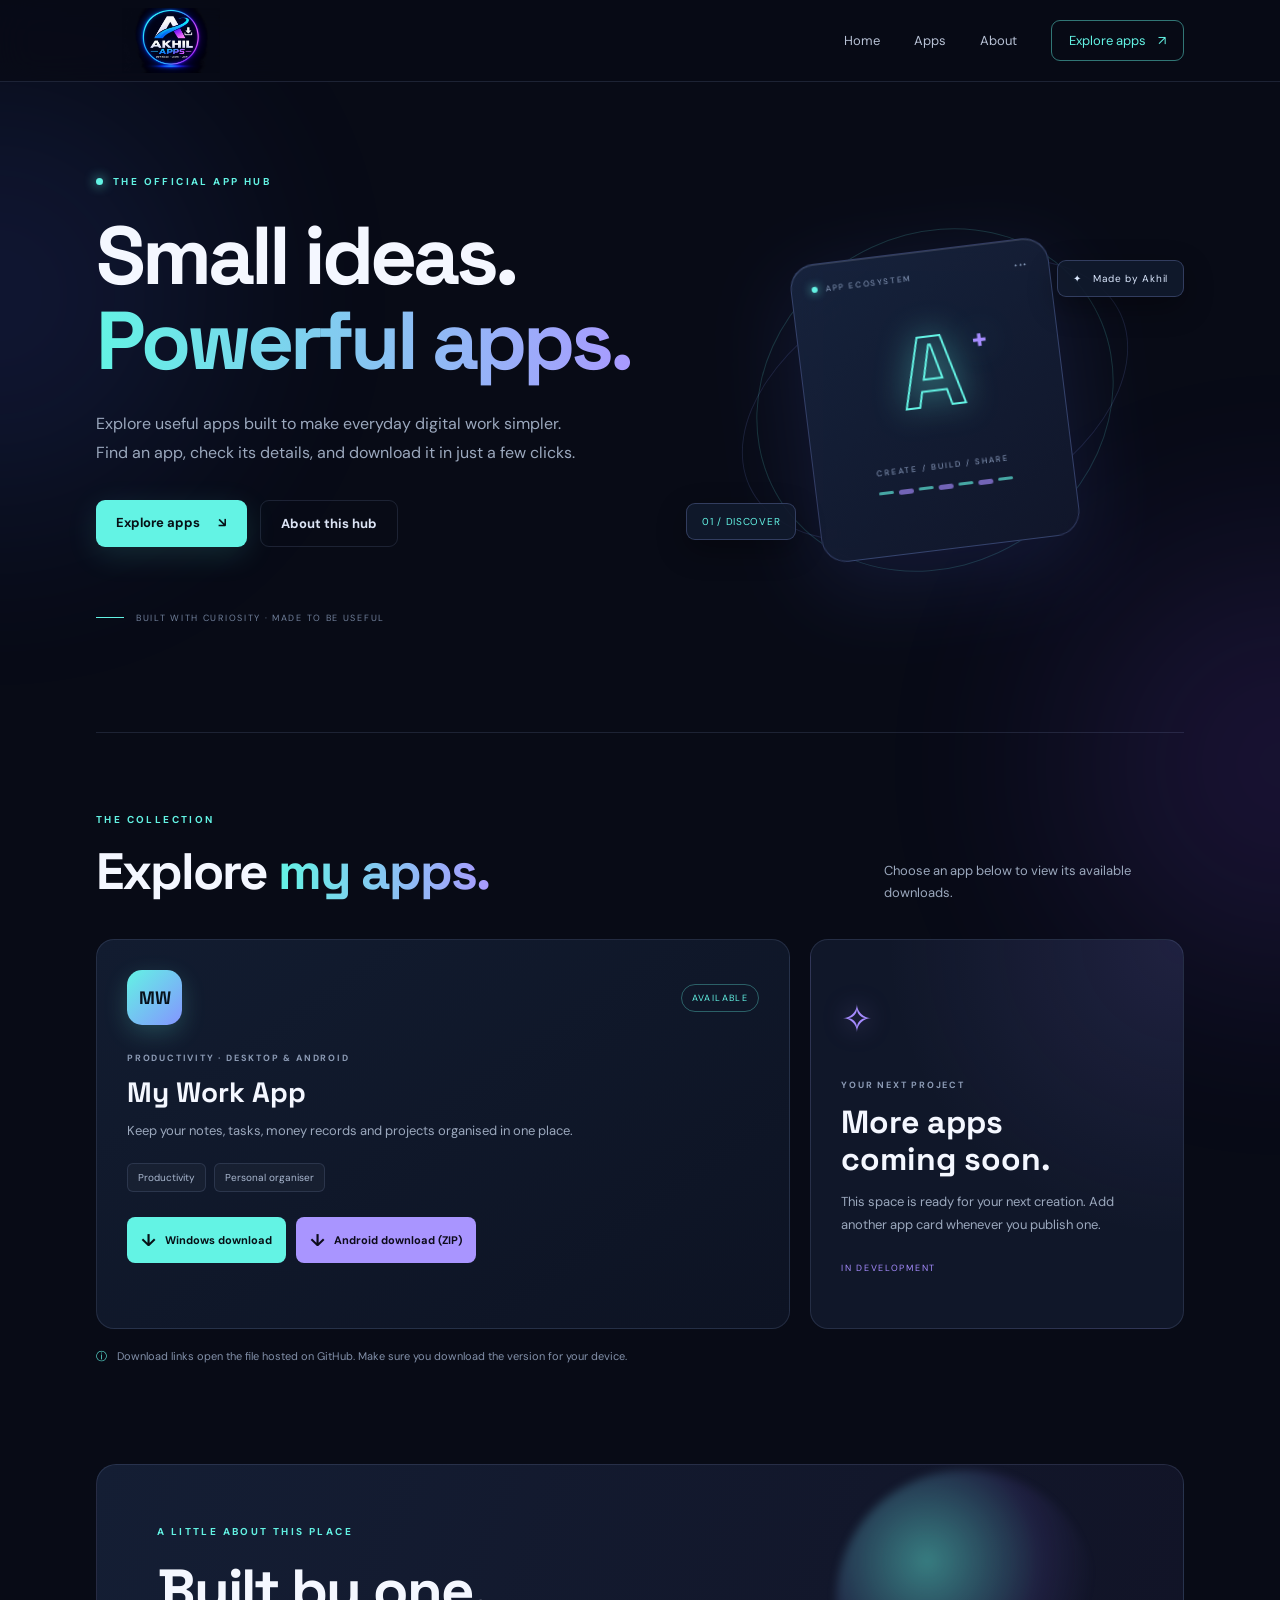
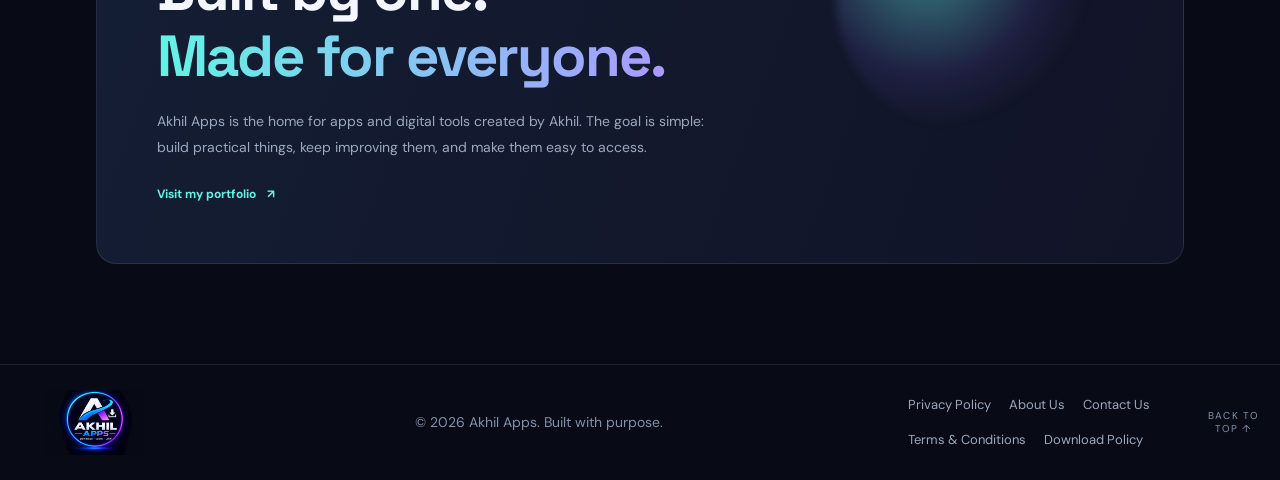
==== commit 6c92748c: "Add files via upload" ====
--- a/index.html
+++ b/index.html
@@ -6,6 +6,8 @@
   <meta name="viewport" content="width=device-width, initial-scale=1.0">
   <meta name="description" content="Discover and download useful apps created by Akhil.">
   <meta name="theme-color" content="#080b16">
+  <link rel="icon" type="image/png" href="akhil-apps-logo.png">
+
   <title>Akhil Apps | Apps made with purpose</title>
   <link rel="stylesheet" href="style.css">
   <link rel="preconnect" href="https://fonts.googleapis.com">
@@ -19,8 +21,10 @@
   <div class="ambient ambient-one"></div>
   <div class="ambient ambient-two"></div>
   <header class="topbar">
-    <a class="brand" href="#home"><span class="brand-mark">A</span><span>AKHIL<span
-          class="brand-accent">APPS</span></span></a>
+
+    <a class="brand" href="#home">
+      <img src="akhil-apps-logo.png" alt="Akhil Apps Logo" class="logo-image">
+    </a>
     <button class="menu-toggle" id="menuToggle" aria-label="Open navigation" aria-expanded="false">☰</button>
     <nav id="navLinks">
       <a href="#home">Home</a><a href="#apps">Apps</a><a href="#about">About</a>
@@ -106,8 +110,7 @@
 
   <footer>
     <a class="brand footer-brand" href="#home">
-      <span class="brand-mark">A</span>
-      <span>AKHIL<span class="brand-accent">APPS</span></span>
+      <img src="akhil-apps-logo.png" alt="Akhil Apps Logo" class="logo-image">
     </a>
 
     <p>© <span id="year"></span> Akhil Apps. Built with purpose.</p>
--- a/style.css
+++ b/style.css
@@ -1291,4 +1291,22 @@
     .download-policy-box h2 {
         font-size: 18px;
     }
+}
+
+/* AKHIL APPS LOGO */
+
+.logo-image {
+    width: 150px;
+    height: 65px;
+    object-fit: contain;
+    display: block;
+}
+
+/* Mobile Logo */
+
+@media (max-width: 600px) {
+    .logo-image {
+        width: 115px;
+        height: 55px;
+    }
 }
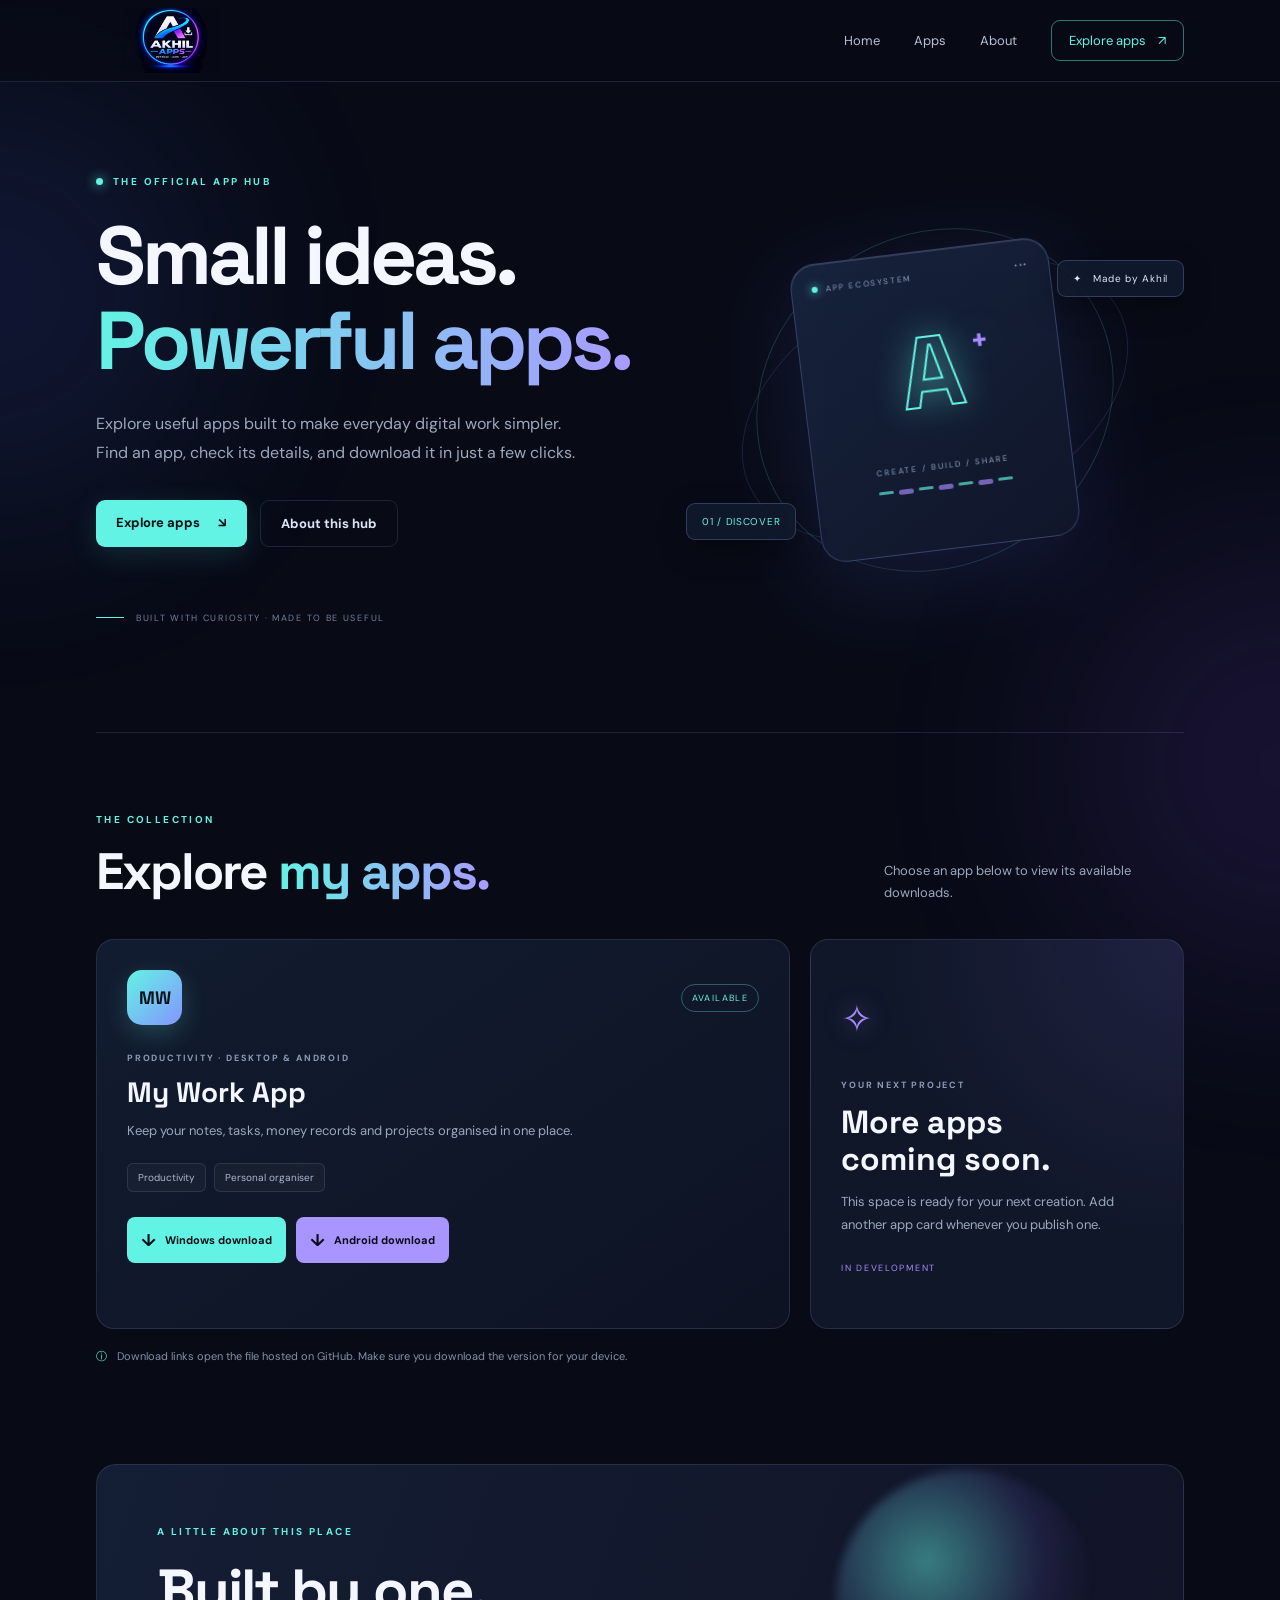
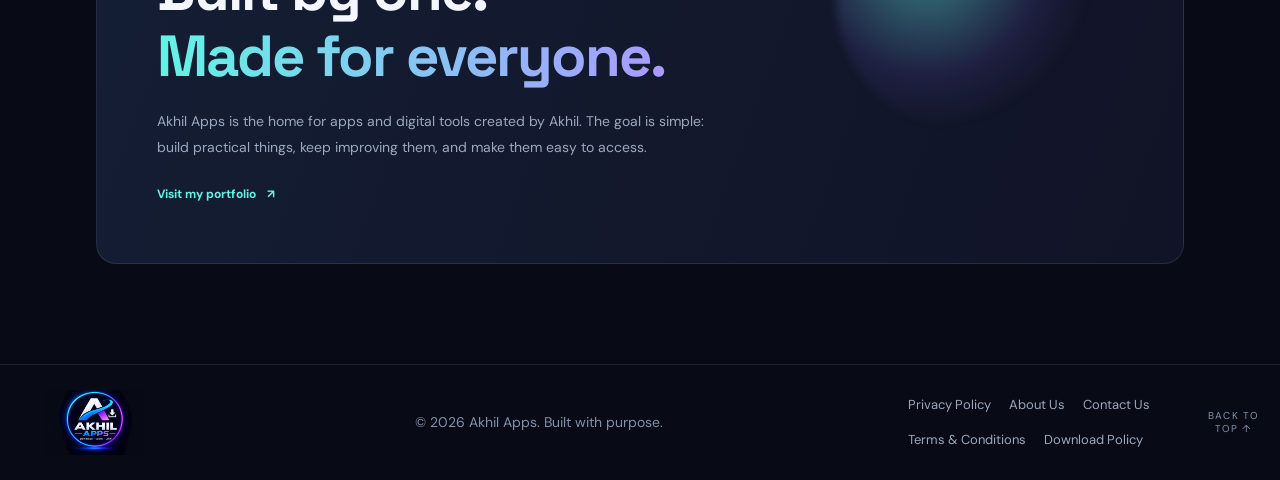
==== commit 07dcce9e: "Update index.html" ====
--- a/index.html
+++ b/index.html
@@ -80,8 +80,8 @@
               href="https://github.com/kumarakhil1538-commits/my-work-app-downloads/raw/refs/heads/main/myworkapp-tauri_0.1.0_x64-setup.exe"
               target="_blank" rel="noopener"> <span>↓</span> Windows download</a>
             <a class="download-button android"
-              href="https://github.com/kumarakhil1538-commits/my-work-app-downloads/raw/refs/heads/main/my-work-app-debug-apk.zip"
-              target="_blank" rel="noopener"><span>↓</span> Android download (ZIP)</a>
+              href="https://github.com/kumarakhil1538-commits/my-work-app-downloads/raw/refs/heads/main/app-debug%20(4).apk"
+              target="_blank" rel="noopener"><span>↓</span> Android download </a>
           </div>
         </article>
         <article class="app-card coming-card">
@@ -128,4 +128,4 @@
   <script src="script.js"></script>
 </body>
 
-</html>+</html>
